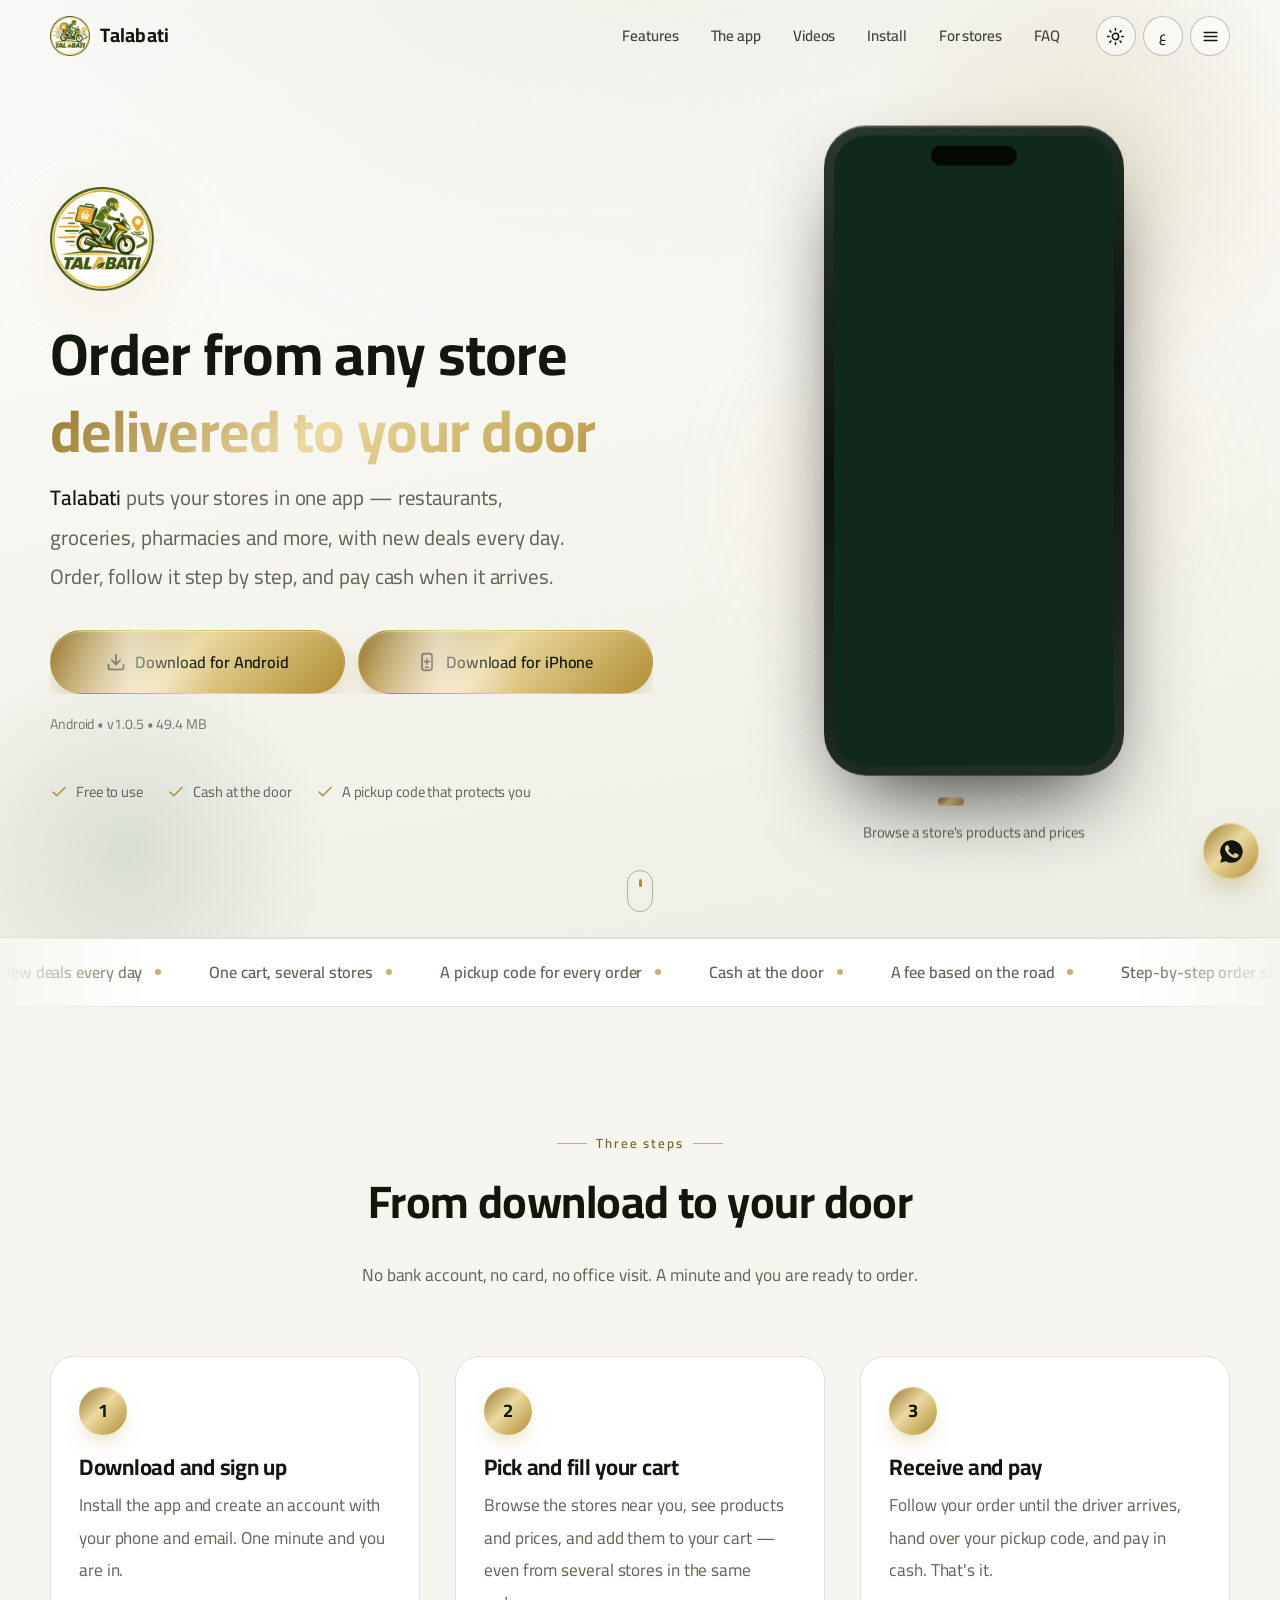
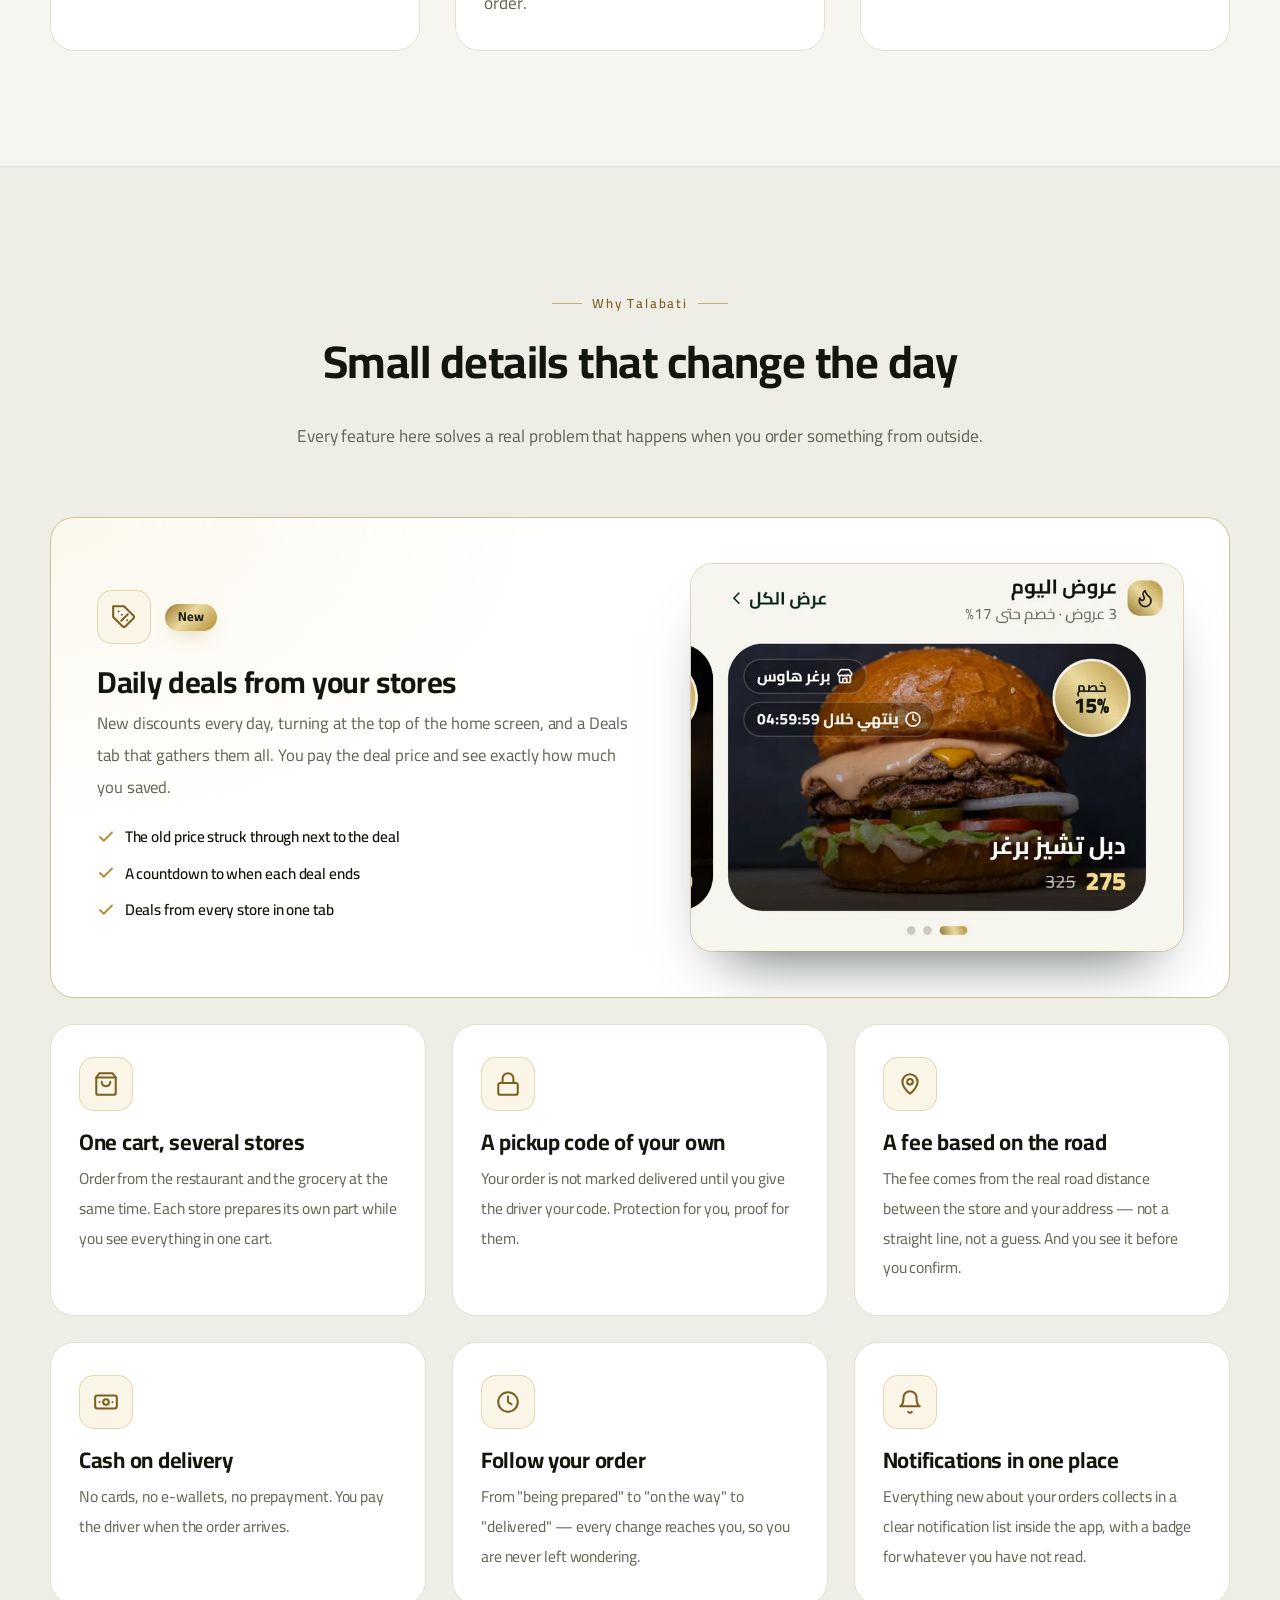
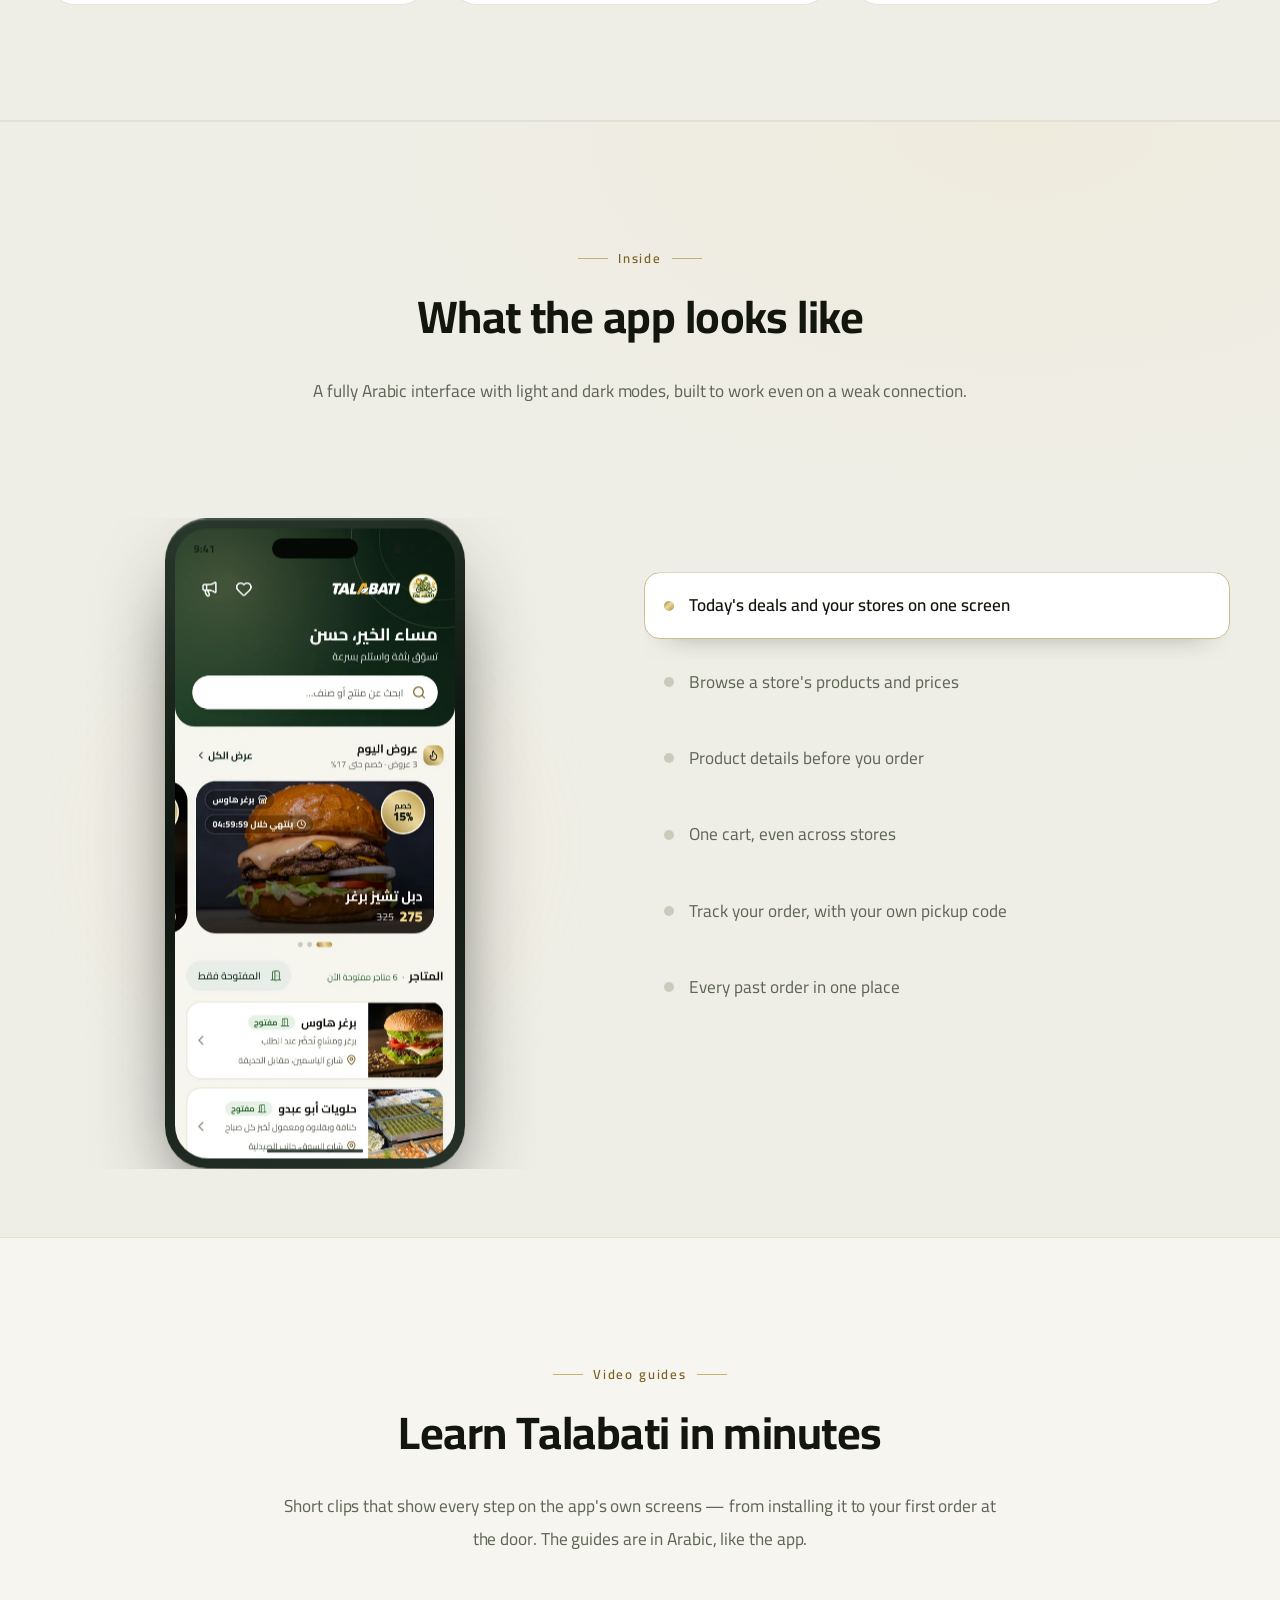
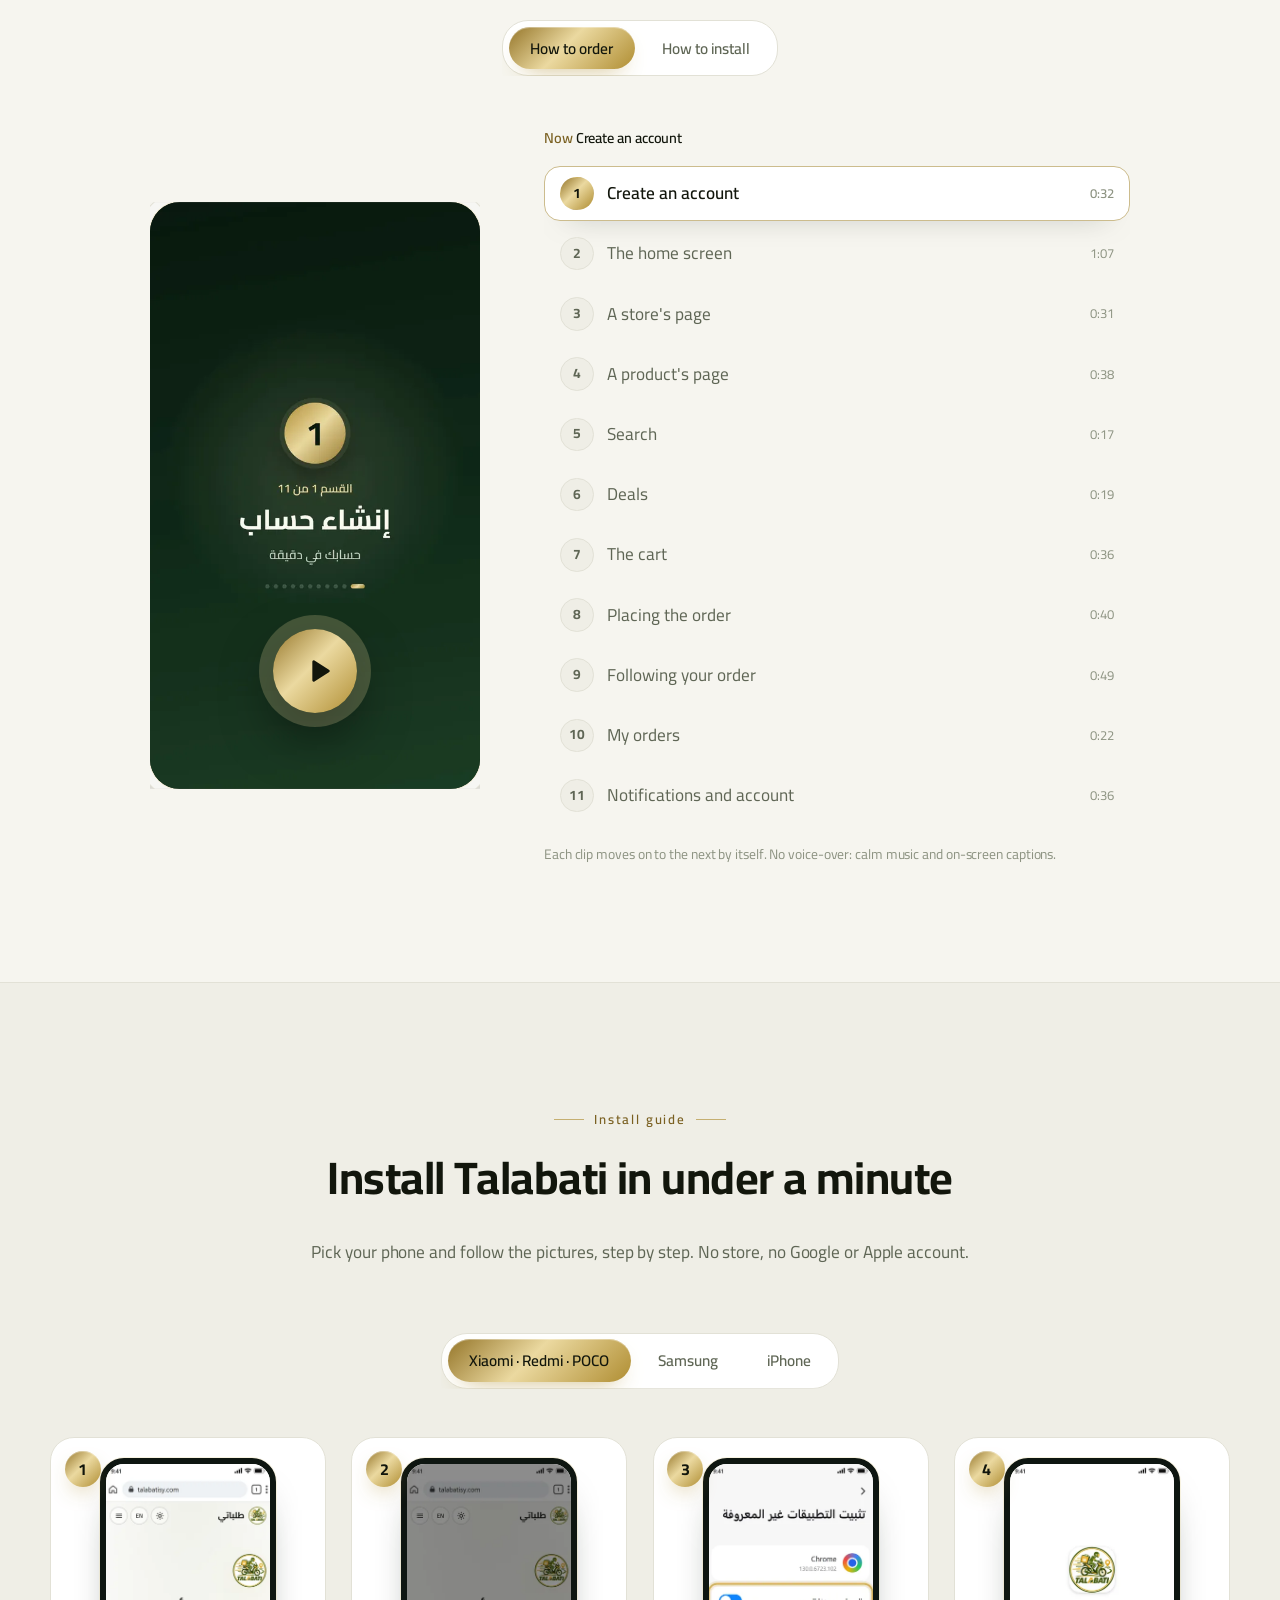
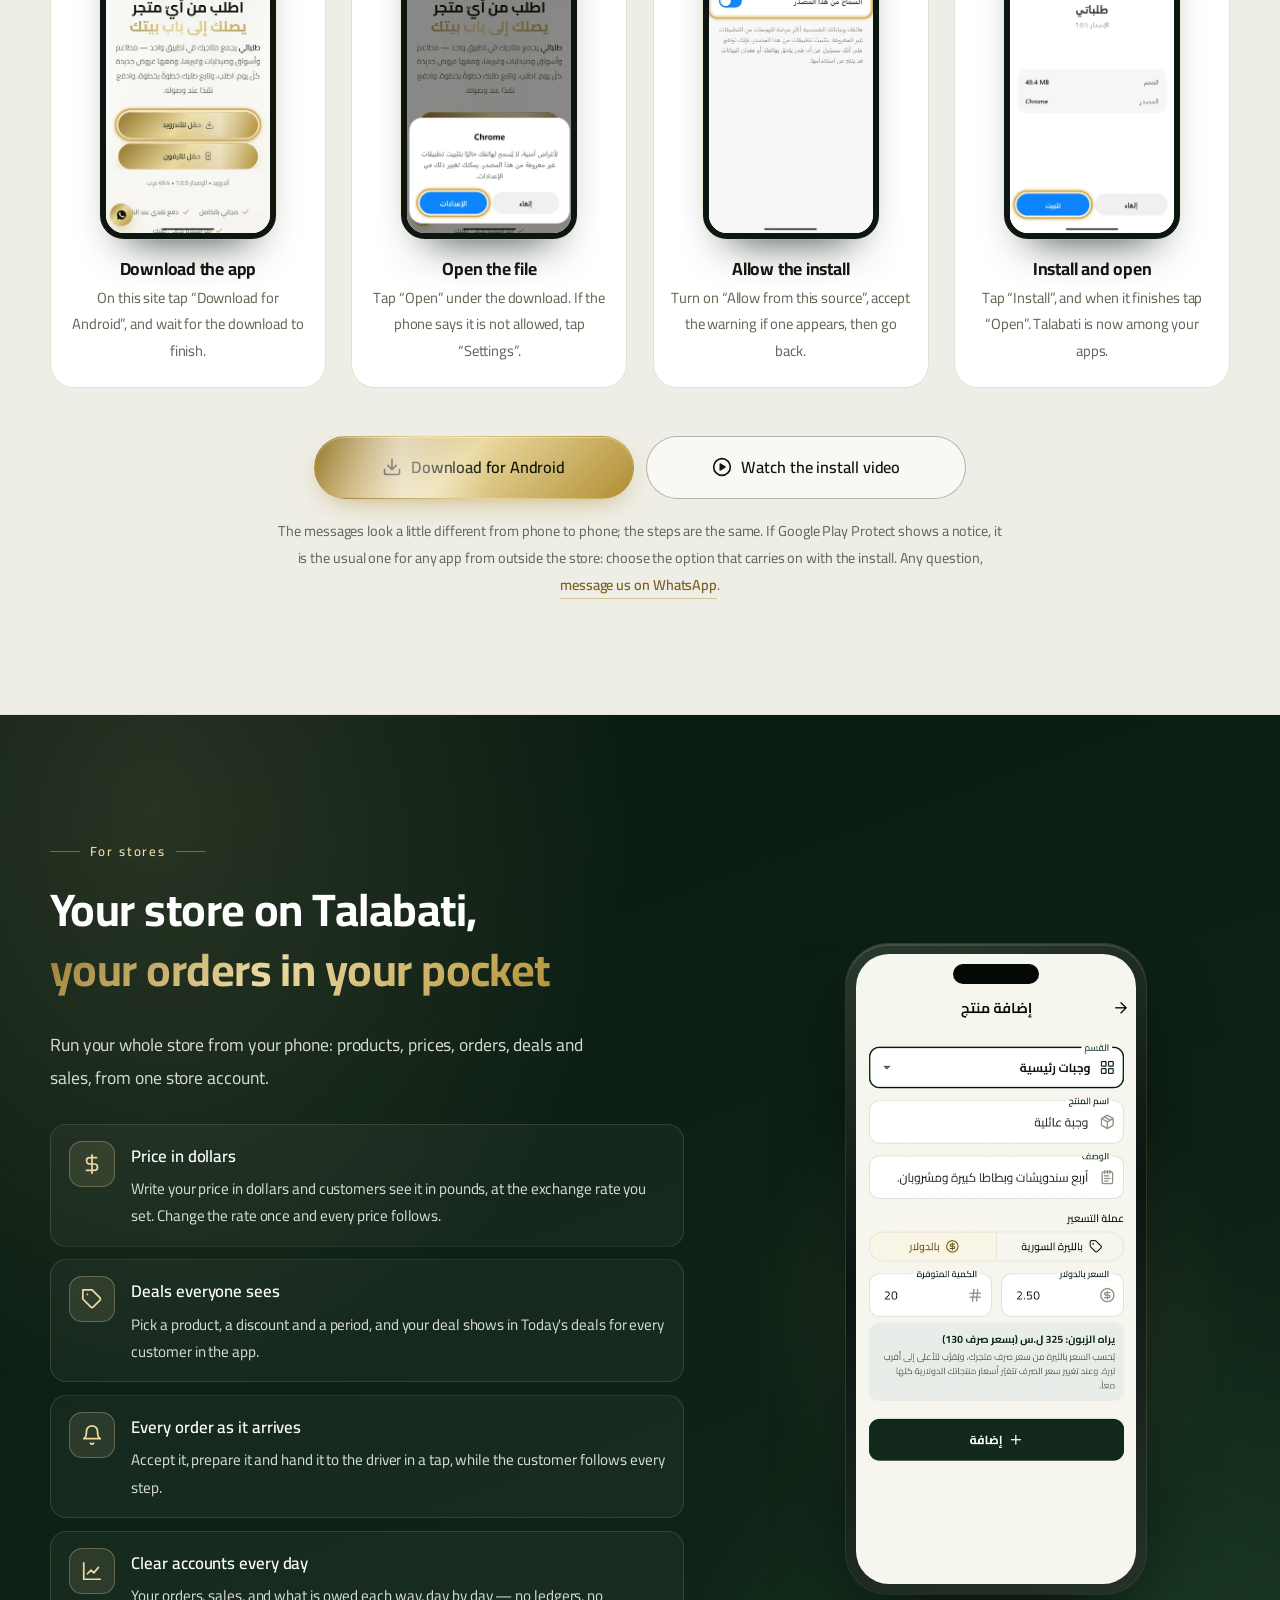
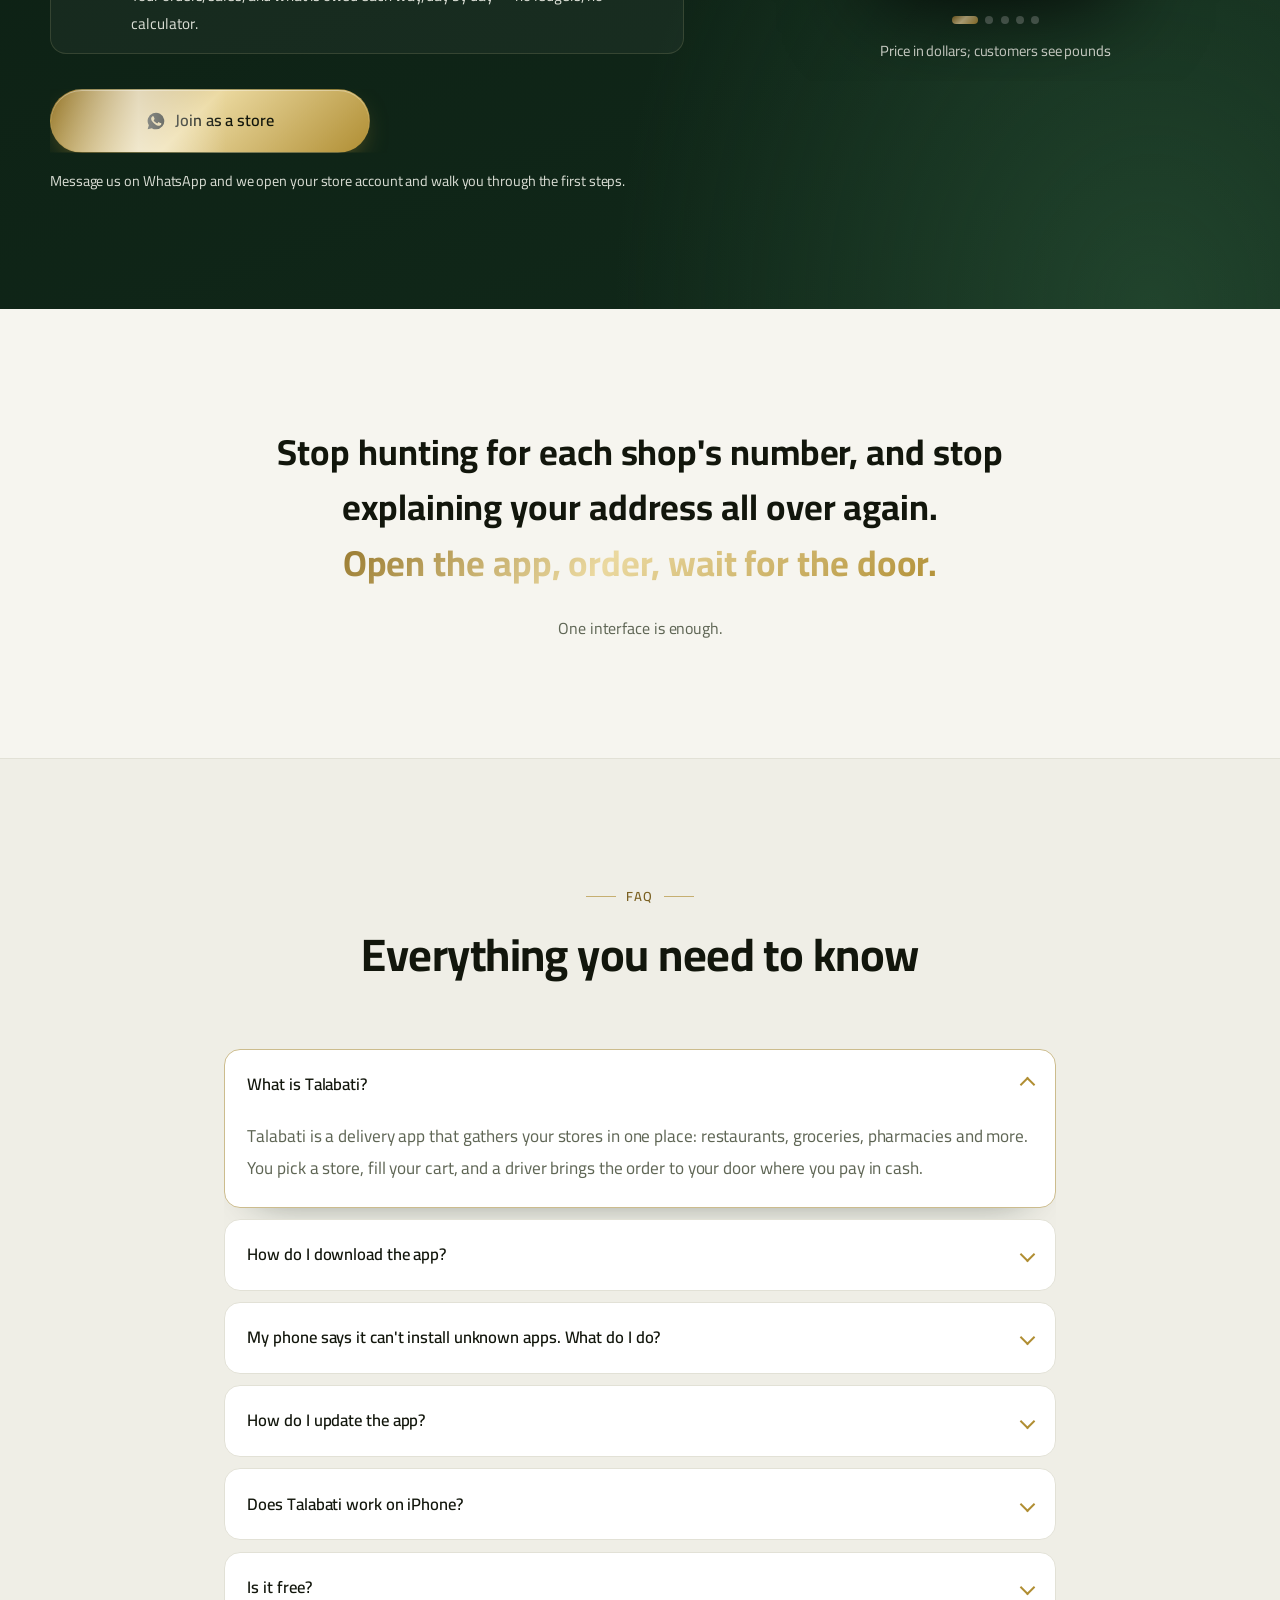
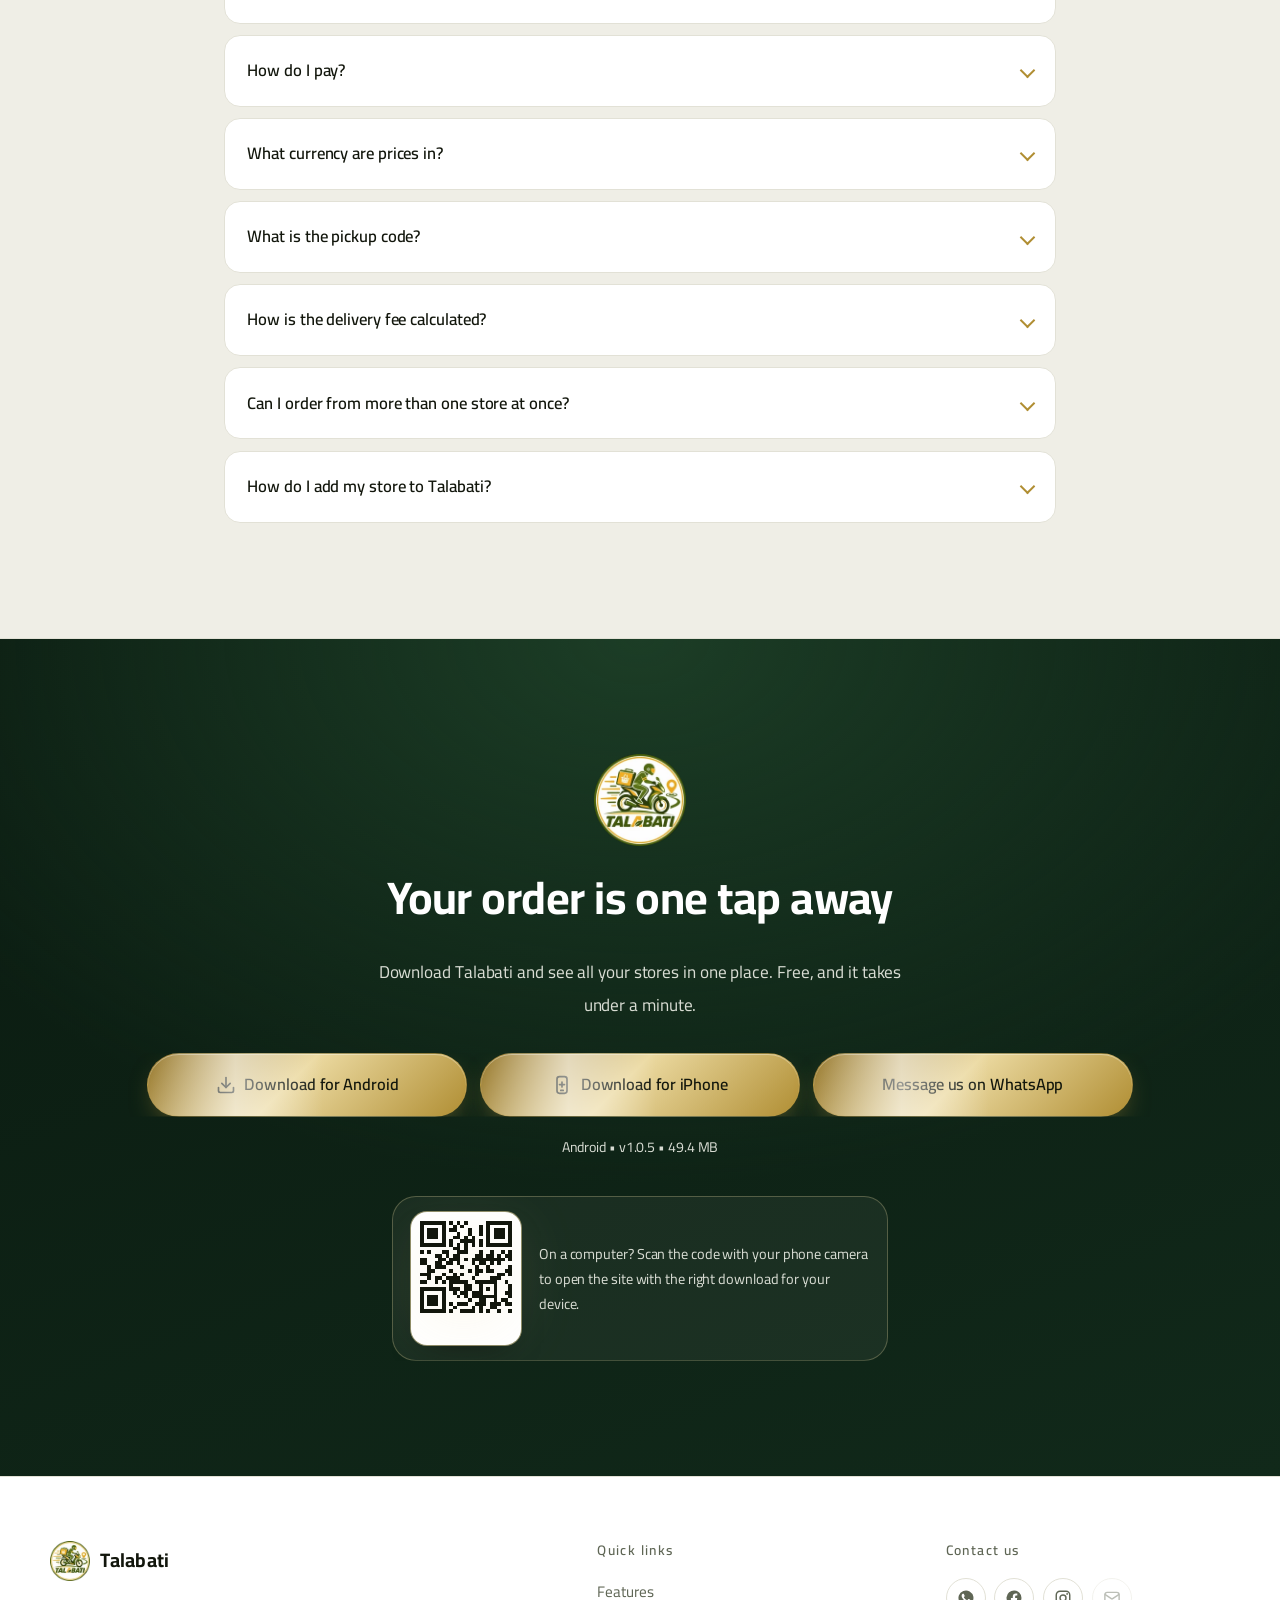
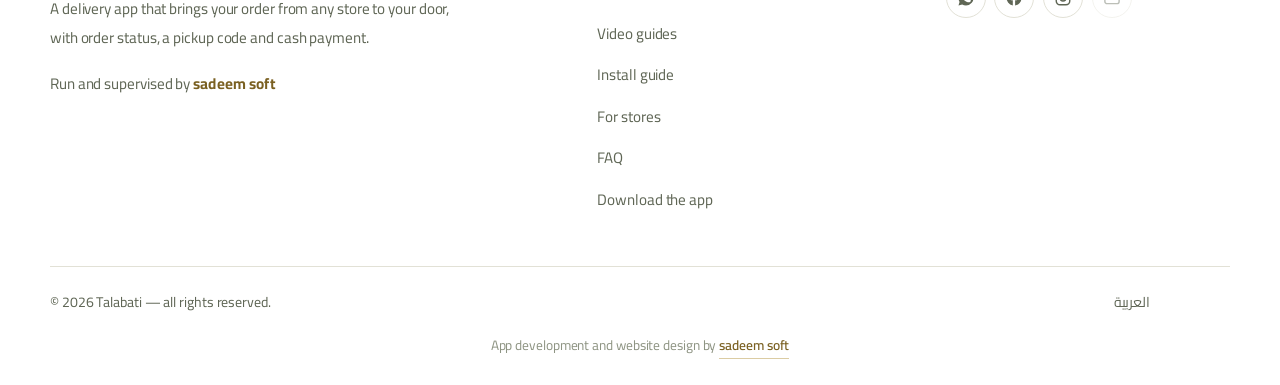
==== en/index.html @ eef7700a "Talabati site preview before the 1.0.5 upload A temporary public copy of the landing site for checki" ====
<!DOCTYPE html>
<html lang="en" dir="ltr">
<head>
<meta charset="utf-8">
<meta name="robots" content="noindex, nofollow">
<meta name="viewport" content="width=device-width, initial-scale=1">
<title>Talabati — Delivery App | Download it free</title>
<meta name="description" content="Talabati is a delivery app that gathers your stores in one place: restaurants, groceries, pharmacies and more. Order, follow it step by step, and pay cash on delivery. Free for Android.">
<meta name="keywords" content="Talabati, delivery app, order online, cash on delivery, Android delivery app">
<meta name="author" content="Talabati">
<meta name="theme-color" content="#F6F5EF" media="(prefers-color-scheme: light)">
<meta name="theme-color" content="#070D09" media="(prefers-color-scheme: dark)">
<link rel="canonical" href="https://talabatisy.com/en/">
<link rel="alternate" hreflang="ar" href="https://talabatisy.com/">
<link rel="alternate" hreflang="en" href="https://talabatisy.com/en/">
<link rel="alternate" hreflang="x-default" href="https://talabatisy.com/">

<meta property="og:type" content="website">
<meta property="og:locale" content="en_US">
<meta property="og:locale:alternate" content="ar_AR">
<meta property="og:site_name" content="Talabati">
<meta property="og:title" content="Talabati — Order from any store, delivered to your door">
<meta property="og:description" content="A delivery app that gathers your stores in one place. Order status, a pickup code, and cash on delivery.">
<meta property="og:url" content="https://talabatisy.com/en/">
<meta property="og:image" content="https://talabatisy.com/assets/img/og-en.jpg">
<meta property="og:image:width" content="1200">
<meta property="og:image:height" content="630">
<meta property="og:image:alt" content="Talabati logo with the line: Shop with confidence, get it fast">
<meta name="twitter:card" content="summary_large_image">
<meta name="twitter:title" content="Talabati — Delivery app">
<meta name="twitter:description" content="Order from any store and get it delivered. Cash on delivery, a pickup code, and a fee based on real road distance.">
<meta name="twitter:image" content="https://talabatisy.com/assets/img/og-en.jpg">

<link rel="icon" href="../favicon.ico" sizes="any">
<link rel="icon" type="image/png" sizes="192x192" href="../assets/img/logo-192.png">
<link rel="apple-touch-icon" href="../assets/img/apple-touch-icon.png">
<link rel="manifest" href="../site.webmanifest">

<link rel="preload" href="../assets/fonts/Cairo-Black.woff2" as="font" type="font/woff2" crossorigin>
<link rel="preload" href="../assets/fonts/Cairo-Regular.woff2" as="font" type="font/woff2" crossorigin>
<link rel="stylesheet" href="../assets/css/styles.css">

<script>
(function(){var r=document.documentElement;r.className+=' js is-booting';try{var t=localStorage.getItem('talabati-theme')||(matchMedia('(prefers-color-scheme: dark)').matches?'dark':'light');r.setAttribute('data-theme',t);if(t==='dark'){var m=document.querySelector('meta[name="theme-color"]');if(m)m.content='#070D09';}}catch(e){}})();
</script>

<script type="application/ld+json">
{
  "@context": "https://schema.org",
  "@graph": [
    {
      "@type": "Organization",
      "@id": "https://talabatisy.com/#org",
      "name": "Talabati",
      "alternateName": "طلباتي",
      "url": "https://talabatisy.com/",
      "logo": { "@type": "ImageObject", "url": "https://talabatisy.com/assets/img/logo-512.png", "width": 512, "height": 512 },
      "description": "A delivery app that gathers local stores in one place and brings orders to the customer's door."
    },
    {
      "@type": "WebSite",
      "@id": "https://talabatisy.com/en/#website",
      "url": "https://talabatisy.com/en/",
      "name": "Talabati",
      "inLanguage": "en",
      "publisher": { "@id": "https://talabatisy.com/#org" }
    },
    {
      "@type": "MobileApplication",
      "@id": "https://talabatisy.com/en/#app",
      "name": "Talabati",
      "alternateName": "طلباتي",
      "operatingSystem": "Android, iOS (Web App)",
      "applicationCategory": "FoodAndDrinkApplication",
      "inLanguage": "ar",
      "url": "https://talabatisy.com/en/",
      "image": "https://talabatisy.com/assets/img/logo-512.png",
      "description": "A delivery app that gathers stores in one place: one cart across several stores, order status updates, a pickup code, and cash on delivery.",
      "offers": { "@type": "Offer", "price": "0", "priceCurrency": "SYP" },
      "publisher": { "@id": "https://talabatisy.com/#org" },
      "featureList": [
        "Daily deals from the stores",
        "One cart across several stores",
        "Step-by-step order status",
        "Pickup code to confirm delivery",
        "Delivery fee based on real road distance",
        "Cash on delivery"
      ]
    },
    {
      "@type": "FAQPage",
      "@id": "https://talabatisy.com/en/#faq",
      "mainEntity": [
        { "@type": "Question", "name": "What is Talabati?",
          "acceptedAnswer": { "@type": "Answer", "text": "Talabati is a delivery app that gathers your stores in one place: restaurants, groceries, pharmacies and more. You pick a store, fill your cart, and a driver brings the order to your door where you pay in cash." } },
        { "@type": "Question", "name": "How do I download Talabati?",
          "acceptedAnswer": { "@type": "Answer", "text": "Tap the Download button at the top of this page and the installer file downloads to your Android phone. Open the file when it finishes and allow installation from an outside source, and the app is ready. Step-by-step pictures for Xiaomi, Samsung and iPhone are in the install guide on this site." } },
        { "@type": "Question", "name": "My phone says it can't install unknown apps. What do I do?",
          "acceptedAnswer": { "@type": "Answer", "text": "It is Android's usual safety message for any app installed from outside the store. Tap Settings in that message, turn on “Allow from this source”, go back and tap Install. You only do this once." } },
        { "@type": "Question", "name": "How do I update Talabati?",
          "acceptedAnswer": { "@type": "Answer", "text": "When a new version is out, the app shows “A new update is available”. Tap “Update now”, the new version downloads from our site, and you install it the same way. Your account and orders stay as they are." } },
        { "@type": "Question", "name": "Does Talabati work on iPhone?",
          "acceptedAnswer": { "@type": "Answer", "text": "Yes. The iPhone version runs in Safari: tap “Download for iPhone”, then the Share button, then “Add to Home Screen”. The Talabati icon appears among your apps and opens full screen. The same account works on Android and iPhone." } },
        { "@type": "Question", "name": "Is Talabati free?",
          "acceptedAnswer": { "@type": "Answer", "text": "Yes. Downloading and using the app is completely free — no monthly subscription and no sign-up fee. You only pay for your order and the delivery fee, and you see both before you confirm." } },
        { "@type": "Question", "name": "How do I pay?",
          "acceptedAnswer": { "@type": "Answer", "text": "Cash on delivery only. You pay the driver when the order reaches you. There are no bank cards, no e-wallets and no prepayment." } },
        { "@type": "Question", "name": "What currency are prices in?",
          "acceptedAnswer": { "@type": "Answer", "text": "Every price in the app is in the new Syrian pound, and that is what you pay. Some stores price in US dollars; the app converts at the rate the store sets, and you always see pounds." } },
        { "@type": "Question", "name": "What is the pickup code?",
          "acceptedAnswer": { "@type": "Answer", "text": "The pickup code is a number tied to your order and shown in the app. When the driver arrives you give them the code, and the order is not marked delivered until they enter it. Nobody else can take your order, and the driver has proof of delivery." } },
        { "@type": "Question", "name": "How is the delivery fee calculated?",
          "acceptedAnswer": { "@type": "Answer", "text": "The fee is based on the real road distance between the store and your address — not a straight line and not an estimate. You see the exact fee before you confirm the order." } },
        { "@type": "Question", "name": "Can I order from more than one store at once?",
          "acceptedAnswer": { "@type": "Answer", "text": "Yes. The Talabati cart accepts products from several stores at the same time, and each store prepares its own part of the order. You see each store separately inside your cart." } },
        { "@type": "Question", "name": "How do I add my store to Talabati?",
          "acceptedAnswer": { "@type": "Answer", "text": "Tap “Join as a store” in the stores section and message us on WhatsApp. We open a store account for you to manage your sections, products, prices — in pounds or dollars — orders, deals and daily sales." } }
      ]
    }
  ]
}
</script>
</head>

<body>
<a class="skip" href="#main">Skip to content</a>
<div id="progress"></div>

<!-- Splash screen: disappears as soon as the page has loaded -->
<div class="boot" id="boot" role="status" aria-label="Opening the site">
  <div class="boot-inner">
    <span class="boot-logo"><img src="../assets/img/logo-256.webp" width="116" height="116" alt="" fetchpriority="high"></span>
    <span class="boot-word">TALABATI</span>
    <span class="boot-line"><i></i></span>
  </div>
</div>

<header class="site-header">
  <div class="wrap">
    <a class="brand" href="index.html" data-home aria-label="Talabati — home">
      <img src="../assets/img/logo-96.webp" width="40" height="40" alt="" fetchpriority="high">
      <span>Talabati</span>
    </a>

    <nav class="nav" id="nav" aria-label="Main menu">
      <a href="#features">Features</a>
      <a href="#app">The app</a>
      <a href="#videos">Videos</a>
      <a href="#install">Install</a>
      <a href="#merchants">For stores</a>
      <a href="#faq">FAQ</a>
    </nav>

    <div class="header-tools">
      <button class="icon-btn" data-theme-toggle type="button" aria-label="Toggle dark mode">
        <svg class="sun" viewBox="0 0 24 24" aria-hidden="true"><circle cx="12" cy="12" r="4"/><path d="M12 2v2M12 20v2M4.9 4.9l1.4 1.4M17.7 17.7l1.4 1.4M2 12h2M20 12h2M4.9 19.1l1.4-1.4M17.7 6.3l1.4-1.4"/></svg>
        <svg class="moon" viewBox="0 0 24 24" aria-hidden="true"><path d="M21 12.8A9 9 0 1 1 11.2 3a7 7 0 0 0 9.8 9.8z"/></svg>
      </button>
      <a class="icon-btn" href="../index.html" data-lang-switch="ar" hreflang="ar" lang="ar" aria-label="التبديل إلى العربية">ع</a>
      <button class="icon-btn menu-btn" data-menu type="button" aria-expanded="false" aria-controls="drawer" aria-label="Open menu">
        <svg viewBox="0 0 24 24" aria-hidden="true"><path d="M4 7h16M4 12h16M4 17h16"/></svg>
      </button>
    </div>
  </div>
</header>

<main id="main">

  <section class="hero">
    <div class="orb orb-1"></div>
    <div class="orb orb-2"></div>
    <div class="wrap">
      <div class="hero-copy">
        <img class="hero-logo" src="../assets/img/logo-256.webp" width="104" height="104" alt="Talabati logo" fetchpriority="high">
        <h1>
          <span class="line" data-split>Order from any store</span>
          <span class="line gold" data-split>delivered to your door</span>
        </h1>
        <p class="hero-sub" data-reveal="up" data-delay="3">
          <strong>Talabati</strong> puts your stores in one app — restaurants, groceries, pharmacies and more,
          with new deals every day. Order, follow it step by step, and pay cash when it arrives.
        </p>
        <div class="hero-cta" data-reveal="up" data-delay="4">
          <a class="btn btn-gold" data-apk href="#download">
            <svg viewBox="0 0 24 24" fill="none" stroke="currentColor" stroke-width="2" stroke-linecap="round" stroke-linejoin="round" aria-hidden="true"><path d="M21 15v4a2 2 0 0 1-2 2H5a2 2 0 0 1-2-2v-4"/><path d="M7 10l5 5 5-5"/><path d="M12 15V3"/></svg>
            <span class="btn-label">Download for Android</span>
          </a>
          <a class="btn btn-gold" data-ios href="../app/">
            <svg viewBox="0 0 24 24" fill="none" stroke="currentColor" stroke-width="2" stroke-linecap="round" stroke-linejoin="round" aria-hidden="true"><rect x="6" y="2" width="12" height="20" rx="3"/><path d="M12 8.5v6M9 11.5h6"/><path d="M10.5 18.5h3"/></svg>
            <span class="btn-label">Download for iPhone</span>
          </a>
          <a class="btn btn-ghost" data-play href="#" hidden rel="noopener">
            <svg viewBox="0 0 24 24" fill="currentColor" aria-hidden="true"><path d="M3.6 2.3 13.9 12 3.6 21.7A1.8 1.8 0 0 1 3 20.4V3.6c0-.5.2-1 .6-1.3zm12 7.1 2.6-2.5 3.1 1.8c.9.5.9 1.8 0 2.3l-3 1.8-2.7-2.6zM4.9 1.6l9.7 5.6-2.3 2.2L4.9 1.6zm0 20.8 7.4-7.8 2.3 2.2-9.7 5.6z"/></svg>
            <span class="btn-label">Google Play</span>
          </a>
        </div>
        <p class="hero-note" data-apk-note data-reveal="up" data-delay="5">Android • completely free</p>

        <ul class="hero-badges" data-reveal="up" data-delay="5">
          <li><svg viewBox="0 0 24 24" aria-hidden="true"><path d="M20 6L9 17l-5-5"/></svg> Free to use</li>
          <li><svg viewBox="0 0 24 24" aria-hidden="true"><path d="M20 6L9 17l-5-5"/></svg> Cash at the door</li>
          <li><svg viewBox="0 0 24 24" aria-hidden="true"><path d="M20 6L9 17l-5-5"/></svg> A pickup code that protects you</li>
        </ul>
      </div>

      <div class="phone-stage" id="shots" data-base="../screenshots/" data-parallax="0.06">
        <div class="phone">
          <div class="phone-screen">
            <div class="mock" aria-hidden="true">
              <div class="mock-bar"></div>
              <div class="mock-row"><div class="mock-thumb"></div><div class="mock-lines"><i></i><i></i></div></div>
              <div class="mock-row"><div class="mock-thumb"></div><div class="mock-lines"><i></i><i></i></div></div>
              <div class="mock-row"><div class="mock-thumb"></div><div class="mock-lines"><i></i><i></i></div></div>
              <div class="mock-row"><div class="mock-thumb"></div><div class="mock-lines"><i></i><i></i></div></div>
              <div class="mock-cta"></div>
            </div>
          </div>
        </div>
        <div class="phone-dots" id="shot-dots"></div>
        <p class="phone-caption" id="shot-caption"></p>
      </div>
    </div>
    <div class="scroll-cue" aria-hidden="true"></div>
  </section>

  <section class="ticker" aria-label="What the app offers">
    <ul id="ticker-track">
      <li>New deals every day</li>
      <li>One cart, several stores</li>
      <li>A pickup code for every order</li>
      <li>Cash at the door</li>
      <li>A fee based on the road</li>
      <li>Step-by-step order status</li>
      <li>Dollar pricing for stores</li>
      <li>Fully Arabic interface</li>
      <li>Light and dark modes</li>
      <li>No subscriptions, no fees</li>
    </ul>
  </section>

  <section class="section" id="how">
    <div class="wrap">
      <div class="section-head" data-reveal="up">
        <span class="eyebrow">Three steps</span>
        <h2>From download to your door</h2>
        <p>No bank account, no card, no office visit. A minute and you are ready to order.</p>
      </div>
      <div class="steps">
        <article class="step" data-reveal="up">
          <h3>Download and sign up</h3>
          <p>Install the app and create an account with your phone and email. One minute and you are in.</p>
        </article>
        <article class="step" data-reveal="up" data-delay="2">
          <h3>Pick and fill your cart</h3>
          <p>Browse the stores near you, see products and prices, and add them to your cart — even from several stores in the same order.</p>
        </article>
        <article class="step" data-reveal="up" data-delay="4">
          <h3>Receive and pay</h3>
          <p>Follow your order until the driver arrives, hand over your pickup code, and pay in cash. That's it.</p>
        </article>
      </div>
    </div>
  </section>

  <section class="section" id="features" style="background: var(--surface-muted); border-block: 1px solid var(--border);">
    <div class="wrap">
      <div class="section-head" data-reveal="up">
        <span class="eyebrow">Why Talabati</span>
        <h2>Small details that change the day</h2>
        <p>Every feature here solves a real problem that happens when you order something from outside.</p>
      </div>
      <div class="features">
        <article class="feature feature-wide" data-reveal="up">
          <div class="feature-wide-copy">
            <span class="new-tag">New</span>
            <div class="feature-ico"><svg viewBox="0 0 24 24" aria-hidden="true"><path d="M20.6 13.4l-7.2 7.2a2 2 0 0 1-2.8 0L2 12V2h10l8.6 8.6a2 2 0 0 1 0 2.8z"/><path d="M7 7h.01"/><path d="M15.5 9.5l-6 6"/><path d="M10 10h.01M15 15h.01"/></svg></div>
            <h3>Daily deals from your stores</h3>
            <p>New discounts every day, turning at the top of the home screen, and a Deals tab that gathers them all. You pay the deal price and see exactly how much you saved.</p>
            <ul class="ticks">
              <li><svg viewBox="0 0 24 24" aria-hidden="true"><path d="M20 6L9 17l-5-5"/></svg> The old price struck through next to the deal</li>
              <li><svg viewBox="0 0 24 24" aria-hidden="true"><path d="M20 6L9 17l-5-5"/></svg> A countdown to when each deal ends</li>
              <li><svg viewBox="0 0 24 24" aria-hidden="true"><path d="M20 6L9 17l-5-5"/></svg> Deals from every store in one tab</li>
            </ul>
          </div>
          <figure class="feature-wide-shot">
            <img src="../screenshots/deals-card.webp" width="720" height="567" loading="lazy" decoding="async" alt="The Today's deals card in the app: a double cheeseburger 15% off, from 325 to 275">
          </figure>
        </article>
        <article class="feature" data-reveal="scale">
          <div class="feature-ico"><svg viewBox="0 0 24 24" aria-hidden="true"><path d="M6 2L3 6v14a2 2 0 0 0 2 2h14a2 2 0 0 0 2-2V6l-3-4z"/><path d="M3 6h18"/><path d="M16 10a4 4 0 0 1-8 0"/></svg></div>
          <h3>One cart, several stores</h3>
          <p>Order from the restaurant and the grocery at the same time. Each store prepares its own part while you see everything in one cart.</p>
        </article>
        <article class="feature" data-reveal="scale" data-delay="1">
          <div class="feature-ico"><svg viewBox="0 0 24 24" aria-hidden="true"><rect x="3" y="11" width="18" height="11" rx="2"/><path d="M7 11V7a5 5 0 0 1 10 0v4"/></svg></div>
          <h3>A pickup code of your own</h3>
          <p>Your order is not marked delivered until you give the driver your code. Protection for you, proof for them.</p>
        </article>
        <article class="feature" data-reveal="scale" data-delay="2">
          <div class="feature-ico"><svg viewBox="0 0 24 24" aria-hidden="true"><path d="M12 21s-7-5.6-7-11a7 7 0 1 1 14 0c0 5.4-7 11-7 11z"/><circle cx="12" cy="10" r="2.6"/></svg></div>
          <h3>A fee based on the road</h3>
          <p>The fee comes from the real road distance between the store and your address — not a straight line, not a guess. And you see it before you confirm.</p>
        </article>
        <article class="feature" data-reveal="scale" data-delay="1">
          <div class="feature-ico"><svg viewBox="0 0 24 24" aria-hidden="true"><rect x="2" y="6" width="20" height="12" rx="2"/><circle cx="12" cy="12" r="2.6"/><path d="M6 12h.01M18 12h.01"/></svg></div>
          <h3>Cash on delivery</h3>
          <p>No cards, no e-wallets, no prepayment. You pay the driver when the order arrives.</p>
        </article>
        <article class="feature" data-reveal="scale" data-delay="2">
          <div class="feature-ico"><svg viewBox="0 0 24 24" aria-hidden="true"><circle cx="12" cy="12" r="9"/><path d="M12 7v5l3.2 2"/></svg></div>
          <h3>Follow your order</h3>
          <p>From "being prepared" to "on the way" to "delivered" — every change reaches you, so you are never left wondering.</p>
        </article>
        <article class="feature" data-reveal="scale" data-delay="3">
          <div class="feature-ico"><svg viewBox="0 0 24 24" aria-hidden="true"><path d="M18 8a6 6 0 1 0-12 0c0 7-3 8-3 8h18s-3-1-3-8z"/><path d="M13.7 21a2 2 0 0 1-3.4 0"/></svg></div>
          <h3>Notifications in one place</h3>
          <p>Everything new about your orders collects in a clear notification list inside the app, with a badge for whatever you have not read.</p>
        </article>
      </div>
    </div>
  </section>

  <section class="section showcase" id="app">
    <div class="wrap">
      <div class="section-head" data-reveal="up">
        <span class="eyebrow">Inside</span>
        <h2>What the app looks like</h2>
        <p>A fully Arabic interface with light and dark modes, built to work even on a weak connection.</p>
      </div>
      <div class="showcase-grid">
        <div class="phone-stage" id="shots-showcase" data-base="../screenshots/" data-reveal="scale" data-parallax="0.05">
          <div class="phone">
            <div class="phone-screen">
              <div class="mock" aria-hidden="true">
                <div class="mock-bar"></div>
                <div class="mock-row"><div class="mock-thumb"></div><div class="mock-lines"><i></i><i></i></div></div>
                <div class="mock-row"><div class="mock-thumb"></div><div class="mock-lines"><i></i><i></i></div></div>
                <div class="mock-row"><div class="mock-thumb"></div><div class="mock-lines"><i></i><i></i></div></div>
                <div class="mock-cta"></div>
              </div>
            </div>
          </div>
        </div>
        <div data-reveal="left" data-delay="1">
          <ul class="shot-list" id="shot-list">
            <li><button type="button" aria-current="true"><span class="dot"></span><span>Product details before you order</span></button></li>
            <li><button type="button"><span class="dot"></span><span>Track your order, with your own pickup code</span></button></li>
          </ul>
        </div>
      </div>
    </div>
  </section>

  <section class="section videos" id="videos">
    <div class="wrap">
      <div class="section-head" data-reveal="up">
        <span class="eyebrow">Video guides</span>
        <h2>Learn Talabati in minutes</h2>
        <p>Short clips that show every step on the app's own screens — from installing it to your first order at the door. The guides are in Arabic, like the app.</p>
      </div>

      <div class="vtabs" role="tablist" aria-label="Video sets" data-reveal="up" data-delay="1">
        <button type="button" role="tab" id="vtab-order" aria-controls="vplayer" aria-selected="true" data-vset="order">How to order</button>
        <button type="button" role="tab" id="vtab-install" aria-controls="vplayer" aria-selected="false" data-vset="install">How to install</button>
      </div>

      <div class="video-grid" id="vplayer" role="tabpanel" aria-labelledby="vtab-order">
        <div class="vstage" data-reveal="scale">
          <div class="vframe">
            <video id="vvideo" playsinline preload="none" controls controlslist="nodownload noplaybackrate" disablepictureinpicture></video>
            <button class="vplay" type="button" id="vplay" aria-label="Play the video">
              <svg viewBox="0 0 24 24" aria-hidden="true"><path d="M8 5.5v13a1 1 0 0 0 1.5.9l10.2-6.5a1 1 0 0 0 0-1.8L9.5 4.6A1 1 0 0 0 8 5.5z"/></svg>
            </button>
          </div>
        </div>
        <div class="vside" data-reveal="left" data-delay="1">
          <p class="vnow"><span id="vnow-label">Now</span> <b id="vnow-title"></b></p>
          <ol class="vlist" id="vlist"></ol>
          <p class="vnote">Each clip moves on to the next by itself. No voice-over: calm music and on-screen captions.</p>
        </div>
      </div>
    </div>
  </section>

  <section class="section install" id="install">
    <div class="wrap">
      <div class="section-head" data-reveal="up">
        <span class="eyebrow">Install guide</span>
        <h2>Install Talabati in under a minute</h2>
        <p>Pick your phone and follow the pictures, step by step. No store, no Google or Apple account.</p>
      </div>

      <div class="itabs" role="tablist" aria-label="Phone type" data-reveal="up" data-delay="1">
        <button type="button" role="tab" id="itab-xiaomi" aria-controls="ipanel-xiaomi" aria-selected="true" data-brand="xiaomi">Xiaomi · Redmi · POCO</button>
        <button type="button" role="tab" id="itab-samsung" aria-controls="ipanel-samsung" aria-selected="false" data-brand="samsung">Samsung</button>
        <button type="button" role="tab" id="itab-iphone" aria-controls="ipanel-iphone" aria-selected="false" data-brand="iphone">iPhone</button>
      </div>

      <div class="ipanel" id="ipanel-xiaomi" role="tabpanel" aria-labelledby="itab-xiaomi">
        <ol class="isteps">
          <li class="istep">
            <figure class="ishot"><img src="../install/android-1.webp" width="360" height="779" loading="lazy" decoding="async" alt="The Talabati site in the browser, with the Download for Android button lit"></figure>
            <h3>Download the app</h3>
            <p>On this site tap “Download for Android”, and wait for the download to finish.</p>
          </li>
          <li class="istep">
            <figure class="ishot"><img src="../install/xiaomi-2.webp" width="360" height="779" loading="lazy" decoding="async" alt="A message: your phone is not allowed to install unknown apps from this source, with a Settings button"></figure>
            <h3>Open the file</h3>
            <p>Tap “Open” under the download. If the phone says it is not allowed, tap “Settings”.</p>
          </li>
          <li class="istep">
            <figure class="ishot"><img src="../install/xiaomi-3.webp" width="360" height="779" loading="lazy" decoding="async" alt="The settings page with Allow from this source turned on"></figure>
            <h3>Allow the install</h3>
            <p>Turn on “Allow from this source”, accept the warning if one appears, then go back.</p>
          </li>
          <li class="istep">
            <figure class="ishot"><img src="../install/xiaomi-4.webp" width="360" height="779" loading="lazy" decoding="async" alt="The install screen: Talabati and an Install button"></figure>
            <h3>Install and open</h3>
            <p>Tap “Install”, and when it finishes tap “Open”. Talabati is now among your apps.</p>
          </li>
        </ol>
      </div>

      <div class="ipanel" id="ipanel-samsung" role="tabpanel" aria-labelledby="itab-samsung" hidden>
        <ol class="isteps">
          <li class="istep">
            <figure class="ishot"><img src="../install/android-1.webp" width="360" height="779" loading="lazy" decoding="async" alt="The Talabati site in the browser, with the Download for Android button lit"></figure>
            <h3>Download the app</h3>
            <p>On this site tap “Download for Android”, and wait for the download to finish.</p>
          </li>
          <li class="istep">
            <figure class="ishot"><img src="../install/samsung-2.webp" width="360" height="779" loading="lazy" decoding="async" alt="A message: for your security, your phone is not allowed to install unknown apps from this source, with a Settings button"></figure>
            <h3>Open the file</h3>
            <p>Open it from the notification or from My Files, then Downloads. If the safety prompt shows, tap “Settings”.</p>
          </li>
          <li class="istep">
            <figure class="ishot"><img src="../install/samsung-3.webp" width="360" height="779" loading="lazy" decoding="async" alt="Install unknown apps: Allow from this source turned on"></figure>
            <h3>Allow the install</h3>
            <p>Turn on “Allow from this source”, then go back.</p>
          </li>
          <li class="istep">
            <figure class="ishot"><img src="../install/samsung-4.webp" width="360" height="779" loading="lazy" decoding="async" alt="A message: do you want to install this app? with an Install button"></figure>
            <h3>Install and open</h3>
            <p>Tap “Install”, and when it finishes tap “Open”. Talabati is now among your apps.</p>
          </li>
        </ol>
      </div>

      <div class="ipanel" id="ipanel-iphone" role="tabpanel" aria-labelledby="itab-iphone" hidden>
        <ol class="isteps">
          <li class="istep">
            <figure class="ishot"><img src="../install/iphone-1.webp" width="360" height="779" loading="lazy" decoding="async" alt="The Talabati on iPhone sheet in Safari, with the Open Talabati and install it button"></figure>
            <h3>Open it in Safari</h3>
            <p>On this site in Safari tap “Download for iPhone”, then “Open Talabati and install it”.</p>
          </li>
          <li class="istep">
            <figure class="ishot"><img src="../install/iphone-2.webp" width="360" height="779" loading="lazy" decoding="async" alt="Talabati open in Safari, with the Share button lit in the bottom bar"></figure>
            <h3>The Share button</h3>
            <p>Tap the Share button in Safari's bar — the square with an arrow.</p>
          </li>
          <li class="istep">
            <figure class="ishot"><img src="../install/iphone-3.webp" width="360" height="779" loading="lazy" decoding="async" alt="The share menu: Add to Home Screen"></figure>
            <h3>Add it to your screen</h3>
            <p>Choose “Add to Home Screen”, then “Add” at the top.</p>
          </li>
          <li class="istep">
            <figure class="ishot"><img src="../install/iphone-4.webp" width="360" height="779" loading="lazy" decoding="async" alt="The iPhone home screen with the Talabati icon"></figure>
            <h3>Open it from your screen</h3>
            <p>The Talabati icon sits among your apps and opens full screen like any app.</p>
          </li>
        </ol>
      </div>

      <div class="install-foot" data-reveal="up">
        <div class="hero-cta">
          <a class="btn btn-gold" data-apk href="#download">
            <svg viewBox="0 0 24 24" fill="none" stroke="currentColor" stroke-width="2" stroke-linecap="round" stroke-linejoin="round" aria-hidden="true"><path d="M21 15v4a2 2 0 0 1-2 2H5a2 2 0 0 1-2-2v-4"/><path d="M7 10l5 5 5-5"/><path d="M12 15V3"/></svg>
            <span class="btn-label">Download for Android</span>
          </a>
          <a class="btn btn-ghost" href="#videos" data-vgo="install">
            <svg viewBox="0 0 24 24" fill="none" stroke="currentColor" stroke-width="2" stroke-linecap="round" stroke-linejoin="round" aria-hidden="true"><circle cx="12" cy="12" r="10"/><path d="M10 8.5v7l5.5-3.5z" fill="currentColor"/></svg>
            <span class="btn-label">Watch the install video</span>
          </a>
        </div>
        <p class="install-note">The messages look a little different from phone to phone; the steps are the same. If Google Play Protect shows a notice, it is the usual one for any app from outside the store: choose the option that carries on with the install. Any question, <a data-wa href="#" target="_blank" rel="noopener">message us on WhatsApp</a>.</p>
      </div>
    </div>
  </section>

  <section class="section merchants" id="merchants">
    <div class="wrap merchants-grid">
      <div class="merchants-copy">
        <span class="eyebrow" data-reveal="up">For stores</span>
        <h2 data-reveal="up" data-delay="1">Your store on Talabati,<br><span class="gold">your orders in your pocket</span></h2>
        <p class="merchants-lead" data-reveal="up" data-delay="2">Run your whole store from your phone: products, prices, orders, deals and sales, from one store account.</p>
        <ul class="mpoints">
          <li data-reveal="up" data-delay="2">
            <span class="mpoint-ico"><svg viewBox="0 0 24 24" aria-hidden="true"><path d="M12 2v20"/><path d="M17 5H9.5a3.5 3.5 0 0 0 0 7h5a3.5 3.5 0 0 1 0 7H6"/></svg></span>
            <div><b>Price in dollars</b><span>Write your price in dollars and customers see it in pounds, at the exchange rate you set. Change the rate once and every price follows.</span></div>
          </li>
          <li data-reveal="up" data-delay="3">
            <span class="mpoint-ico"><svg viewBox="0 0 24 24" aria-hidden="true"><path d="M20.6 13.4l-7.2 7.2a2 2 0 0 1-2.8 0L2 12V2h10l8.6 8.6a2 2 0 0 1 0 2.8z"/><path d="M7 7h.01"/></svg></span>
            <div><b>Deals everyone sees</b><span>Pick a product, a discount and a period, and your deal shows in Today's deals for every customer in the app.</span></div>
          </li>
          <li data-reveal="up" data-delay="4">
            <span class="mpoint-ico"><svg viewBox="0 0 24 24" aria-hidden="true"><path d="M18 8a6 6 0 1 0-12 0c0 7-3 8-3 8h18s-3-1-3-8z"/><path d="M13.7 21a2 2 0 0 1-3.4 0"/></svg></span>
            <div><b>Every order as it arrives</b><span>Accept it, prepare it and hand it to the driver in a tap, while the customer follows every step.</span></div>
          </li>
          <li data-reveal="up" data-delay="5">
            <span class="mpoint-ico"><svg viewBox="0 0 24 24" aria-hidden="true"><path d="M3 3v18h18"/><path d="M7 15l4-4 3 3 5-6"/></svg></span>
            <div><b>Clear accounts every day</b><span>Your orders, sales, and what is owed each way, day by day — no ledgers, no calculator.</span></div>
          </li>
        </ul>
        <div class="hero-cta" data-reveal="up" data-delay="5">
          <a class="btn btn-gold" data-wa-merchant href="#" target="_blank" rel="noopener">
            <svg viewBox="0 0 24 24" fill="currentColor" aria-hidden="true"><path d="M17.5 14.4c-.3-.2-1.7-.9-2-1-.3-.1-.5-.2-.7.1s-.7 1-.9 1.2c-.2.2-.3.2-.6.1a8 8 0 0 1-2.4-1.5 9 9 0 0 1-1.6-2c-.2-.3 0-.5.1-.6l.5-.6.3-.5v-.5l-.9-2.2c-.3-.6-.5-.5-.7-.5h-.6c-.2 0-.5.1-.8.4-.3.3-1 1-1 2.5s1.1 2.9 1.2 3.1c.2.2 2.1 3.3 5.2 4.6.7.3 1.3.5 1.7.6.7.2 1.4.2 1.9.1.6-.1 1.7-.7 2-1.4.2-.7.2-1.3.2-1.4-.1-.2-.3-.3-.6-.4zM12 22a10 10 0 0 1-5.1-1.4L2 22l1.4-4.8A10 10 0 1 1 12 22z"/></svg>
            <span class="btn-label">Join as a store</span>
          </a>
        </div>
        <p class="merchants-note" data-reveal="up" data-delay="6">Message us on WhatsApp and we open your store account and walk you through the first steps.</p>
      </div>

      <div class="phone-stage" id="shots-merchant" data-base="../screenshots/" data-reveal="scale" data-delay="2">
        <div class="phone">
          <div class="phone-screen">
            <div class="mock" aria-hidden="true">
              <div class="mock-bar"></div>
              <div class="mock-row"><div class="mock-thumb"></div><div class="mock-lines"><i></i><i></i></div></div>
              <div class="mock-row"><div class="mock-thumb"></div><div class="mock-lines"><i></i><i></i></div></div>
              <div class="mock-cta"></div>
            </div>
          </div>
        </div>
        <div class="phone-dots" id="merchant-dots"></div>
        <p class="phone-caption" id="merchant-caption"></p>
      </div>
    </div>
  </section>

  <section class="section">
    <div class="wrap">
      <div class="pull" data-reveal="blur">
        <p>Stop hunting for each shop's number, and stop explaining your address all over again.<br>
        <span class="gold">Open the app, order, wait for the door.</span></p>
        <span>One interface is enough.</span>
      </div>
    </div>
  </section>

  <section class="section" id="faq" style="background: var(--surface-muted); border-block: 1px solid var(--border);">
    <div class="wrap">
      <div class="section-head" data-reveal="up">
        <span class="eyebrow">FAQ</span>
        <h2>Everything you need to know</h2>
      </div>
      <div class="faq" data-reveal="up" data-delay="1">
        <details open>
          <summary>What is Talabati?</summary>
          <div class="answer"><p>Talabati is a delivery app that gathers your stores in one place: restaurants, groceries, pharmacies and more. You pick a store, fill your cart, and a driver brings the order to your door where you pay in cash.</p></div>
        </details>
        <details>
          <summary>How do I download the app?</summary>
          <div class="answer"><p>Tap the Download button at the top of this page and the installer file downloads to your Android phone. Open the file when it finishes and allow installation from an outside source — a normal Android prompt for any app not installed from the store — and you are ready. Step-by-step pictures for Xiaomi, Samsung and iPhone are in the <a href="#install">install guide</a>.</p></div>
        </details>
        <details>
          <summary>My phone says it can't install unknown apps. What do I do?</summary>
          <div class="answer"><p>It is Android's usual safety message for any app installed from outside the store. Tap “Settings” in that message, turn on “Allow from this source”, go back and tap “Install”. You only do this once.</p></div>
        </details>
        <details>
          <summary>How do I update the app?</summary>
          <div class="answer"><p>When a new version is out, the app shows “A new update is available”. Tap “Update now”, the new version downloads from our site, and you install it the same way. Your account and orders stay as they are.</p></div>
        </details>
        <details>
          <summary>Does Talabati work on iPhone?</summary>
          <div class="answer"><p>Yes. The iPhone version runs in Safari: tap “Download for iPhone”, then the Share button, then “Add to Home Screen”. The Talabati icon appears among your apps and opens full screen. The same account works on Android and iPhone.</p></div>
        </details>
        <details>
          <summary>Is it free?</summary>
          <div class="answer"><p>Yes. Downloading and using the app is completely free — no monthly subscription and no sign-up fee. You only pay for your order and the delivery fee, and you see both before you confirm.</p></div>
        </details>
        <details>
          <summary>How do I pay?</summary>
          <div class="answer"><p>Cash on delivery only. You pay the driver when the order reaches you. There are no bank cards, no e-wallets and no prepayment.</p></div>
        </details>
        <details>
          <summary>What currency are prices in?</summary>
          <div class="answer"><p>Every price in the app is in the new Syrian pound, and that is what you pay. Some stores price their products in US dollars; the app converts at the exchange rate the store sets, and you always see pounds.</p></div>
        </details>
        <details>
          <summary>What is the pickup code?</summary>
          <div class="answer"><p>The pickup code is a number tied to your order and shown in the app. When the driver arrives you give them the code, and the order is not marked delivered until they enter it. Nobody else can take your order, and the driver has proof of delivery.</p></div>
        </details>
        <details>
          <summary>How is the delivery fee calculated?</summary>
          <div class="answer"><p>The fee is based on the real road distance between the store and your address — not a straight line and not an estimate. You see the exact fee before you confirm the order.</p></div>
        </details>
        <details>
          <summary>Can I order from more than one store at once?</summary>
          <div class="answer"><p>Yes. The Talabati cart accepts products from several stores at the same time, and each store prepares its own part of the order. You see each store separately inside your cart.</p></div>
        </details>
        <details>
          <summary>How do I add my store to Talabati?</summary>
          <div class="answer"><p>Tap “Join as a store” in the <a href="#merchants">stores section</a> and message us on WhatsApp. We open a store account for you to manage your sections, products, prices — in pounds or dollars — orders, deals and daily sales.</p></div>
        </details>
      </div>
    </div>
  </section>

  <section class="section cta-final" id="download">
    <div class="wrap">
      <img src="../assets/img/logo-192.webp" width="92" height="92" alt="" loading="lazy" data-reveal="scale">
      <h2 data-reveal="up">Your order is one tap away</h2>
      <p data-reveal="up" data-delay="1">Download Talabati and see all your stores in one place. Free, and it takes under a minute.</p>
      <div class="hero-cta" data-reveal="up" data-delay="2">
        <a class="btn btn-gold" data-apk href="#download">
          <svg viewBox="0 0 24 24" fill="none" stroke="currentColor" stroke-width="2" stroke-linecap="round" stroke-linejoin="round" aria-hidden="true"><path d="M21 15v4a2 2 0 0 1-2 2H5a2 2 0 0 1-2-2v-4"/><path d="M7 10l5 5 5-5"/><path d="M12 15V3"/></svg>
          <span class="btn-label">Download for Android</span>
        </a>
        <a class="btn btn-gold" data-ios href="../app/">
          <svg viewBox="0 0 24 24" fill="none" stroke="currentColor" stroke-width="2" stroke-linecap="round" stroke-linejoin="round" aria-hidden="true"><rect x="6" y="2" width="12" height="20" rx="3"/><path d="M12 8.5v6M9 11.5h6"/><path d="M10.5 18.5h3"/></svg>
          <span class="btn-label">Download for iPhone</span>
        </a>
        <a class="btn btn-gold" data-wa href="#" rel="noopener">Message us on WhatsApp</a>
      </div>
      <p class="hero-note" data-apk-note data-reveal="up" data-delay="3">Android • completely free</p>
      <div class="qr-card" data-reveal="up" data-delay="4">
        <span class="qr-frame"><img src="../assets/img/qr-site.svg" width="128" height="128" alt="QR code for the Talabati website" loading="lazy"></span>
        <p>On a computer? Scan the code with your phone camera to open the site with the right download for your device.</p>
      </div>
    </div>
  </section>

</main>

<footer class="site-footer">
  <div class="wrap">
    <div class="footer-grid">
      <div class="footer-brand">
        <a class="brand" href="index.html" data-home>
          <img src="../assets/img/logo-96.webp" width="40" height="40" alt="">
          <span>Talabati</span>
        </a>
        <p>A delivery app that brings your order from any store to your door, with order status, a pickup code and cash payment.</p>
        <p class="footer-office">Run and supervised by <strong>sadeem soft</strong></p>
      </div>

      <div>
        <h3>Quick links</h3>
        <ul>
          <li><a href="#features">Features</a></li>
          <li><a href="#videos">Video guides</a></li>
          <li><a href="#install">Install guide</a></li>
          <li><a href="#merchants">For stores</a></li>
          <li><a href="#faq">FAQ</a></li>
          <li><a data-apk href="#download"><span class="btn-label">Download the app</span></a></li>
        </ul>
      </div>

      <div class="footer-contact">
        <h3>Contact us</h3>
        <div class="socials">
          <a data-social="whatsapp" href="#" aria-label="WhatsApp" rel="noopener" target="_blank"><svg viewBox="0 0 24 24" fill="currentColor" aria-hidden="true"><path d="M17.5 14.4c-.3-.2-1.7-.9-2-1-.3-.1-.5-.2-.7.1s-.7 1-.9 1.2c-.2.2-.3.2-.6.1a8 8 0 0 1-2.4-1.5 9 9 0 0 1-1.6-2c-.2-.3 0-.5.1-.6l.5-.6.3-.5v-.5l-.9-2.2c-.3-.6-.5-.5-.7-.5h-.6c-.2 0-.5.1-.8.4-.3.3-1 1-1 2.5s1.1 2.9 1.2 3.1c.2.2 2.1 3.3 5.2 4.6.7.3 1.3.5 1.7.6.7.2 1.4.2 1.9.1.6-.1 1.7-.7 2-1.4.2-.7.2-1.3.2-1.4-.1-.2-.3-.3-.6-.4zM12 22a10 10 0 0 1-5.1-1.4L2 22l1.4-4.8A10 10 0 1 1 12 22z"/></svg></a>
          <a data-social="facebook" href="#" aria-label="Facebook" rel="noopener" target="_blank"><svg viewBox="0 0 24 24" fill="currentColor" aria-hidden="true"><path d="M22 12a10 10 0 1 0-11.6 9.9v-7H7.9V12h2.5V9.8c0-2.5 1.5-3.9 3.8-3.9 1.1 0 2.2.2 2.2.2v2.5h-1.3c-1.2 0-1.6.8-1.6 1.6V12h2.8l-.4 2.9h-2.4v7A10 10 0 0 0 22 12z"/></svg></a>
          <a data-social="instagram" href="#" aria-label="Instagram" rel="noopener" target="_blank"><svg viewBox="0 0 24 24" fill="none" stroke="currentColor" stroke-width="1.9" aria-hidden="true"><rect x="3" y="3" width="18" height="18" rx="5"/><circle cx="12" cy="12" r="4"/><circle cx="17.5" cy="6.5" r="1.2" fill="currentColor" stroke="none"/></svg></a>
          <a data-social="email" href="#" aria-label="Email"><svg viewBox="0 0 24 24" fill="none" stroke="currentColor" stroke-width="1.9" stroke-linecap="round" stroke-linejoin="round" aria-hidden="true"><rect x="2.5" y="4.5" width="19" height="15" rx="3"/><path d="M3 7.5l8.1 5.4a1.6 1.6 0 0 0 1.8 0L21 7.5"/></svg></a>
        </div>
      </div>
    </div>

    <div class="footer-bottom">
      <span>© <span data-year>2026</span> Talabati — all rights reserved.</span>
      <span><a href="../index.html" hreflang="ar" lang="ar" data-lang-switch="ar">العربية</a></span>
    </div>

    <p class="footer-credit">
      App development and website design by
      <a data-wa-credit href="#" rel="noopener" target="_blank">sadeem soft</a>
    </p>
  </div>
</footer>

<!-- ============================================================ drawer -->
<div class="scrim" data-menu-close aria-hidden="true"></div>

<aside class="drawer" id="drawer" aria-label="Menu">
  <div class="drawer-head">
    <a class="brand" href="index.html" data-home aria-label="Talabati — home">
      <img src="../assets/img/logo-96.webp" width="40" height="40" alt="">
      <span>Talabati</span>
    </a>
    <button class="icon-btn" data-menu-close type="button" aria-label="Close menu">
      <svg viewBox="0 0 24 24" aria-hidden="true"><path d="M6 6l12 12M18 6L6 18"/></svg>
    </button>
  </div>

  <hr>

  <nav class="drawer-nav" aria-label="Quick links">
    <a href="#how">How it works</a>
    <a href="#features">Features</a>
    <a href="#app">The app</a>
    <a href="#videos">Video guides</a>
    <a href="#install">Install guide</a>
    <a href="#merchants">For stores</a>
    <a href="#faq">FAQ</a>
    <a href="#download">Download</a>
  </nav>

  <hr>

  <a class="btn btn-gold" data-apk href="#download">
    <svg viewBox="0 0 24 24" fill="none" stroke="currentColor" stroke-width="2" stroke-linecap="round" stroke-linejoin="round" aria-hidden="true"><path d="M21 15v4a2 2 0 0 1-2 2H5a2 2 0 0 1-2-2v-4"/><path d="M7 10l5 5 5-5"/><path d="M12 15V3"/></svg>
    <span class="btn-label">Download for Android</span>
  </a>
  <a class="btn btn-gold drawer-ios" data-ios href="../app/">
    <svg viewBox="0 0 24 24" fill="none" stroke="currentColor" stroke-width="2" stroke-linecap="round" stroke-linejoin="round" aria-hidden="true"><rect x="6" y="2" width="12" height="20" rx="3"/><path d="M12 8.5v6M9 11.5h6"/><path d="M10.5 18.5h3"/></svg>
    <span class="btn-label">Download for iPhone</span>
  </a>

  <div class="drawer-foot">
    <p class="drawer-label">CONTACT US</p>
    <div class="socials">
      <a data-social="whatsapp" href="#" aria-label="WhatsApp" rel="noopener" target="_blank"><svg viewBox="0 0 24 24" fill="currentColor" aria-hidden="true"><path d="M17.5 14.4c-.3-.2-1.7-.9-2-1-.3-.1-.5-.2-.7.1s-.7 1-.9 1.2c-.2.2-.3.2-.6.1a8 8 0 0 1-2.4-1.5 9 9 0 0 1-1.6-2c-.2-.3 0-.5.1-.6l.5-.6.3-.5v-.5l-.9-2.2c-.3-.6-.5-.5-.7-.5h-.6c-.2 0-.5.1-.8.4-.3.3-1 1-1 2.5s1.1 2.9 1.2 3.1c.2.2 2.1 3.3 5.2 4.6.7.3 1.3.5 1.7.6.7.2 1.4.2 1.9.1.6-.1 1.7-.7 2-1.4.2-.7.2-1.3.2-1.4-.1-.2-.3-.3-.6-.4zM12 22a10 10 0 0 1-5.1-1.4L2 22l1.4-4.8A10 10 0 1 1 12 22z"/></svg></a>
      <a data-social="facebook" href="#" aria-label="Facebook" rel="noopener" target="_blank"><svg viewBox="0 0 24 24" fill="currentColor" aria-hidden="true"><path d="M22 12a10 10 0 1 0-11.6 9.9v-7H7.9V12h2.5V9.8c0-2.5 1.5-3.9 3.8-3.9 1.1 0 2.2.2 2.2.2v2.5h-1.3c-1.2 0-1.6.8-1.6 1.6V12h2.8l-.4 2.9h-2.4v7A10 10 0 0 0 22 12z"/></svg></a>
      <a data-social="instagram" href="#" aria-label="Instagram" rel="noopener" target="_blank"><svg viewBox="0 0 24 24" fill="none" stroke="currentColor" stroke-width="1.9" aria-hidden="true"><rect x="3" y="3" width="18" height="18" rx="5"/><circle cx="12" cy="12" r="4"/><circle cx="17.5" cy="6.5" r="1.2" fill="currentColor" stroke="none"/></svg></a>
      <a data-social="email" href="#" aria-label="Email"><svg viewBox="0 0 24 24" fill="none" stroke="currentColor" stroke-width="1.9" stroke-linecap="round" stroke-linejoin="round" aria-hidden="true"><rect x="2.5" y="4.5" width="19" height="15" rx="3"/><path d="M3 7.5l8.1 5.4a1.6 1.6 0 0 0 1.8 0L21 7.5"/></svg></a>
    </div>
  </div>
</aside>

<!-- ==================================================== floating buttons -->
<div class="fabs">
  <button class="fab fab-top" data-top type="button" aria-label="Back to top">
    <svg viewBox="0 0 24 24" fill="none" stroke="currentColor" stroke-width="2.2" stroke-linecap="round" stroke-linejoin="round" aria-hidden="true"><path d="M12 19V6"/><path d="M5.5 12.5L12 6l6.5 6.5"/></svg>
  </button>
  <a class="fab fab-wa" data-wa href="#" aria-label="Message us on WhatsApp" rel="noopener" target="_blank">
    <svg viewBox="0 0 24 24" fill="currentColor" aria-hidden="true"><path d="M17.5 14.4c-.3-.2-1.7-.9-2-1-.3-.1-.5-.2-.7.1s-.7 1-.9 1.2c-.2.2-.3.2-.6.1a8 8 0 0 1-2.4-1.5 9 9 0 0 1-1.6-2c-.2-.3 0-.5.1-.6l.5-.6.3-.5v-.5l-.9-2.2c-.3-.6-.5-.5-.7-.5h-.6c-.2 0-.5.1-.8.4-.3.3-1 1-1 2.5s1.1 2.9 1.2 3.1c.2.2 2.1 3.3 5.2 4.6.7.3 1.3.5 1.7.6.7.2 1.4.2 1.9.1.6-.1 1.7-.7 2-1.4.2-.7.2-1.3.2-1.4-.1-.2-.3-.3-.6-.4zM12 22a10 10 0 0 1-5.1-1.4L2 22l1.4-4.8A10 10 0 1 1 12 22z"/></svg>
  </a>
</div>

<!-- ================================================== download animation -->
<div class="dl" id="dl" role="dialog" aria-modal="true" aria-label="Downloading the app">
  <div class="dl-card">
    <div class="dl-ring">
      <svg class="ring" viewBox="0 0 160 160" aria-hidden="true">
        <circle class="track" cx="80" cy="80" r="75"></circle>
        <circle class="bar"   cx="80" cy="80" r="75"></circle>
      </svg>
      <span class="dl-dust" aria-hidden="true">
        <i style="--i:0; --a:0deg"></i><i style="--i:1; --a:45deg"></i><i style="--i:2; --a:90deg"></i><i style="--i:3; --a:135deg"></i><i style="--i:4; --a:180deg"></i><i style="--i:5; --a:225deg"></i><i style="--i:6; --a:270deg"></i><i style="--i:7; --a:315deg"></i>
      </span>
      <img class="dl-logo" src="../assets/img/logo-192.webp" width="82" height="82" alt="">
      <svg class="dl-check" viewBox="0 0 48 48" aria-hidden="true"><path d="M12 25l9 9 16-18"/></svg>
    </div>
    <p class="dl-title" data-dl-title>Preparing your download…</p>
    <p class="dl-sub" data-dl-sub>One Android file. No account, no card.</p>
    <ol class="dl-steps" aria-label="Install steps">
      <li>Open the file</li>
      <li>Allow installs from this source</li>
      <li>Tap “Install”</li>
    </ol>
    <p class="dl-hint">Pictures of every step are in the install guide — click anywhere to close</p>
  </div>
</div>

<!-- ============================================ install on iPhone -->
<div class="sheet" id="ios-sheet" role="dialog" aria-modal="true" aria-labelledby="ios-title">
  <div class="sheet-card">
    <button class="icon-btn sheet-close" data-ios-close type="button" aria-label="Close">
      <svg viewBox="0 0 24 24" aria-hidden="true"><path d="M6 6l12 12M18 6L6 18"/></svg>
    </button>
    <img class="sheet-icon" src="../assets/img/apple-touch-icon.png" width="72" height="72" alt="">
    <h2 id="ios-title">Talabati on iPhone</h2>
    <p class="sheet-sub">The iPhone version runs in Safari. Add it to your Home Screen and it gets its own icon and opens full screen, like any app — no store, no Apple account.</p>
    <ol class="sheet-steps">
      <li><span class="n">1</span><div><b>Open Talabati in Safari</b><small>With the gold button below.</small></div></li>
      <li><span class="n">2</span><div><b>Tap the Share button <svg class="share-ico" viewBox="0 0 24 24" aria-hidden="true"><path d="M12 15V3"/><path d="M8 7l4-4 4 4"/><path d="M6 11H5a2 2 0 0 0-2 2v7a2 2 0 0 0 2 2h14a2 2 0 0 0 2-2v-7a2 2 0 0 0-2-2h-1"/></svg></b><small>In Safari's bar at the bottom of the screen.</small></div></li>
      <li><span class="n">3</span><div><b>Choose “Add to Home Screen”</b><small>Then “Add” — the Talabati icon appears next to your apps.</small></div></li>
    </ol>
    <a class="btn btn-gold" data-ios-open href="../app/">
      <svg viewBox="0 0 24 24" fill="none" stroke="currentColor" stroke-width="2" stroke-linecap="round" stroke-linejoin="round" aria-hidden="true"><rect x="6" y="2" width="12" height="20" rx="3"/><path d="M12 8.5v6M9 11.5h6"/><path d="M10.5 18.5h3"/></svg>
      <span class="btn-label">Open Talabati and install</span>
    </a>
    <div class="sheet-qr">
      <span class="qr-frame"><img src="../assets/img/qr-site.svg" width="104" height="104" alt="QR code for the Talabati website" loading="lazy"></span>
      <p>On a computer right now? Scan the code with your iPhone camera, then follow the steps there.</p>
    </div>
  </div>
</div>

<script src="../config.js"></script>
<script src="../assets/js/main.js" defer></script>
<script src="../assets/js/stats.js" defer></script>
</body>
</html>
---- assets/css/styles.css ----
@charset "UTF-8";
/* ============================================================================
   طلباتي — نظام التصميم
   ----------------------------------------------------------------------------
   الألوان مأخوذة حرفيًّا من  lib/core/theme/app_palette.dart  في التطبيق، ليكون
   الموقع والتطبيق شيئًا واحدًا. لا تُغيّر قيمة لون هنا قبل تغييرها هناك.

   الملف مكتوب بالخصائص المنطقية (margin-inline بدل margin-left)، فالملف نفسه
   يعمل بالعربية من اليمين إلى اليسار وبالإنجليزية من اليسار إلى اليمين.
   ========================================================================== */

/* ---------------------------------------------------------------- الخطوط -- */
@font-face {
  font-family: 'Cairo';
  src: url('../fonts/Cairo-Regular.woff2') format('woff2');
  font-weight: 400; font-style: normal; font-display: swap;
}
@font-face {
  font-family: 'Cairo';
  src: url('../fonts/Cairo-Bold.woff2') format('woff2');
  font-weight: 700; font-style: normal; font-display: swap;
}
@font-face {
  font-family: 'Cairo';
  src: url('../fonts/Cairo-Black.woff2') format('woff2');
  font-weight: 900; font-style: normal; font-display: swap;
}

/* ------------------------------------------------------- متغيّرات الهوية -- */
:root {
  /* الوضع النهاري — AppPalette.light */
  --primary:        #11291A;
  --primary-strong: #0A1A10;
  --primary-soft:   #2E5A3C;
  --primary-tint:   #E7EDE8;
  --accent:         #EBD9A0;
  --accent-strong:  #7A6021;
  --accent-tint:    #FAF5E6;
  --bg:             #F6F5EF;
  --surface:        #FFFFFF;
  --surface-raised: #FFFFFF;
  --surface-muted:  #EFEEE6;
  --ink:            #12160C;
  --ink-muted:      #5F6655;
  --ink-faint:      #8E9483;
  --border:         #E2E1D6;
  --border-strong:  #CBCABC;
  --success:        #2F6B33;
  --danger:         #B3261E;
  --shadow-color:   10 26 16;

  /* ثابتة في الوضعين — الأقسام السينمائية داكنة دائمًا */
  /* اللون العميق: هو نفسه headerGradient في التطبيق — واجهة الدخول وشاشة
     البداية. يبقى عميقًا في الوضعين، لأنه كذلك في التطبيق. */
  --night:      #0A1A10;
  --night-2:    #11291A;
  --night-3:    #1C3D26;
  --gold-1:     #B08E33;
  --gold-2:     #EBD9A0;
  --gold-3:     #95762A;
  --on-night:   #FFFFFF;
  --on-night-muted: #D8DCD3;

  /* سطح الواجهة الافتتاحية: فاتح في النهاري وداكن في الليلي، تمامًا مثل
     شاشات التطبيق نفسها. */
  --deep-1: #FFFFFF;
  --deep-2: #F6F5EF;
  --deep-3: #EDEFE6;
  --on-deep: var(--ink);
  --on-deep-muted: var(--ink-muted);
  --deep-wash-gold: rgb(176 142 51 / .16);
  --deep-wash-green: rgb(46 90 60 / .13);
  --deep-line: var(--border);

  --gold-grad: linear-gradient(135deg, var(--gold-3) 0%, var(--gold-2) 45%, var(--gold-1) 100%);
  --gold-line: linear-gradient(90deg, transparent, var(--gold-1), transparent);

  /* مقاسات */
  --wrap: 1180px;
  --gutter: clamp(1rem, 4vw, 2.5rem);
  --r-sm: 10px;
  --r-md: 16px;
  --r-lg: 24px;
  --r-xl: 34px;
  --header-h: 72px;

  --ease: cubic-bezier(.22, 1, .36, 1);
  --ease-out: cubic-bezier(.16, 1, .3, 1);
  --t-fast: .18s var(--ease);
  --t: .34s var(--ease);
  --t-slow: .8s var(--ease-out);
}

/* الوضع الليلي — AppPalette.dark */
:root[data-theme="dark"] {
  --primary:        #8FA878;
  --primary-strong: #A9C293;
  --primary-soft:   #3E5A44;
  --primary-tint:   #101A13;
  --accent:         #EBD9A0;
  --accent-strong:  #F3E7C4;
  --accent-tint:    #1C1810;
  --bg:             #070D09;
  --surface:        #0D1610;
  --surface-raised: #121C15;
  --surface-muted:  #16211A;
  --ink:            #F0EEE4;
  --ink-muted:      #A2A899;
  --ink-faint:      #70776A;
  --border:         #273329;
  --border-strong:  #394940;
  --success:        #84C88A;
  --danger:         #F2A9A2;
  --shadow-color:   0 0 0;

  /* ذهب الوضع الليلي — AppPalette.dark.accentGradient، أفتح قليلًا كي يحمل
     تباينه على الأسود تمامًا كما في التطبيق. */
  --gold-1:     #C9A94F;
  --gold-2:     #F3E4B8;
  --gold-3:     #AE8C33;

  --night:      #060C08;
  --night-2:    #0E1B12;
  --night-3:    #16291B;
  --on-night:   #F0EEE4;
  --on-night-muted: #A2A899;

  --deep-1: #070D09;
  --deep-2: #0B1410;
  --deep-3: #101E15;
  --on-deep: #F0EEE4;
  --on-deep-muted: #A2A899;
  --deep-wash-gold: rgb(235 217 160 / .14);
  --deep-wash-green: rgb(143 168 120 / .13);
  --deep-line: #273329;
}

/* ------------------------------------------------------------ الأساسيات -- */
*, *::before, *::after { box-sizing: border-box; }

html {
  scroll-behavior: smooth;
  scroll-padding-top: calc(var(--header-h) + 1rem);
  -webkit-text-size-adjust: 100%;
}

body {
  margin: 0;
  font-family: 'Cairo', 'Segoe UI', system-ui, sans-serif;
  font-size: clamp(1rem, .96rem + .2vw, 1.075rem);
  line-height: 1.9;
  color: var(--ink);
  background: var(--bg);
  overflow-x: hidden;
  transition: background-color var(--t), color var(--t);
}

h1, h2, h3, h4 { line-height: 1.32; margin: 0 0 .6em; font-weight: 900; letter-spacing: -.012em; }
h1 { font-size: clamp(2.05rem, 1.35rem + 3vw, 3.65rem); }
h2 { font-size: clamp(1.7rem, 1.2rem + 2.1vw, 2.85rem); }
h3 { font-size: clamp(1.15rem, 1.02rem + .5vw, 1.4rem); }
p  { margin: 0 0 1.1em; }
a  { color: inherit; text-decoration: none; }
img, svg { max-width: 100%; display: block; }
ul { margin: 0; padding: 0; list-style: none; }
:focus-visible { outline: 3px solid var(--gold-1); outline-offset: 3px; border-radius: 6px; }

html[lang="en"] body { letter-spacing: -.005em; }

.wrap { width: min(var(--wrap), 100% - var(--gutter) * 2); margin-inline: auto; }
.sr-only {
  position: absolute; width: 1px; height: 1px; padding: 0; margin: -1px;
  overflow: hidden; clip: rect(0 0 0 0); white-space: nowrap; border: 0;
}
.skip {
  position: fixed; inset-block-start: -100px; inset-inline-start: 1rem; z-index: 200;
  background: var(--gold-2); color: #12160C; padding: .7rem 1.2rem;
  border-radius: 0 0 var(--r-sm) var(--r-sm); font-weight: 700;
  transition: inset-block-start var(--t);
}
.skip:focus { inset-block-start: 0; }

/* نص بتدرّج ذهبي */
.gold {
  background: var(--gold-grad);
  -webkit-background-clip: text; background-clip: text;
  -webkit-text-fill-color: transparent; color: transparent;
}

/* ============================================================================
   محرّك الحركة عند التمرير
   ----------------------------------------------------------------------------
   كل عنصر يحمل [data-reveal] يبدأ مخفيًّا ويظهر عند دخوله الشاشة.
   القيم: up (الافتراضي) · down · left · right · scale · blur · mask
   و [data-delay="1..6"] يؤخّر الظهور لصنع تتابع بين العناصر.
   ========================================================================== */
[data-reveal] {
  opacity: 0;
  transition:
    opacity var(--t-slow) var(--reveal-delay, 0s),
    transform var(--t-slow) var(--reveal-delay, 0s),
    filter var(--t-slow) var(--reveal-delay, 0s),
    clip-path var(--t-slow) var(--reveal-delay, 0s);
  /* لا will-change هنا: في الصفحة عشرات العناصر المنتظرة ظهورها، وكل واحد
     منها يصير طبقة رسم مستقلّة في الذاكرة قبل أن يتحرّك أصلًا. */
}
[data-reveal="up"], [data-reveal=""] { transform: translate3d(0, 34px, 0); }
[data-reveal="down"]                 { transform: translate3d(0, -28px, 0); }
[data-reveal="left"]                 { transform: translate3d(-40px, 0, 0); }
[data-reveal="right"]                { transform: translate3d(40px, 0, 0); }
[data-reveal="scale"]                { transform: scale(.92); }
[data-reveal="blur"]                 { filter: blur(14px); transform: translate3d(0, 20px, 0); }
[data-reveal="mask"]                 { clip-path: inset(0 0 100% 0); transform: translate3d(0, 18px, 0); }

[data-reveal].is-in {
  opacity: 1;
  transform: none;
  filter: none;
  clip-path: inset(0 0 0 0);
  will-change: auto;
}

[data-delay="1"] { --reveal-delay: .08s; }
[data-delay="2"] { --reveal-delay: .16s; }
[data-delay="3"] { --reveal-delay: .24s; }
[data-delay="4"] { --reveal-delay: .32s; }
[data-delay="5"] { --reveal-delay: .40s; }
[data-delay="6"] { --reveal-delay: .48s; }

/* كشف العنوان كلمةً كلمة — تلفّه الجافاسكربت تلقائيًّا */
/* الحشوة السالبة توسّع منطقة القصّ فوق الحروف وتحتها، فلا تُقصّ الشدّة ولا
   الحركات في العربية، مع بقاء الكلمة خارج الإطار قبل ظهورها. */
.split-word {
  display: inline-block; overflow: hidden; vertical-align: top;
  padding-block: .22em; margin-block: -.22em;
}
.split-word > span {
  display: inline-block;
  transform: translate3d(0, 130%, 0);
  transition: transform .95s var(--ease-out) var(--w-delay, 0s);
}
.is-lit .split-word > span { transform: none; }

/* عناصر تتحرّك بسرعة مختلفة عن الصفحة (بارالاكس) */
[data-parallax] { will-change: transform; }

/* ------------------------------------------------------- شريط التقدّم -- */
#progress {
  position: fixed; inset-block-start: 0; inset-inline-start: 0; height: 3px; width: 0;
  background: var(--gold-grad); z-index: 120; transition: width .1s linear;
}

/* ---------------------------------------------------------------- الهيدر -- */
.site-header {
  position: fixed; inset-block-start: 0; inset-inline: 0; z-index: 100;
  height: var(--header-h);
  display: flex; align-items: center;
  background: transparent;
  transition: background-color var(--t), box-shadow var(--t), backdrop-filter var(--t);
}
/* خيط ذهبيّ تحت الهيدر حين يلتصق بأعلى الصفحة */
.site-header.solid::after {
  content: ''; position: absolute; inset-block-end: 0; inset-inline: 0;
  height: 1px; background: var(--gold-line); opacity: .7;
}
.site-header.solid {
  background: color-mix(in srgb, var(--bg) 86%, transparent);
  backdrop-filter: blur(10px);
  -webkit-backdrop-filter: blur(10px);
  box-shadow: 0 1px 0 var(--border), 0 10px 34px -22px rgb(var(--shadow-color) / .6);
}
.site-header .wrap { display: flex; align-items: center; gap: 1rem; }

.brand { display: flex; align-items: center; gap: .6rem; font-weight: 900; }
.brand img { width: 40px; height: 40px; }
.brand span { font-size: 1.22rem; letter-spacing: .01em; }
.site-header:not(.solid) .brand span { color: var(--on-deep); }

.nav { display: flex; gap: .3rem; margin-inline-start: auto; }
.nav a {
  position: relative; padding: .5rem .85rem; border-radius: 99px;
  font-size: .95rem; font-weight: 700; color: var(--ink-muted);
  transition: color var(--t-fast), background-color var(--t-fast);
}
.site-header:not(.solid) .nav a { color: color-mix(in srgb, var(--on-deep) 78%, transparent); }
.nav a:hover { color: var(--gold-1); background: color-mix(in srgb, var(--gold-2) 16%, transparent); }
:root[data-theme="dark"] .nav a:hover { color: var(--gold-2); }

/* القسم الذي يقرأه الزائر الآن — يضبطه الجافاسكربت */
.nav a[aria-current="true"] { color: var(--gold-1); }
.nav a[aria-current="true"]::after {
  content: ''; position: absolute; inset-block-end: .18rem; inset-inline: .85rem;
  height: 2px; border-radius: 2px; background: var(--gold-grad);
}
:root[data-theme="dark"] .nav a[aria-current="true"] { color: var(--gold-2); }
.site-header:not(.solid) .nav a[aria-current="true"] { color: var(--gold-1); }

.header-tools { display: flex; align-items: center; gap: .45rem; margin-inline-start: .4rem; }

.icon-btn {
  width: 40px; height: 40px; display: grid; place-items: center;
  border-radius: 50%; border: 1px solid var(--border);
  background: color-mix(in srgb, var(--surface) 70%, transparent);
  color: var(--ink); cursor: pointer; font: inherit; font-size: .82rem; font-weight: 700;
  transition: transform var(--t-fast), border-color var(--t-fast),
              background-color var(--t-fast), color var(--t-fast);
}
.site-header:not(.solid) .icon-btn {
  border-color: color-mix(in srgb, var(--on-deep) 24%, transparent);
  background: color-mix(in srgb, var(--surface) 55%, transparent);
  color: var(--on-deep);
}
.icon-btn:hover { transform: translateY(-2px); border-color: var(--gold-1); color: var(--gold-1); }
.icon-btn svg { width: 19px; height: 19px; fill: none; stroke: currentColor; stroke-width: 1.9; stroke-linecap: round; stroke-linejoin: round; }
.icon-btn .moon { display: none; }
:root[data-theme="dark"] .icon-btn .sun  { display: none; }
:root[data-theme="dark"] .icon-btn .moon { display: block; }

.menu-btn { display: none; }

/* ---------------------------------------------------------------- الأزرار -- */
.btn {
  position: relative; overflow: hidden;
  display: inline-flex; align-items: center; justify-content: center; gap: .55rem;
  padding: .95rem 1.9rem; border-radius: 99px; border: 1px solid transparent;
  font: inherit; font-weight: 700; font-size: 1.02rem; cursor: pointer;
  transition: transform var(--t-fast), box-shadow var(--t), background-color var(--t-fast),
              color var(--t-fast), border-color var(--t-fast);
  white-space: nowrap;
}
.btn svg { width: 20px; height: 20px; flex: none; }
.btn:hover { transform: translateY(-2px); }
.btn:active { transform: translateY(0); }

.btn-gold {
  background: var(--gold-grad); color: #12160C;
  box-shadow: 0 10px 28px -12px rgb(176 142 51 / .75), inset 0 1px 0 rgb(255 255 255 / .35);
}
/* الانجذاب المغناطيسيّ: الجافاسكربت يضبط المتغيّرين، والانتقال هنا كي لا
   يقفز الزرّ حين يغادره المؤشّر. */
.btn-gold { --pull-x: 0px; --pull-y: 0px; }
.btn-gold:hover { transform: translate(var(--pull-x), calc(var(--pull-y) - 2px)); }
.btn-gold:hover { box-shadow: 0 16px 40px -14px rgb(176 142 51 / .9), inset 0 1px 0 rgb(255 255 255 / .45); }
/* لمعة تمرّ على الزر الذهبي كل بضع ثوانٍ */
/* اللمعة تتحرّك بـ transform لا بـ inset: تحريك موضع عنصر يُعيد حساب
   التخطيط في كل إطار، والتحويل يجري على بطاقة الرسم وحدها. */
.btn-gold::after {
  content: ''; position: absolute; inset-block: 0; inset-inline-start: 0;
  width: 55%; pointer-events: none;
  background: linear-gradient(90deg, transparent, rgb(255 255 255 / .55), transparent);
  animation: sheen 5.5s ease-in-out infinite;
}
@keyframes sheen {
  0%, 62%   { transform: translateX(-220%) skewX(-18deg); }
  88%, 100% { transform: translateX(290%)  skewX(-18deg); }
}
html[dir="rtl"] .btn-gold::after { animation-name: sheenRtl; }
@keyframes sheenRtl {
  0%, 62%   { transform: translateX(220%)  skewX(-18deg); }
  88%, 100% { transform: translateX(-290%) skewX(-18deg); }
}

.btn-ghost {
  background: color-mix(in srgb, var(--surface) 60%, transparent); color: currentColor;
  border-color: color-mix(in srgb, currentColor 30%, transparent);
}
.btn-ghost:hover { border-color: var(--gold-1); color: var(--gold-1); }
/* في القسم الأخير تبقى الأرضية عميقة في الوضعين، فالذهب الفاتح هو ما يُرى. */
.cta-final .btn-ghost:hover { border-color: var(--gold-2); color: var(--gold-2); }

/* أزرار الصفّ الواحد متساوية العرض.
   نصوص الأزرار مختلفة الطول («حمّل للأندرويد» و«تواصل معنا عبر واتساب»)، فكان
   كل زرّ بعرض، وتحت بعضها على الهاتف يبدو الصفّ مكسورًا. الأساس 15rem يجعلها
   تنزل سطرًا سطرًا على الشاشات الضيّقة فيملأ كلّ زرّ العرض، والحدّ الأعلى
   يمنعها من التمدّد إلى أطراف الشاشة على الشاشات العريضة. */
.hero-cta .btn { flex: 1 1 15rem; max-width: 20rem; }

/* اللمعة تمرّ على الأزرار الذهبية واحدًا بعد الآخر، لا كلّها معًا. */
.hero-cta .btn-gold:nth-of-type(2)::after { animation-delay: 1.9s; }
.hero-cta .btn-gold:nth-of-type(3)::after { animation-delay: 3.8s; }

.btn[aria-disabled="true"] { opacity: .78; cursor: default; }
.btn[aria-disabled="true"]:hover { transform: none; }

/* --------------------------------------------------------------- الأقسام -- */
.section { padding-block: clamp(4.5rem, 9vw, 8rem); }
.section-head { max-width: 46rem; margin-inline: auto; text-align: center; margin-block-end: clamp(2.5rem, 5vw, 4.5rem); }
.section-head p { color: var(--ink-muted); font-size: 1.08rem; margin: 0; }

.eyebrow {
  display: inline-flex; align-items: center; gap: .6rem;
  font-size: .82rem; font-weight: 700; letter-spacing: .14em;
  color: var(--accent-strong); margin-block-end: 1rem;
}
.eyebrow::before, .eyebrow::after {
  content: ''; height: 1px; background: var(--gold-1); opacity: .65;
  width: 0; transition: width .9s var(--ease-out) .2s;
}
.is-in .eyebrow::before, .is-in .eyebrow::after { width: 30px; }
:root[data-theme="dark"] .eyebrow { color: var(--gold-2); }

/* فاصل ذهبي رفيع */
.rule { height: 1px; background: var(--gold-line); opacity: .45; }

/* ============================================================================
   القسم الافتتاحي
   ========================================================================== */
.hero {
  position: relative; isolation: isolate;
  min-height: min(100svh, 960px);
  display: flex; align-items: center;
  padding-block: calc(var(--header-h) + 3.5rem) 4.5rem;
  background:
    radial-gradient(120% 80% at 50% -10%, var(--deep-3) 0%, transparent 60%),
    linear-gradient(170deg, var(--deep-1) 0%, var(--deep-2) 55%, var(--deep-3) 100%);
  color: var(--on-deep);
  border-block-end: 1px solid var(--deep-line);
  overflow: hidden;
}
.hero::after {
  content: ''; position: absolute; inset: 0; z-index: -1; opacity: .26; pointer-events: none;
  background-image: url("data:image/svg+xml,%3Csvg xmlns='http://www.w3.org/2000/svg' width='160' height='160'%3E%3Cfilter id='n'%3E%3CfeTurbulence type='fractalNoise' baseFrequency='.85' numOctaves='3'/%3E%3C/filter%3E%3Crect width='160' height='160' filter='url(%23n)' opacity='.42'/%3E%3C/svg%3E");
}
/* الوضع النهاري ورق فاتح، فالضجيج فوقه يُرى كأنه اتّساخ. نخفّفه إلى الرُبع. */
:root:not([data-theme="dark"]) .hero::after { opacity: .07; }

/* وهجان خلف الواجهة. كانا دائرتين مصمتتين فوقهما filter: blur(90px) مع حركة
   دائمة: المتصفّح يعيد تمويه مساحة بحجم نصف الشاشة في كل إطار، وهو أغلى ما
   كان في الصفحة على الأجهزة المتوسّطة. التدرّج الشعاعيّ الناعم يعطي المظهر
   نفسه بلا تمويه ولا حركة. */
.orb { position: absolute; border-radius: 50%; z-index: -1; pointer-events: none; }
.orb-1 { width: 46vw; height: 46vw; max-width: 620px; max-height: 620px; inset-block-start: -14%; inset-inline-end: -8%;
         background: radial-gradient(circle closest-side, var(--deep-wash-gold), transparent 78%); }
.orb-2 { width: 40vw; height: 40vw; max-width: 520px; max-height: 520px; inset-block-end: -18%; inset-inline-start: -10%;
         background: radial-gradient(circle closest-side, var(--deep-wash-green), transparent 78%); }

@keyframes float {
  0%, 100% { transform: translate3d(0, 0, 0) scale(1); }
  50%      { transform: translate3d(0, -34px, 0) scale(1.07); }
}

.hero .wrap {
  display: grid; gap: clamp(2rem, 5vw, 4.5rem); align-items: center;
  grid-template-columns: minmax(0, 1.08fr) minmax(0, .92fr);
}
.hero-copy { max-width: 40rem; }

.hero-logo {
  width: clamp(76px, 9vw, 104px); height: auto; margin-block-end: 1.5rem;
  filter: drop-shadow(0 14px 34px rgb(235 217 160 / .28));
  animation: rise 1s var(--ease-out) both;
}
@keyframes rise { from { opacity: 0; transform: translateY(26px) scale(.92); } to { opacity: 1; transform: none; } }

.hero h1 { margin-block-end: .55rem; color: var(--on-deep); }
.hero h1 .line { display: block; }
.hero-sub {
  font-size: clamp(1.05rem, .98rem + .4vw, 1.3rem);
  color: var(--on-deep-muted); max-width: 33rem; margin-block-end: 2.1rem;
}
.hero-sub strong { color: var(--on-deep); font-weight: 700; }
.hero-cta { display: flex; flex-wrap: wrap; gap: .8rem; margin-block-end: 1.1rem; }
.hero-note { font-size: .88rem; color: color-mix(in srgb, var(--on-deep-muted) 85%, transparent); margin: 0; }
.hero-note strong { color: var(--accent-strong); font-weight: 700; }

.hero-badges { display: flex; flex-wrap: wrap; gap: 1.5rem; margin-block-start: 2.5rem; }
.hero-badges li { display: flex; align-items: center; gap: .5rem; font-size: .92rem; color: var(--on-deep-muted); }
.hero-badges svg { width: 18px; height: 18px; flex: none; stroke: var(--gold-1); fill: none; stroke-width: 2; stroke-linecap: round; stroke-linejoin: round; }

/* مؤشّر «تابع النزول» */
.scroll-cue {
  position: absolute; inset-block-end: 1.6rem; inset-inline: 0; margin-inline: auto;
  width: 26px; height: 42px; border-radius: 99px;
  border: 1.5px solid color-mix(in srgb, var(--on-deep) 30%, transparent);
  display: grid; justify-items: center; padding-block-start: 8px;
}
.scroll-cue::before {
  content: ''; width: 3px; height: 8px; border-radius: 99px; background: var(--gold-1);
  animation: cue 1.9s ease-in-out infinite;
}
@keyframes cue {
  0%   { transform: translateY(0);    opacity: 0; }
  30%  { opacity: 1; }
  70%  { transform: translateY(14px); opacity: 0; }
  100% { transform: translateY(14px); opacity: 0; }
}

/* ------------------------------------------------------- إطار الموبايل -- */
.phone-stage { position: relative; display: grid; place-items: center; }
.phone-stage::before {
  content: ''; position: absolute; width: 118%; aspect-ratio: 1; border-radius: 50%;
  background: radial-gradient(circle, rgb(235 217 160 / .16), transparent 62%);
  filter: blur(34px);
}
.phone {
  position: relative; width: min(300px, 78vw); aspect-ratio: 9 / 19.5;
  border-radius: 42px; padding: 10px;
  background: linear-gradient(160deg, #2a3a2e, #0c140f 45%, #263229);
  box-shadow:
    0 2px 0 rgb(255 255 255 / .12) inset,
    0 40px 90px -30px rgb(0 0 0 / .85),
    0 0 0 1px rgb(235 217 160 / .18);
  animation: rise 1.1s .15s var(--ease-out) both;
}
.phone::before {
  content: ''; position: absolute; inset-block-start: 20px; inset-inline: 0; margin-inline: auto;
  width: 86px; height: 20px; border-radius: 99px; background: #050906; z-index: 3;
}
.phone-screen { position: relative; height: 100%; border-radius: 33px; overflow: hidden; background: var(--night-2); display: grid; }
.phone-screen img, .phone-screen .mock {
  grid-area: 1 / 1; width: 100%; height: 100%; object-fit: cover;
  opacity: 0; transition: opacity .6s var(--ease);
}
.phone-screen .is-live { opacity: 1; }

/* واجهة مرسومة — تظهر إلى أن تُضاف لقطات حقيقية */
.mock {
  opacity: 1 !important;
  background: linear-gradient(175deg, var(--night-2), #0b140e);
  color: var(--on-night); padding: 2.6rem 1rem 1rem;
  display: flex; flex-direction: column; gap: .7rem;
}
.mock-bar { height: 42px; border-radius: 12px; background: rgb(235 217 160 / .1); border: 1px solid rgb(235 217 160 / .16); }
.mock-row { display: grid; grid-template-columns: 54px 1fr; gap: .6rem; align-items: center;
            background: rgb(255 255 255 / .04); border: 1px solid rgb(255 255 255 / .07); border-radius: 14px; padding: .55rem; }
.mock-thumb { width: 54px; height: 54px; border-radius: 11px; background: var(--gold-grad); opacity: .82; }
.mock-lines { display: grid; gap: .38rem; }
.mock-lines i { display: block; height: 8px; border-radius: 99px; background: rgb(240 238 228 / .22); }
.mock-lines i:last-child { width: 55%; background: rgb(235 217 160 / .35); }
.mock-cta { margin-block-start: auto; height: 46px; border-radius: 99px; background: var(--gold-grad); }

.phone-dots { display: flex; justify-content: center; gap: .45rem; margin-block-start: 1.4rem; }
.phone-dots button {
  width: 8px; height: 8px; padding: 0; border: 0; border-radius: 99px; cursor: pointer;
  background: color-mix(in srgb, var(--on-night) 30%, transparent); transition: all var(--t);
}
.phone-dots button[aria-current="true"] { width: 26px; background: var(--gold-grad); }
.phone-caption { text-align: center; color: var(--on-deep-muted); font-size: .92rem; margin-block-start: .8rem; min-height: 1.7em; }

/* ============================================================================
   الشريط المتحرّك
   ========================================================================== */
.ticker {
  overflow: hidden; border-block: 1px solid var(--border);
  background: var(--surface); padding-block: 1.1rem;
  -webkit-mask-image: linear-gradient(90deg, transparent, #000 12%, #000 88%, transparent);
          mask-image: linear-gradient(90deg, transparent, #000 12%, #000 88%, transparent);
}
.ticker ul { display: flex; gap: 3rem; width: max-content; animation: slide 34s linear infinite; }
.ticker li {
  display: flex; align-items: center; gap: .8rem; white-space: nowrap;
  font-weight: 700; color: var(--ink-muted); font-size: 1.02rem;
}
.ticker li::after { content: ''; width: 6px; height: 6px; border-radius: 50%; background: var(--gold-1); opacity: .7; }
@keyframes slide { from { transform: translate3d(0, 0, 0); } to { transform: translate3d(-50%, 0, 0); } }
.ticker:hover ul { animation-play-state: paused; }

/* ============================================================================
   الخطوات
   ========================================================================== */
.steps {
  display: grid; gap: clamp(1.4rem, 2.8vw, 2.2rem);
  grid-template-columns: repeat(auto-fit, minmax(260px, 1fr));
  counter-reset: s;
}
.step {
  background: var(--surface); border: 1px solid var(--border);
  border-radius: var(--r-lg); padding: 1.9rem 1.75rem;
  display: flex; flex-direction: column; align-items: flex-start;
  transition: transform var(--t), box-shadow var(--t), border-color var(--t);
}
.step:hover {
  transform: translateY(-6px);
  border-color: color-mix(in srgb, var(--gold-1) 55%, var(--border));
  box-shadow: 0 26px 50px -30px rgb(var(--shadow-color) / .55);
}
/* الرقم عنصر عاديّ داخل البطاقة، لا عنصر مطلق يجلس على حافّتها — فلا يقطعه
   حدّ البطاقة ولا يعتمد ظهوره على ترتيب الطبقات.
   line-height: 1 يضمن توسّط الرقم في الدائرة مهما كان ارتفاع السطر الموروث. */
.step::before {
  counter-increment: s; content: counter(s);
  width: 48px; height: 48px; flex: none;
  display: grid; place-items: center;
  border-radius: 50%; background: var(--gold-grad); color: #12160C;
  font-weight: 900; font-size: 1.15rem; line-height: 1;
  margin-block-end: 1.1rem;
  box-shadow: 0 10px 24px -12px rgb(176 142 51 / .8),
              inset 0 1px 0 rgb(255 255 255 / .35);
}
/* أرقام عربية في الصفحة العربية، ولاتينية في الإنجليزية */
html[lang="ar"] .step::before { content: counter(s, arabic-indic); }
.step h3 { margin: 0 0 .4rem; }
.step p { color: var(--ink-muted); margin: 0; }

/* ============================================================================
   المميّزات
   ========================================================================== */
.features { display: grid; gap: clamp(1rem, 2.2vw, 1.6rem); grid-template-columns: repeat(auto-fit, minmax(270px, 1fr)); }
.feature {
  position: relative; overflow: hidden;
  background: var(--surface); border: 1px solid var(--border); border-radius: var(--r-lg);
  padding: 2rem 1.75rem;
  transition: transform var(--t), box-shadow var(--t), border-color var(--t);
}
.feature::after {
  content: ''; position: absolute; inset: 0; opacity: 0; transition: opacity var(--t); pointer-events: none;
  background: radial-gradient(400px circle at var(--mx, 50%) var(--my, 0%), rgb(235 217 160 / .16), transparent 62%);
}
.feature:hover {
  transform: translateY(-5px);
  border-color: color-mix(in srgb, var(--gold-1) 50%, var(--border));
  box-shadow: 0 26px 50px -32px rgb(var(--shadow-color) / .5);
}
.feature:hover::after { opacity: 1; }
.feature-ico {
  width: 54px; height: 54px; border-radius: 15px; display: grid; place-items: center;
  background: var(--accent-tint); border: 1px solid color-mix(in srgb, var(--gold-1) 30%, transparent);
  margin-block-end: 1.1rem;
}
.feature-ico svg { width: 26px; height: 26px; stroke: var(--accent-strong); fill: none; stroke-width: 1.9; stroke-linecap: round; stroke-linejoin: round; }
:root[data-theme="dark"] .feature-ico svg { stroke: var(--gold-2); }
.feature h3 { margin-block-end: .4rem; }
.feature p { color: var(--ink-muted); margin: 0; font-size: .98rem; }

/* ============================================================================
   معرض اللقطات
   ========================================================================== */
.showcase {
  /* الوهج خلف الهاتف (phone-stage::before) أعرض من الشاشة على الموبايل؛
     بلا قصّ هنا تصير الصفحة أعرض من الشاشة بـ ١٦ بكسل وتنزاح جانبيًّا —
     يظهر ذلك لمن أطفأ الحركة في جواله، حين يظهر كل شيء دفعةً واحدة. */
  position: relative; overflow: hidden;
  background:
    radial-gradient(90% 60% at 80% 0%, color-mix(in srgb, var(--gold-2) 12%, transparent) 0%, transparent 60%),
    var(--surface-muted);
  border-block: 1px solid var(--border);
}
.showcase-grid { display: grid; gap: clamp(2rem, 5vw, 4rem); align-items: center; grid-template-columns: minmax(0, .95fr) minmax(0, 1.05fr); }
/* هاتف قسم «هكذا يبدو التطبيق» ثابت، فهو الذي يميل مع المؤشّر.
   هاتف الواجهة له حركته وبارالاكسه، ومَيْلٌ فوقهما يتنازع على نفس الخاصيّة. */
.showcase .phone {
  animation: none;
  transform: perspective(1400px) rotateX(var(--tilt-x, 0deg)) rotateY(var(--tilt-y, 0deg));
  transition: transform .5s var(--ease);
  will-change: transform;
}
.shot-list { display: grid; gap: .6rem; }
.shot-list button {
  display: flex; align-items: center; gap: .9rem; width: 100%; text-align: start;
  padding: 1rem 1.2rem; border-radius: var(--r-md); cursor: pointer; font: inherit;
  background: transparent; border: 1px solid transparent; color: var(--ink-muted);
  transition: all var(--t-fast);
}
.shot-list button:hover { background: var(--surface); border-color: var(--border); color: var(--ink); }
.shot-list button[aria-current="true"] {
  background: var(--surface); border-color: color-mix(in srgb, var(--gold-1) 45%, var(--border));
  color: var(--ink); font-weight: 700;
  box-shadow: 0 14px 30px -24px rgb(var(--shadow-color) / .6);
}
.shot-list .dot { width: 10px; height: 10px; border-radius: 50%; background: var(--border-strong); flex: none; transition: background var(--t-fast); }
.shot-list button[aria-current="true"] .dot { background: var(--gold-grad); }

/* ============================================================================
   جملة كبيرة
   ========================================================================== */
.pull { text-align: center; max-width: 46rem; margin-inline: auto; }
.pull p {
  font-size: clamp(1.4rem, 1.1rem + 1.6vw, 2.25rem);
  font-weight: 900; line-height: 1.55; margin: 0;
}
/* الابن المباشر فقط — لئلّا يبتلع هذا التنسيق السطر الذهبي داخل الفقرة */
.pull > span { color: var(--ink-muted); font-size: 1rem; font-weight: 400; display: block; margin-block-start: 1.3rem; }

/* ============================================================================
   الأسئلة الشائعة
   ========================================================================== */
.faq { max-width: 52rem; margin-inline: auto; display: grid; gap: .7rem; }
.faq details {
  background: var(--surface); border: 1px solid var(--border); border-radius: var(--r-md);
  overflow: hidden; transition: border-color var(--t), box-shadow var(--t);
}
.faq details[open] { border-color: color-mix(in srgb, var(--gold-1) 45%, var(--border)); box-shadow: 0 20px 40px -32px rgb(var(--shadow-color) / .6); }
.faq summary {
  display: flex; align-items: center; gap: 1rem; cursor: pointer; list-style: none;
  padding: 1.2rem 1.4rem; font-weight: 700; font-size: 1.04rem;
}
.faq summary::-webkit-details-marker { display: none; }
.faq summary::after {
  content: ''; width: 11px; height: 11px; flex: none; margin-inline-start: auto;
  border-right: 2.4px solid var(--gold-1); border-bottom: 2.4px solid var(--gold-1);
  transform: rotate(45deg); transition: transform var(--t);
}
.faq details[open] summary::after { transform: rotate(-135deg); }
.faq .answer { padding: 0 1.4rem 1.35rem; color: var(--ink-muted); }
.faq .answer p:last-child { margin: 0; }

/* ============================================================================
   نداء التنزيل الأخير
   ========================================================================== */
.cta-final {
  position: relative; isolation: isolate; overflow: hidden; text-align: center;
  color: var(--on-night);
  background:
    radial-gradient(100% 100% at 50% 0%, var(--night-3), transparent 65%),
    linear-gradient(160deg, var(--night), var(--night-2));
}
.cta-final h2 { color: var(--on-night); }
.cta-final p { color: var(--on-night-muted); max-width: 34rem; margin-inline: auto; }
.cta-final .hero-cta { justify-content: center; margin-block-start: 2rem; }
.cta-final img { width: 92px; margin-inline: auto; margin-block-end: 1.4rem; filter: drop-shadow(0 12px 30px rgb(235 217 160 / .3)); }

/* ============================================================================
   الفوتر
   ========================================================================== */
.site-footer { background: var(--surface); border-block-start: 1px solid var(--border); padding-block: clamp(2.6rem, 5vw, 4rem) 1.6rem; }
/* ثلاثة أعمدة: الهويّة، ثم الروابط السريعة، ثم التواصل بالأيقونات. في
   العربية يبدأ العمود الأول من اليمين لأن اتجاه الصفحة يتكفّل بذلك. */
.footer-grid {
  display: grid; gap: 2.4rem clamp(1.5rem, 5vw, 4rem); align-items: start;
  grid-template-columns: minmax(0, 1.7fr) minmax(0, 1fr) minmax(0, 1fr);
}
.footer-brand .brand { margin-block-end: .9rem; }
.footer-brand p { color: var(--ink-muted); font-size: .95rem; max-width: 26rem; }
.site-footer h3 { font-size: .86rem; letter-spacing: .1em; color: var(--ink-muted); margin-block-end: 1rem; font-weight: 700; }
.site-footer li { margin-block-end: .55rem; }
.site-footer li a { color: var(--ink-muted); font-size: .95rem; transition: color var(--t-fast); }
.site-footer li a:hover { color: var(--gold-1); }

.socials { display: flex; flex-wrap: wrap; gap: .55rem; margin-block-start: 1.2rem; }
.socials a {
  width: 40px; height: 40px; display: grid; place-items: center; border-radius: 50%;
  border: 1px solid var(--border); color: var(--ink-muted);
  transition: color var(--t-fast), border-color var(--t-fast), transform var(--t-fast);
}
.socials a:hover { border-color: var(--gold-1); color: var(--gold-1); transform: translateY(-2px); }
.socials svg { width: 18px; height: 18px; }
/* أيقونة بانتظار رابطها: تبقى مرئيّة ليكتمل الصفّ، بلا نقرة ولا وعد كاذب */
.socials a[aria-disabled="true"] { opacity: .42; cursor: default; }
.socials a[aria-disabled="true"]:hover { transform: none; border-color: var(--border); color: var(--ink-muted); }
.socials a[data-social="whatsapp"]:hover { border-color: var(--gold-1); }

.footer-contact p { color: var(--ink-muted); font-size: .92rem; margin: 0; }

.footer-office { font-size: .92rem; color: var(--ink-muted); margin-block-start: .2rem; }
.footer-office strong { color: var(--accent-strong); font-weight: 900; letter-spacing: .01em; }

/* سطر الاعتماد: آخر ما في الصفحة، في وسطها تمامًا */
.footer-credit {
  margin: 1.1rem 0 0; text-align: center;
  font-size: .85rem; color: var(--ink-faint);
}
.footer-credit a {
  color: var(--accent-strong); font-weight: 700;
  border-block-end: 1px solid color-mix(in srgb, var(--gold-1) 45%, transparent);
  transition: color var(--t-fast), border-color var(--t-fast);
}
.footer-credit a:hover { color: var(--gold-1); border-block-end-color: var(--gold-1); }

.footer-bottom {
  margin-block-start: 2.6rem; padding-block-start: 1.4rem; border-block-start: 1px solid var(--border);
  /* فراغ في الطرف النهائي كي لا تغطّي الأزرار العائمة آخر سطر */
  padding-inline-end: 5rem;
  border-block-start: 1px solid var(--border);
  display: flex; flex-wrap: wrap; gap: 1rem; justify-content: space-between;
  color: var(--ink-muted); font-size: .88rem;
}

/* ============================================================================
   قائمة الهمبرجر
   ----------------------------------------------------------------------------
   لوح جانبيّ يفتح من الطرف النهائي للصفحة، متاح في كل القياسات. يحمل الروابط
   السريعة وزرّ التنزيل وأيقونات التواصل. الوضع الليلي وتبديل اللغة يبقيان في
   الهيدر كما طُلب، فلا يدخل القائمة إلّا ما يقود إلى مكان.
   ========================================================================== */
.menu-btn { display: grid; }

.scrim {
  position: fixed; inset: 0; z-index: 110;
  background: rgb(6 12 8 / .55);
  opacity: 0; visibility: hidden;
  transition: opacity var(--t), visibility var(--t);
}
/* التمويه يُطلب حين يُفتح اللوح فقط: طبقة مموّهة نائمة فوق الصفحة تكلّف
   ذاكرةً ورسمًا حتى وهي غير ظاهرة. */
.scrim.is-on {
  opacity: 1; visibility: visible;
  backdrop-filter: blur(6px); -webkit-backdrop-filter: blur(6px);
}

.drawer {
  position: fixed; inset-block: 0; inset-inline-end: 0; z-index: 115;
  width: min(370px, 88vw); overflow-y: auto; overscroll-behavior: contain;
  padding: 1.15rem clamp(1.1rem, 4vw, 1.7rem) 1.8rem;
  display: flex; flex-direction: column;
  background:
    radial-gradient(120% 40% at 100% 0%, color-mix(in srgb, var(--gold-2) 12%, transparent), transparent 70%),
    linear-gradient(190deg, var(--surface) 0%, var(--surface-muted) 100%);
  border-inline-start: 1px solid var(--border);
  box-shadow: -34px 0 70px -40px rgb(var(--shadow-color) / .85);
  transform: translateX(105%);
  transition: transform .42s var(--ease-out), visibility .42s;
  visibility: hidden;
}
html[dir="rtl"] .drawer { transform: translateX(-105%); }
/* القاعدتان التاليتان متساويتان في القوّة مع قاعدة الاتجاه أعلاه، ولولا
   تخصيصهما بالاتجاه نفسه لبقي اللوح خارج الشاشة في العربية. */
.drawer.is-on, html[dir="rtl"] .drawer.is-on { transform: none; visibility: visible; }

.drawer-head { display: flex; align-items: center; justify-content: space-between; gap: 1rem; }
.drawer-head .brand span { font-size: 1.1rem; }
.drawer hr {
  border: 0; height: 1px; background: var(--gold-line); opacity: .55;
  margin-block: 1.15rem;
}

.drawer-nav { display: grid; gap: .25rem; }
.drawer-nav a {
  display: flex; align-items: center; gap: .85rem;
  padding: .85rem .9rem; border-radius: var(--r-md);
  font-weight: 700; color: var(--ink);
  border: 1px solid transparent;
  transition: background-color var(--t-fast), border-color var(--t-fast), color var(--t-fast);
}
.drawer-nav a::before {
  content: ''; width: 7px; height: 7px; border-radius: 50%; flex: none;
  background: var(--border-strong);
  transition: background var(--t-fast), transform var(--t-fast);
}
.drawer-nav a:hover, .drawer-nav a:focus-visible {
  background: var(--surface);
  border-color: color-mix(in srgb, var(--gold-1) 40%, var(--border));
  color: var(--accent-strong);
}
.drawer-nav a:hover::before { background: var(--gold-grad); transform: scale(1.35); }
.drawer-nav a[aria-current="true"] { color: var(--accent-strong); }
.drawer-nav a[aria-current="true"]::before { background: var(--gold-grad); }

.drawer .btn { width: 100%; }
.drawer-foot { margin-block-start: auto; padding-block-start: 1.6rem; }
.drawer-foot .socials { margin-block-start: .7rem; }
.drawer-label {
  font-size: .78rem; letter-spacing: .14em; font-weight: 700;
  color: var(--ink-faint); margin-block-end: .6rem;
}

/* دخول الروابط واحدًا تلو الآخر عند فتح القائمة */
.drawer.is-on .drawer-nav a { animation: drawerIn .5s var(--ease-out) both; }
.drawer.is-on .drawer-nav a:nth-child(1) { animation-delay: .06s; }
.drawer.is-on .drawer-nav a:nth-child(2) { animation-delay: .12s; }
.drawer.is-on .drawer-nav a:nth-child(3) { animation-delay: .18s; }
.drawer.is-on .drawer-nav a:nth-child(4) { animation-delay: .24s; }
.drawer.is-on .drawer-nav a:nth-child(5) { animation-delay: .30s; }
@keyframes drawerIn {
  from { opacity: 0; transform: translateY(12px); }
  to   { opacity: 1; transform: none; }
}

/* ============================================================================
   الأزرار العائمة: واتساب، والعودة إلى الأعلى — كلاهما ذهبيّ
   ========================================================================== */
.fabs {
  position: fixed; inset-block-end: 1.3rem; inset-inline-end: 1.3rem; z-index: 90;
  display: grid; gap: .7rem; justify-items: center;
}
.fab {
  width: 56px; height: 56px; display: grid; place-items: center;
  border: 0; border-radius: 50%; cursor: pointer; padding: 0;
  background: var(--gold-grad); color: #12160C;
  box-shadow: 0 14px 32px -12px rgb(176 142 51 / .85), inset 0 1px 0 rgb(255 255 255 / .45);
  transition: transform var(--t), opacity var(--t), visibility var(--t), box-shadow var(--t);
}
.fab:hover { transform: translateY(-3px) scale(1.06); box-shadow: 0 20px 44px -14px rgb(176 142 51 / .95), inset 0 1px 0 rgb(255 255 255 / .55); }
.fab:active { transform: translateY(0) scale(1); }
.fab svg { width: 27px; height: 27px; }

/* حلقة تتمدّد حول زرّ واتساب، تلفت العين دون أن تصرخ */
.fab-wa { position: relative; }
.fab-wa::after {
  content: ''; position: absolute; inset: 0; border-radius: 50%;
  border: 1.5px solid color-mix(in srgb, var(--gold-2) 70%, transparent);
  animation: fabRing 2.8s var(--ease-out) infinite;
  pointer-events: none;
}
@keyframes fabRing {
  0%        { transform: scale(1);    opacity: .75; }
  70%, 100% { transform: scale(1.55); opacity: 0; }
}

/* العودة إلى الأعلى في الزاوية المقابلة لواتساب: في العربية يمينًا، وفي
   الإنجليزية يسارًا — فلا يزدحم الزرّان في ركن واحد. */
.fab-top {
  position: fixed; inset-block-end: 1.3rem; inset-inline-start: 1.3rem; z-index: 90;
  opacity: 0; visibility: hidden; transform: translateY(14px) scale(.85);
}
.fab-top.is-on { opacity: 1; visibility: visible; transform: none; }

/* ============================================================================
   شاشة البداية
   ----------------------------------------------------------------------------
   لا تظهر إلّا حين تعمل الجافاسكربت (html.js)، فمن عطّلها لا يرى حجابًا عالقًا
   إلى الأبد. وتُزال من الصفحة بعد انتهائها.
   ========================================================================== */
.boot { display: none; }
html.js .boot {
  position: fixed; inset: 0; z-index: 300; display: grid; place-items: center;
  background:
    radial-gradient(120% 70% at 50% 0%, var(--night-3) 0%, transparent 62%),
    linear-gradient(170deg, var(--night) 0%, var(--night-2) 60%, var(--night-3) 100%);
  color: var(--on-night);
  transition: opacity .55s var(--ease), visibility .55s;
}
html.js .boot.is-gone { opacity: 0; visibility: hidden; }
html.is-booting, html.is-locked { overflow: hidden; }

.boot-inner { display: grid; justify-items: center; gap: 1.15rem; padding: 2rem; }

.boot-logo {
  position: relative; width: clamp(88px, 22vw, 116px); overflow: hidden;
  border-radius: 26px;
  animation: bootLogo 1.1s var(--ease-out) both;
}
.boot-logo img { width: 100%; height: auto; }
/* لمعة ذهبية تعبر الشعار */
.boot-logo::after {
  content: ''; position: absolute; inset-block: -20%; inset-inline-start: -60%;
  width: 45%; transform: skewX(-18deg);
  background: linear-gradient(90deg, transparent, rgb(255 255 255 / .55), transparent);
  animation: bootSheen 1.9s var(--ease) infinite;
  will-change: transform;
}
@keyframes bootLogo {
  from { opacity: 0; transform: translateY(18px) scale(.86); }
  to   { opacity: 1; transform: none; }
}
@keyframes bootSheen {
  0%, 20%   { transform: translateX(0)    skewX(-18deg); }
  80%, 100% { transform: translateX(440%) skewX(-18deg); }
}
html[dir="rtl"] .boot-logo::after { animation-name: bootSheenRtl; }
@keyframes bootSheenRtl {
  0%, 20%   { transform: translateX(0)     skewX(-18deg); }
  80%, 100% { transform: translateX(-440%) skewX(-18deg); }
}

.boot-word {
  font-weight: 900; font-size: 1.05rem; letter-spacing: .34em;
  background: var(--gold-grad); -webkit-background-clip: text; background-clip: text;
  -webkit-text-fill-color: transparent; color: transparent;
  animation: bootWord 1.2s var(--ease-out) .18s both;
}
html[lang="en"] .boot-word { letter-spacing: .3em; }
@keyframes bootWord { from { opacity: 0; letter-spacing: .6em; } to { opacity: 1; } }

.boot-line {
  width: min(210px, 52vw); height: 2px; border-radius: 2px; overflow: hidden;
  background: color-mix(in srgb, var(--gold-2) 18%, transparent);
}
.boot-line i {
  display: block; height: 100%; width: 42%; border-radius: 2px;
  background: var(--gold-grad); animation: bootLine 1.25s var(--ease) infinite;
}
@keyframes bootLine {
  0%   { transform: translateX(-110%); }
  100% { transform: translateX(260%); }
}
html[dir="rtl"] .boot-line i { animation-name: bootLineRtl; }
@keyframes bootLineRtl {
  0%   { transform: translateX(110%); }
  100% { transform: translateX(-260%); }
}

/* ============================================================================
   انميشن التنزيل
   ----------------------------------------------------------------------------
   يظهر لحظة الضغط على «حمّل التطبيق». التنزيل نفسه يبدأ فورًا من المتصفّح،
   وهذه طبقة زينة لا تؤخّره، وتُغلق بالضغط أو بمفتاح الهروب.
   ========================================================================== */
.dl {
  position: fixed; inset: 0; z-index: 200; display: grid; place-items: center;
  background: color-mix(in srgb, var(--night) 88%, transparent);
  opacity: 0; visibility: hidden;
  transition: opacity .4s var(--ease), visibility .4s;
  color: var(--on-night); text-align: center;
}
.dl.is-on {
  opacity: 1; visibility: visible;
  backdrop-filter: blur(14px); -webkit-backdrop-filter: blur(14px);
}

.dl-card { display: grid; justify-items: center; gap: 1.05rem; padding: 2rem 1.5rem; max-width: 26rem; }

.dl-ring { position: relative; width: 168px; height: 168px; display: grid; place-items: center; }
.dl-ring svg.ring { position: absolute; inset: 0; width: 100%; height: 100%; transform: rotate(-90deg); overflow: visible; }
.dl-ring circle { fill: none; stroke-width: 3; }
.dl-ring .track { stroke: color-mix(in srgb, var(--gold-2) 16%, transparent); }
.dl-ring .bar {
  stroke: var(--gold-2); stroke-linecap: round;
  stroke-dasharray: 471; stroke-dashoffset: 471;
  filter: drop-shadow(0 0 10px rgb(235 217 160 / .55));
}
.dl.is-on .dl-ring .bar { animation: dlFill 1.5s var(--ease-out) forwards; }
@keyframes dlFill { to { stroke-dashoffset: 0; } }

.dl-logo { width: 82px; height: auto; animation: dlBreathe 2.4s var(--ease) infinite; }
@keyframes dlBreathe {
  0%, 100% { transform: scale(1); }
  50%      { transform: scale(1.06); }
}

/* ذرّات ذهبية تتناثر من الحلقة */
.dl-dust { position: absolute; inset: 0; pointer-events: none; }
.dl-dust i {
  position: absolute; inset-block-start: 50%; inset-inline-start: 50%;
  width: 5px; height: 5px; margin: -2.5px; border-radius: 50%;
  background: var(--gold-2); opacity: 0;
}
.dl.is-on .dl-dust i {
  animation: dlDust 1.9s var(--ease-out) infinite;
  animation-delay: calc(var(--i) * .11s);
}
@keyframes dlDust {
  0%   { opacity: 0;   transform: rotate(var(--a)) translateY(0) scale(.4); }
  25%  { opacity: .95; }
  100% { opacity: 0;   transform: rotate(var(--a)) translateY(-104px) scale(.2); }
}

.dl-title { font-size: 1.25rem; font-weight: 900; margin: 0; }
.dl-sub   { color: var(--on-night-muted); font-size: .95rem; margin: 0; }
.dl-sub a { color: var(--gold-2); text-decoration: underline; text-underline-offset: 3px; }
.dl-hint  { color: color-mix(in srgb, var(--on-night-muted) 70%, transparent); font-size: .82rem; margin: 0; }

/* علامة الصحّ تحلّ محلّ الشعار حين يبدأ التنزيل */
.dl-check {
  position: absolute; width: 64px; height: 64px; opacity: 0; transform: scale(.6);
  transition: opacity .4s var(--ease), transform .5s var(--ease-out);
}
.dl-check path {
  fill: none; stroke: var(--gold-2); stroke-width: 3.4;
  stroke-linecap: round; stroke-linejoin: round;
  stroke-dasharray: 40; stroke-dashoffset: 40;
}
.dl.is-done .dl-check { opacity: 1; transform: none; }
.dl.is-done .dl-check path { animation: dlCheck .5s var(--ease-out) .05s forwards; }
.dl.is-done .dl-logo { opacity: 0; transform: scale(.8); transition: opacity .35s var(--ease), transform .35s var(--ease); }
@keyframes dlCheck { to { stroke-dashoffset: 0; } }

/* ============================================================================
   الآيفون: لوح التثبيت، ورمز QR، وخطوات تثبيت الأندرويد
   ========================================================================== */
.drawer-ios { margin-block-start: .6rem; }

/* رمز QR: يظهر على الكمبيوتر فقط — من يحمل الموبايل بيده لا يحتاج أن يمسح
   شاشته نفسها. */
.qr-card { display: none; }
.qr-frame {
  flex: none; display: grid; place-items: center;
  padding: 9px; border-radius: 16px; background: #fff;
  box-shadow: 0 0 0 1px rgb(235 217 160 / .55), 0 14px 32px -16px rgb(0 0 0 / .65);
}
.qr-frame img { width: 92px; height: 92px; }
@media (hover: hover) and (min-width: 981px) {
  .qr-card {
    display: inline-flex; align-items: center; gap: 1.1rem;
    margin-block-start: 2.2rem; padding: .95rem 1.15rem; max-width: 31rem;
    border-radius: var(--r-lg); text-align: start;
    background: color-mix(in srgb, #fff 5%, transparent);
    border: 1px solid color-mix(in srgb, var(--gold-2) 28%, transparent);
  }
  .qr-card p { margin: 0; font-size: .9rem; line-height: 1.75; color: var(--on-night-muted); }
}

/* لوح التثبيت: ورقة تصعد من أسفل الشاشة على الموبايل، وبطاقة في الوسط على
   الشاشات الأعرض. */
.sheet {
  position: fixed; inset: 0; z-index: 210;
  display: grid; place-items: end center;
  background: rgb(6 12 8 / .62);
  opacity: 0; visibility: hidden;
  transition: opacity .35s var(--ease), visibility .35s;
}
.sheet.is-on { opacity: 1; visibility: visible; }
.sheet-card {
  position: relative; width: min(460px, 100%); max-height: 94vh; overflow-y: auto;
  overscroll-behavior: contain;
  padding: 2rem 1.4rem calc(1.5rem + env(safe-area-inset-bottom));
  border-radius: 28px 28px 0 0; text-align: center;
  background:
    radial-gradient(120% 40% at 50% 0%, color-mix(in srgb, var(--gold-2) 14%, transparent), transparent 70%),
    linear-gradient(190deg, var(--surface) 0%, var(--surface-muted) 100%);
  border: 1px solid var(--border);
  box-shadow: 0 -24px 70px -30px rgb(var(--shadow-color) / .85);
  transform: translateY(48px);
  transition: transform .5s var(--ease-out);
}
.sheet.is-on .sheet-card { transform: none; }
@media (min-width: 640px) {
  .sheet { place-items: center; padding: 1.5rem; }
  .sheet-card { border-radius: 28px; padding-block-end: 1.8rem; }
}

.sheet-close { position: absolute; inset-block-start: .9rem; inset-inline-end: .9rem; }
.sheet-icon {
  width: 72px; height: 72px; border-radius: 18px; margin: 0 auto 1rem;
  box-shadow: 0 16px 34px -16px rgb(0 0 0 / .7);
}
.sheet h2 { font-size: 1.45rem; margin-block-end: .35rem; }
.sheet-sub { color: var(--ink-muted); font-size: .95rem; line-height: 1.8; margin-block-end: 1.3rem; }

.sheet-steps { display: grid; gap: .55rem; margin-block-end: 1.35rem; text-align: start; }
.sheet-steps li {
  display: flex; align-items: flex-start; gap: .8rem;
  padding: .8rem .9rem; border-radius: var(--r-md);
  background: var(--surface); border: 1px solid var(--border);
}
.sheet.is-on .sheet-steps li { animation: drawerIn .5s var(--ease-out) both; }
.sheet.is-on .sheet-steps li:nth-child(2) { animation-delay: .07s; }
.sheet.is-on .sheet-steps li:nth-child(3) { animation-delay: .14s; }
.sheet-steps .n {
  flex: none; width: 30px; height: 30px; border-radius: 50%;
  display: grid; place-items: center;
  background: var(--gold-grad); color: #12160C;
  font-weight: 900; font-size: .9rem; line-height: 1;
}
.sheet-steps b { display: block; font-size: .98rem; line-height: 1.6; }
.sheet-steps small { display: block; color: var(--ink-muted); font-size: .85rem; line-height: 1.65; }
.share-ico {
  display: inline-block; width: 18px; height: 18px; vertical-align: -3px;
  fill: none; stroke: var(--accent-strong); stroke-width: 2;
  stroke-linecap: round; stroke-linejoin: round;
}
.sheet .btn { width: 100%; }

.sheet-qr { display: none; }
@media (hover: hover) and (min-width: 981px) {
  .sheet-qr {
    display: flex; align-items: center; gap: .95rem; text-align: start;
    margin-block-start: 1.2rem; padding-block-start: 1.2rem;
    border-block-start: 1px solid var(--border);
  }
  .sheet-qr .qr-frame img { width: 78px; height: 78px; }
  .sheet-qr p { margin: 0; font-size: .88rem; line-height: 1.75; color: var(--ink-muted); }
}

/* خطوات تثبيت الأندرويد: تظهر مع علامة الصحّ بعد أن يبدأ التنزيل */
.dl-steps { display: none; gap: .45rem; margin: .1rem 0 0; counter-reset: st; }
.dl.is-done .dl-steps { display: grid; animation: drawerIn .5s var(--ease-out) both; }
.dl-steps li {
  counter-increment: st;
  display: flex; align-items: center; gap: .6rem;
  font-size: .95rem; font-weight: 700; color: var(--on-night);
}
.dl-steps li::before {
  content: counter(st);
  width: 24px; height: 24px; flex: none; border-radius: 50%;
  display: grid; place-items: center;
  background: var(--gold-grad); color: #12160C;
  font-size: .78rem; font-weight: 900; line-height: 1;
}
html[lang="ar"] .dl-steps li::before { content: counter(st, arabic-indic); }

/* ستّ بطاقات تحت البطاقة العريضة: ثلاث في الصفّ على الشاشة العريضة، فتأتي
   صفّين كاملين بدل أربع ثمّ اثنتين وحدهما. */
@media (min-width: 981px) {
  .features { grid-template-columns: repeat(3, minmax(0, 1fr)); }
}

/* ============================================================================
   بطاقة «عروض يومية»: عريضة، فوق شبكة المميّزات
   ========================================================================== */
.feature-wide {
  grid-column: 1 / -1;
  display: grid; align-items: center; gap: clamp(1.6rem, 4vw, 3.2rem);
  grid-template-columns: minmax(0, 1.05fr) minmax(0, .95fr);
  padding: clamp(1.8rem, 3.6vw, 2.9rem);
  border-color: color-mix(in srgb, var(--gold-1) 40%, var(--border));
  background:
    radial-gradient(70% 110% at 100% 0%, color-mix(in srgb, var(--gold-2) 20%, transparent), transparent 62%),
    var(--surface);
}
html[dir="ltr"] .feature-wide {
  background:
    radial-gradient(70% 110% at 0% 0%, color-mix(in srgb, var(--gold-2) 20%, transparent), transparent 62%),
    var(--surface);
}
.feature-wide-copy { display: flex; flex-wrap: wrap; align-items: center; column-gap: .9rem; }
.feature-wide-copy > * { flex-basis: 100%; }
.feature-wide-copy .feature-ico { flex-basis: auto; order: 1; margin-block-end: 1.1rem; }
.feature-wide-copy .new-tag { flex-basis: auto; order: 2; margin-block-end: 1.1rem; }
.feature-wide-copy h3, .feature-wide-copy p, .feature-wide-copy .ticks { order: 3; }
.feature-wide h3 { font-size: clamp(1.4rem, 1.1rem + 1vw, 1.95rem); }
.feature-wide p { font-size: 1.04rem; max-width: 34rem; }
.new-tag {
  display: inline-flex; align-items: center; padding: .18rem .8rem .28rem; border-radius: 99px;
  background: var(--gold-grad); color: #12160C; font-size: .8rem; font-weight: 900; line-height: 1.5;
  box-shadow: 0 8px 20px -10px rgb(176 142 51 / .8);
}
.ticks { display: grid; gap: .45rem; margin-block-start: 1.2rem; }
.ticks li { display: flex; align-items: center; gap: .6rem; font-size: .96rem; font-weight: 700; color: var(--ink); }
.ticks svg { width: 18px; height: 18px; flex: none; stroke: var(--gold-1); fill: none; stroke-width: 2.4; stroke-linecap: round; stroke-linejoin: round; }
.feature-wide-shot { margin: 0; position: relative; }
.feature-wide-shot img {
  width: 100%; height: auto; border-radius: 22px;
  box-shadow: 0 0 0 1px color-mix(in srgb, var(--gold-1) 35%, transparent), 0 34px 60px -34px rgb(var(--shadow-color) / .75);
  transition: transform .6s var(--ease);
}
.feature-wide:hover .feature-wide-shot img { transform: translateY(-4px) scale(1.01); }

/* ============================================================================
   أزرار التبويب: الفيديوهات ودليل التثبيت
   ========================================================================== */
.vtabs, .itabs {
  display: flex; flex-wrap: wrap; justify-content: center; gap: .35rem;
  width: max-content; max-width: 100%; margin: 0 auto clamp(2rem, 4vw, 3rem);
  padding: .35rem; border-radius: 26px;
  background: var(--surface); border: 1px solid var(--border);
  box-shadow: 0 16px 34px -28px rgb(var(--shadow-color) / .7);
}
.vtabs button, .itabs button {
  font: inherit; font-weight: 700; font-size: .96rem; line-height: 1.5;
  padding: .62rem 1.35rem; border-radius: 22px; border: 0; cursor: pointer;
  background: transparent; color: var(--ink-muted);
  transition: background-color var(--t-fast), color var(--t-fast), box-shadow var(--t-fast);
}
.vtabs button:hover, .itabs button:hover { color: var(--ink); background: var(--surface-muted); }
.vtabs button[aria-selected="true"], .itabs button[aria-selected="true"] {
  background: var(--gold-grad); color: #12160C;
  box-shadow: 0 10px 24px -14px rgb(176 142 51 / .9), inset 0 1px 0 rgb(255 255 255 / .35);
}

/* ============================================================================
   الفيديوهات التعليمية
   ========================================================================== */
/* الوهج خلف المشغّل أعرض من الشاشة على الهاتف؛ القسم يقصّه، وإلّا صارت
   الصفحة كلّها أعرض من الشاشة وانزاحت جانبيًّا. */
.videos { position: relative; overflow: hidden; }
.video-grid {
  display: grid; align-items: center; gap: clamp(2rem, 5vw, 4.5rem);
  grid-template-columns: auto minmax(0, 1fr);
  max-width: 980px; margin-inline: auto;
}
.vstage { position: relative; display: grid; place-items: center; }
.vstage::before {
  content: ''; position: absolute; width: 150%; aspect-ratio: 1; border-radius: 50%; z-index: -1;
  background: radial-gradient(circle closest-side, rgb(235 217 160 / .18), transparent 70%);
}
.vframe {
  position: relative; width: min(330px, 78vw); aspect-ratio: 9 / 16;
  border-radius: 30px; overflow: hidden; background: var(--night);
  box-shadow:
    0 0 0 1px rgb(235 217 160 / .35),
    0 0 0 9px color-mix(in srgb, var(--surface) 70%, transparent),
    0 0 0 10px var(--border),
    0 44px 90px -34px rgb(0 0 0 / .8);
}
.vframe video { display: block; width: 100%; height: 100%; object-fit: cover; background: var(--night); }
.vplay {
  /* تحت عنوان المقطع، لا فوقه: الصورة المصغّرة هي بطاقة عنوان القسم. */
  position: absolute; inset-inline: 0; inset-block-end: 13%; margin-inline: auto;
  width: 84px; height: 84px; padding: 0;
  display: grid; place-items: center; border: 0; border-radius: 50%; cursor: pointer;
  background: var(--gold-grad);
  box-shadow: 0 0 0 14px rgb(235 217 160 / .22), 0 22px 50px rgb(0 0 0 / .5);
  transition: transform var(--t), opacity var(--t), box-shadow var(--t);
}
.vplay svg { width: 34px; height: 34px; fill: #12160C; transform: translateX(3px); }
.vplay:hover { transform: scale(1.07); box-shadow: 0 0 0 18px rgb(235 217 160 / .26), 0 22px 50px rgb(0 0 0 / .5); }
.vframe.is-on .vplay { opacity: 0; transform: scale(.82); pointer-events: none; }

.vnow { margin: 0 0 .9rem; font-size: .9rem; color: var(--ink-muted); }
.vnow span { color: var(--accent-strong); font-weight: 700; }
:root[data-theme="dark"] .vnow span { color: var(--gold-2); }
.vnow b { color: var(--ink); }
.vlist { display: grid; gap: .3rem; margin: 0; padding: 0; list-style: none; }
.vlist button {
  display: grid; grid-template-columns: 2.1rem minmax(0, 1fr) auto; align-items: center; gap: .85rem;
  width: 100%; padding: .62rem .95rem; border-radius: var(--r-md); cursor: pointer;
  font: inherit; text-align: start; color: var(--ink-muted);
  background: transparent; border: 1px solid transparent;
  transition: background-color var(--t-fast), border-color var(--t-fast), color var(--t-fast);
}
.vlist button:hover { background: var(--surface); border-color: var(--border); color: var(--ink); }
.vlist button[aria-current="true"] {
  background: var(--surface); color: var(--ink); font-weight: 700;
  border-color: color-mix(in srgb, var(--gold-1) 45%, var(--border));
  box-shadow: 0 14px 30px -24px rgb(var(--shadow-color) / .6);
}
.vnum {
  width: 2.1rem; height: 2.1rem; border-radius: 50%; display: grid; place-items: center;
  font-size: .86rem; font-weight: 900; line-height: 1;
  background: var(--surface-muted); border: 1px solid var(--border); color: var(--ink-muted);
}
.vlist button[aria-current="true"] .vnum { background: var(--gold-grad); border-color: transparent; color: #12160C; }
.vtitle { overflow: hidden; text-overflow: ellipsis; white-space: nowrap; }
.vdur { font-size: .82rem; color: var(--ink-faint); font-variant-numeric: tabular-nums; direction: ltr; unicode-bidi: isolate; }
.vnote { margin: 1.1rem 0 0; font-size: .86rem; color: var(--ink-faint); }

/* ============================================================================
   دليل التثبيت
   ========================================================================== */
.install { background: var(--surface-muted); border-block: 1px solid var(--border); }
.ipanel[hidden] { display: none; }
.isteps {
  margin: 0; padding: 0; list-style: none;
  display: grid; gap: clamp(1rem, 2.2vw, 1.6rem);
  grid-template-columns: repeat(4, minmax(0, 1fr));
  counter-reset: is;
}
.istep {
  counter-increment: is; position: relative; text-align: center;
  padding: 1.3rem 1.1rem 1.4rem; border-radius: var(--r-lg);
  background: var(--surface); border: 1px solid var(--border);
  animation: istepIn .6s var(--ease-out) both;
  transition: transform var(--t), box-shadow var(--t), border-color var(--t);
}
.istep:nth-child(2) { animation-delay: .06s; }
.istep:nth-child(3) { animation-delay: .12s; }
.istep:nth-child(4) { animation-delay: .18s; }
@keyframes istepIn { from { opacity: 0; transform: translateY(18px); } to { opacity: 1; transform: none; } }
.istep:hover {
  transform: translateY(-5px);
  border-color: color-mix(in srgb, var(--gold-1) 50%, var(--border));
  box-shadow: 0 26px 50px -32px rgb(var(--shadow-color) / .55);
}
.istep::before {
  content: counter(is);
  position: absolute; inset-block-start: .85rem; inset-inline-start: .85rem; z-index: 1;
  width: 36px; height: 36px; border-radius: 50%; display: grid; place-items: center;
  background: var(--gold-grad); color: #12160C; font-weight: 900; font-size: 1rem; line-height: 1;
  box-shadow: 0 10px 22px -10px rgb(176 142 51 / .85), inset 0 1px 0 rgb(255 255 255 / .35);
}
html[lang="ar"] .istep::before { content: counter(is, arabic-indic); }
.ishot {
  margin: 0 auto 1.1rem; width: min(100%, 176px); aspect-ratio: 360 / 779;
  border-radius: 24px; overflow: hidden; background: #fff;
  border: 6px solid #0E1611;
  box-shadow: 0 0 0 1px rgb(235 217 160 / .3), 0 26px 44px -26px rgb(var(--shadow-color) / .85);
}
.ishot img { width: 100%; height: 100%; object-fit: cover; }
.istep h3 { font-size: 1.1rem; margin: 0 0 .3rem; }
.istep p { margin: 0; font-size: .92rem; line-height: 1.8; color: var(--ink-muted); }

.install-foot { margin-block-start: clamp(2.2rem, 4vw, 3rem); text-align: center; }
.install-foot .hero-cta { justify-content: center; }
.install-note { max-width: 46rem; margin: 0 auto; font-size: .9rem; color: var(--ink-muted); }
.install-note a { color: var(--accent-strong); font-weight: 700; border-block-end: 1px solid color-mix(in srgb, var(--gold-1) 45%, transparent); }
:root[data-theme="dark"] .install-note a { color: var(--gold-2); }
.faq .answer a { color: var(--accent-strong); font-weight: 700; border-block-end: 1px solid color-mix(in srgb, var(--gold-1) 45%, transparent); }
:root[data-theme="dark"] .faq .answer a { color: var(--gold-2); }

/* ============================================================================
   للتجّار — قسم داكن في الوضعين، مثل نداء التنزيل الأخير
   ========================================================================== */
.merchants {
  position: relative; isolation: isolate; overflow: hidden; color: var(--on-night);
  background:
    radial-gradient(60% 80% at 12% 8%, rgb(235 217 160 / .13), transparent 62%),
    radial-gradient(60% 80% at 90% 100%, rgb(46 90 60 / .55), transparent 70%),
    linear-gradient(160deg, var(--night), var(--night-2));
}
.merchants-grid {
  display: grid; align-items: center; gap: clamp(2.5rem, 6vw, 5rem);
  grid-template-columns: minmax(0, 1.15fr) minmax(0, .85fr);
}
.merchants .eyebrow { color: var(--gold-2); }
/* هنا العنوان الصغير يظهر وحده لا داخل رأس قسم، فخطّاه يتبعان ظهوره هو. */
.eyebrow.is-in::before, .eyebrow.is-in::after { width: 30px; }
.merchants h2 { color: var(--on-night); }
.merchants-lead { color: var(--on-night-muted); font-size: 1.1rem; max-width: 36rem; }
.mpoints { display: grid; gap: .8rem; margin-block: 1.8rem 2.2rem; }
.mpoints li {
  display: flex; align-items: flex-start; gap: 1rem;
  padding: 1rem 1.15rem; border-radius: var(--r-md);
  background: rgb(255 255 255 / .04); border: 1px solid rgb(235 217 160 / .14);
  transition: border-color var(--t), background-color var(--t);
}
.mpoints li:hover { border-color: rgb(235 217 160 / .4); background: rgb(255 255 255 / .06); }
.mpoints b { display: block; color: var(--on-night); font-size: 1.05rem; margin-block-end: .15rem; }
.mpoints div span { display: block; color: var(--on-night-muted); font-size: .95rem; line-height: 1.8; }
.mpoint-ico {
  flex: none; width: 46px; height: 46px; border-radius: 13px; display: grid; place-items: center;
  background: rgb(235 217 160 / .1); border: 1px solid rgb(235 217 160 / .3);
}
.mpoint-ico svg { width: 22px; height: 22px; fill: none; stroke: var(--gold-2); stroke-width: 1.9; stroke-linecap: round; stroke-linejoin: round; }
.merchants .hero-cta { margin-block-end: .9rem; }
.merchants-note { margin: 0; font-size: .9rem; color: var(--on-night-muted); }
.merchants .phone-caption { color: var(--on-night-muted); }
.merchants .btn-ghost:hover { border-color: var(--gold-2); color: var(--gold-2); }

@media (max-width: 980px) {
  .feature-wide, .merchants-grid { grid-template-columns: minmax(0, 1fr); }
  .feature-wide-shot { max-width: 520px; }
  .video-grid { grid-template-columns: minmax(0, 1fr); justify-items: center; }
  .vside { width: min(100%, 560px); }
  .isteps { grid-template-columns: repeat(2, minmax(0, 1fr)); }
  .merchants-copy { text-align: center; }
  .merchants-lead { margin-inline: auto; }
  .mpoints { text-align: start; max-width: 560px; margin-inline: auto; }
  .merchants .hero-cta { justify-content: center; }
}

@media (max-width: 600px) {
  /* خطوات التثبيت تمرّ أفقيًّا بالإصبع: صورة كاملة واضحة في كل مرّة،
     وطرف الخطوة التالية ظاهر ليعرف الزائر أنّ هناك المزيد. */
  .isteps {
    grid-template-columns: none; grid-auto-flow: column; grid-auto-columns: 74%;
    overflow-x: auto; scroll-snap-type: x mandatory; overscroll-behavior-x: contain;
    margin-inline: calc(var(--gutter) * -1); padding: .4rem var(--gutter) 1.2rem;
    scroll-padding-inline: var(--gutter); scrollbar-width: none;
  }
  .isteps::-webkit-scrollbar { display: none; }
  .istep { scroll-snap-align: start; }
  .ishot { width: min(100%, 200px); }
  .vtabs button, .itabs button { padding: .55rem 1rem; font-size: .9rem; }
  .vframe { width: min(300px, 82vw); }
}

/* ============================================================================
   الشاشات الصغيرة
   ========================================================================== */
/* على شاشة عريضة وقصيرة (لابتوب 1366×768 مثلًا) كان هاتف الواجهة ٦٥٠ بكسل
   ثابتة، فيطول عن الشاشة وينزل نصفه تحت الطيّة ويدفع الواجهة كلّها. نحدّه
   بالارتفاع المتاح كما نحدّه بالعرض، فيبقى كامل الشاشة الأولى في كل جهاز. */
@media (min-width: 981px) {
  .hero .phone { width: min(300px, calc((100svh - 12rem) * 9 / 19.5)); }
}

@media (max-width: 980px) {
  .hero .wrap, .showcase-grid { grid-template-columns: minmax(0, 1fr); }
  .hero { min-height: auto; }
  .hero-copy { max-width: none; margin-inline: auto; text-align: center; }
  .hero-sub { margin-inline: auto; }
  .hero-cta, .hero-badges { justify-content: center; }
  .showcase-grid .phone-stage, .hero .phone-stage { order: 2; }
  .scroll-cue { display: none; }
}

@media (max-width: 860px) {
  /* تحت هذا العرض تختفي روابط الهيدر ويبقى زرّ القائمة وحده */
  .nav { display: none; }
  .header-tools { margin-inline-start: auto; }
  .footer-grid { grid-template-columns: minmax(0, 1fr) minmax(0, 1fr); }
  .footer-brand { grid-column: 1 / -1; }
}

@media (max-width: 760px) {
  :root { --header-h: 64px; }
  .hero-badges { gap: .9rem 1.4rem; }
  .btn { padding: .85rem 1.5rem; font-size: .98rem; }
  .footer-grid { grid-template-columns: minmax(0, 1fr); gap: 2rem; }
  .footer-bottom { flex-direction: column; padding-inline-end: 0; }
  /* الزجاج المموّه يُحسب في كل إطار أثناء التمرير، وهو أثقل ما يكون على
     الهواتف: نستبدله بخلفية مصمتة تعطي الوضوح نفسه بلا كلفة. */
  .site-header.solid {
    background: var(--bg);
    backdrop-filter: none; -webkit-backdrop-filter: none;
  }
  .site-footer { padding-block-end: 4.5rem; }
  .fabs { inset-block-end: 1rem; inset-inline-end: 1rem; gap: .55rem; }
  .fab-top { inset-block-end: 1rem; inset-inline-start: 1rem; }
  .fab { width: 52px; height: 52px; }
  .fab svg { width: 25px; height: 25px; }
  .ticker ul { gap: 2rem; }
  .dl-ring { width: 148px; height: 148px; }
}

/* على الشاشات الكبيرة جدًّا كان المحتوى ١١٨٠ بكسل في وسط شاشة ١٩٢٠، فيبدو
   جزيرة صغيرة وحولها فراغ. نوسّع الحاوية ونكبّر الهاتف قليلًا، بلا تغيير في
   القياسات الأصغر. */
@media (min-width: 1600px) {
  :root { --wrap: 1320px; }
  /* الواجهة وحدها محكومة بارتفاع الشاشة؛ هاتف قسم «هكذا يبدو التطبيق» داخل
     صفحة تُمرَّر، فلا شأن له بارتفاع الشاشة. */
  .hero .phone { width: min(332px, calc((100svh - 12rem) * 9 / 19.5)); }
  .showcase .phone { width: min(332px, 78vw); }
}

/* ------------------------------------------------- احترام تقليل الحركة -- */
@media (prefers-reduced-motion: reduce) {
  html { scroll-behavior: auto; }
  *, *::before, *::after {
    animation-duration: .01ms !important; animation-iteration-count: 1 !important;
    transition-duration: .01ms !important;
  }
  [data-reveal] { opacity: 1; transform: none; filter: none; clip-path: none; }
  .split-word > span { transform: none; }
  .ticker ul { animation: none; }
  .fab-wa::after, .dl-dust i, .boot-logo::after { animation: none; display: none; }
  .dl.is-on .dl-ring .bar { animation: none; stroke-dashoffset: 0; }
  .drawer.is-on .drawer-nav a, .sheet.is-on .sheet-steps li { animation: none; }
}

/* ------------------------------------------------------------- الطباعة -- */
@media print {
  .site-header, .fabs, .drawer, .scrim, .boot, .dl, .sheet, .qr-card, #progress,
  .hero-cta, .phone-stage, .scroll-cue, .ticker { display: none !important; }
  body { background: #fff; color: #000; }
  [data-reveal] { opacity: 1 !important; transform: none !important; }
  .hero, .cta-final { background: #fff !important; color: #000 !important; }
  .hero h1, .cta-final h2 { color: #000 !important; }
}
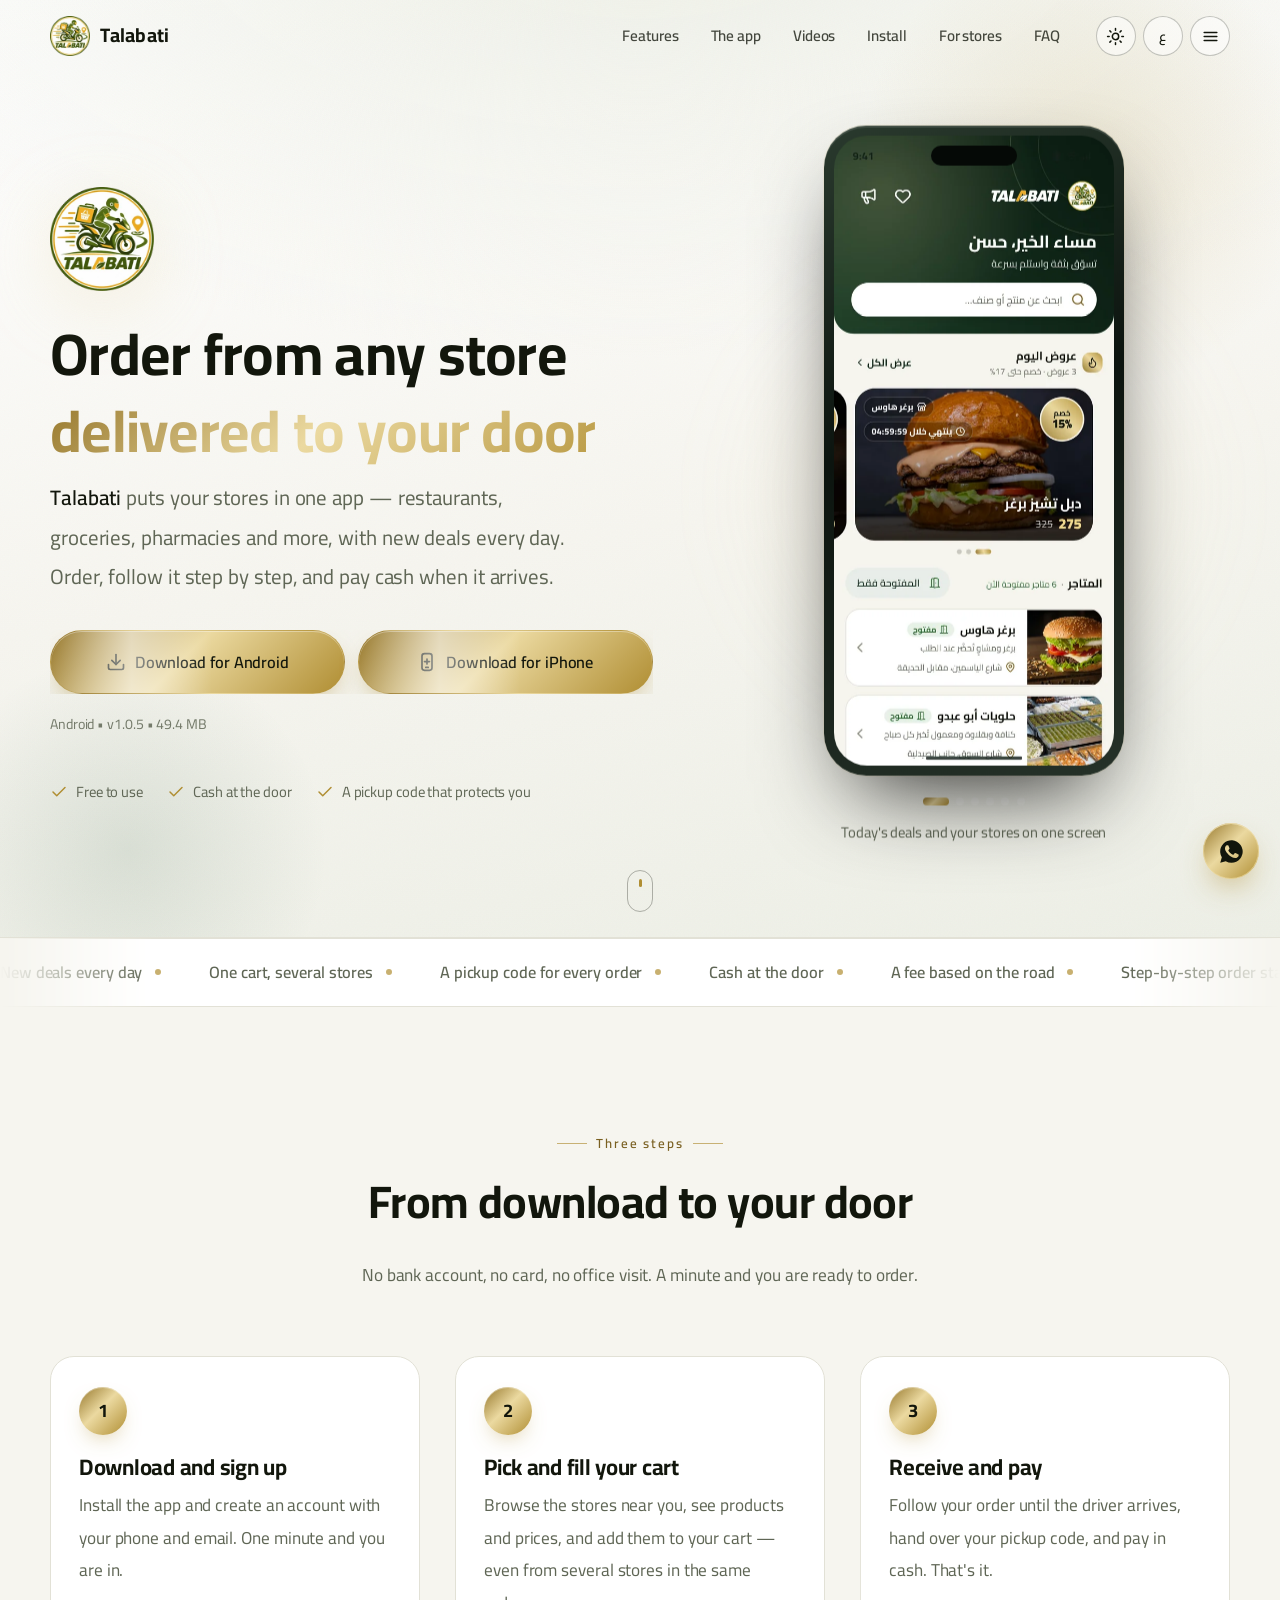
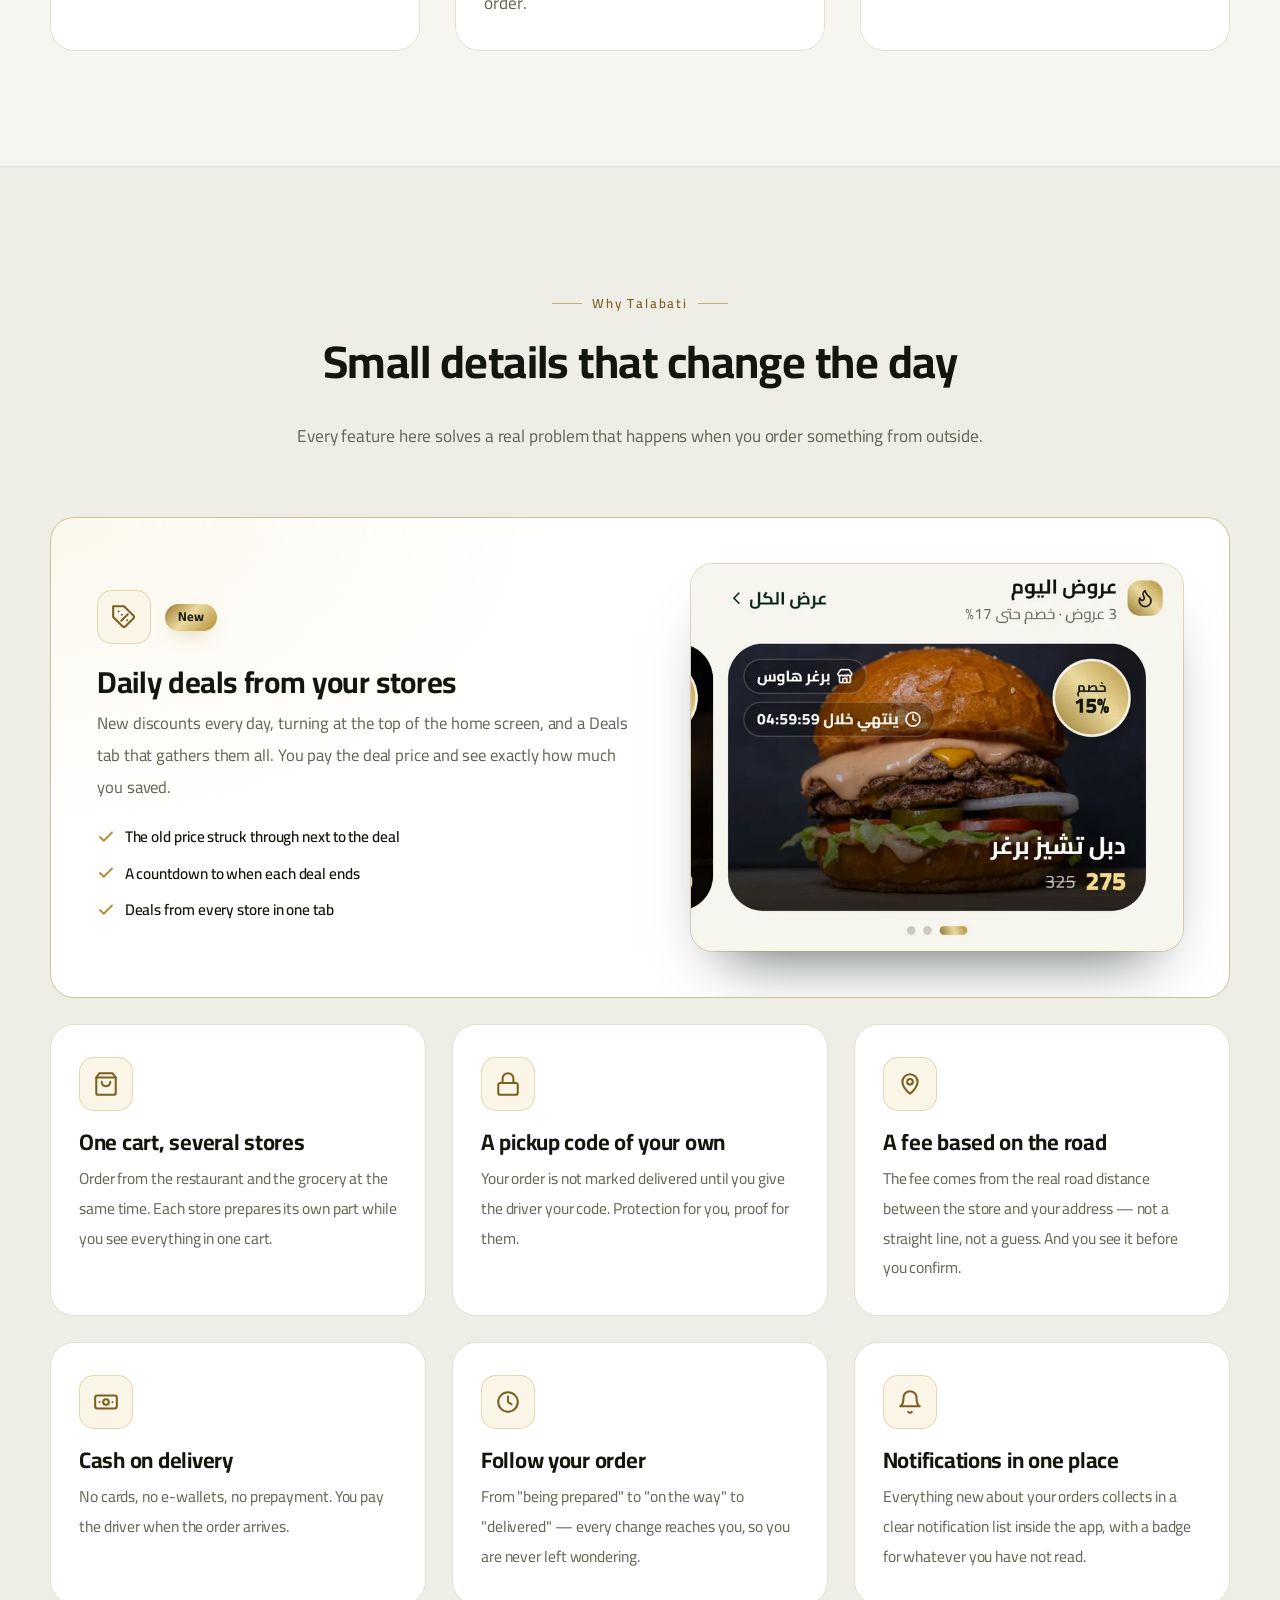
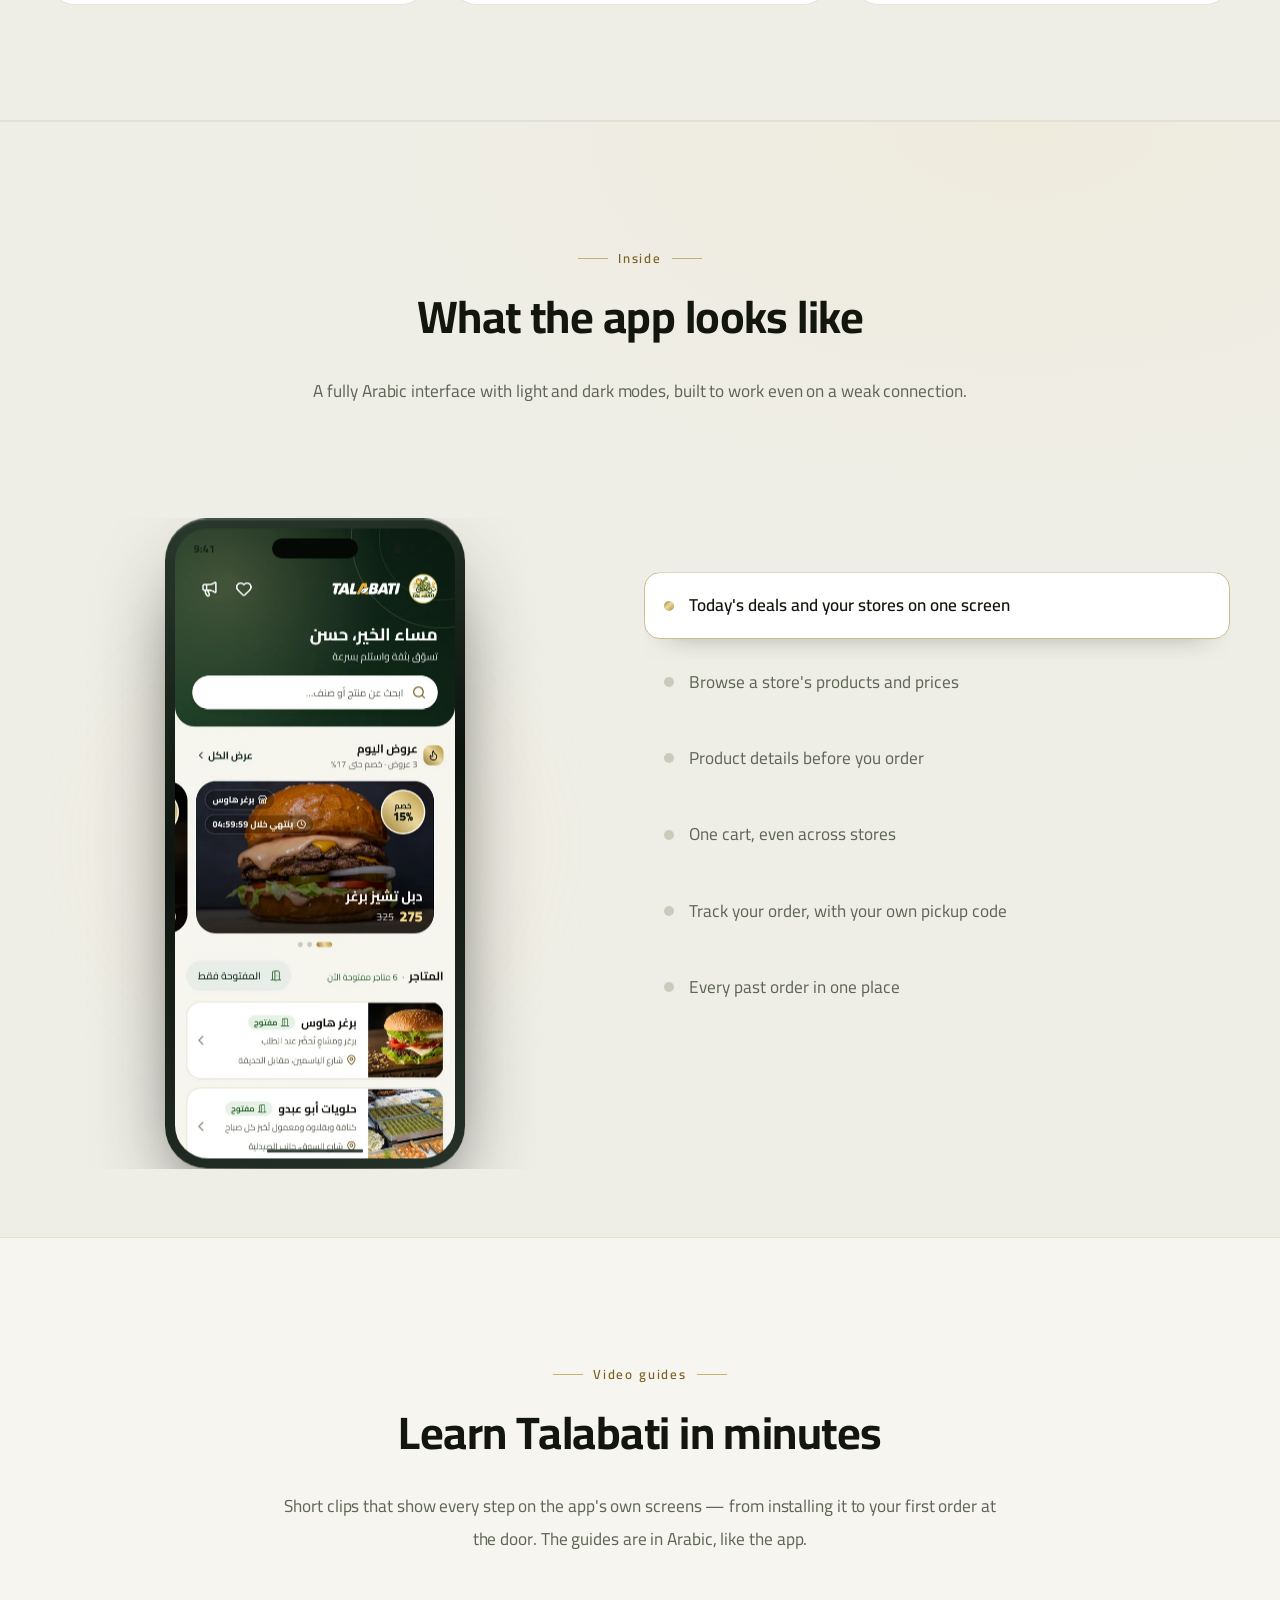
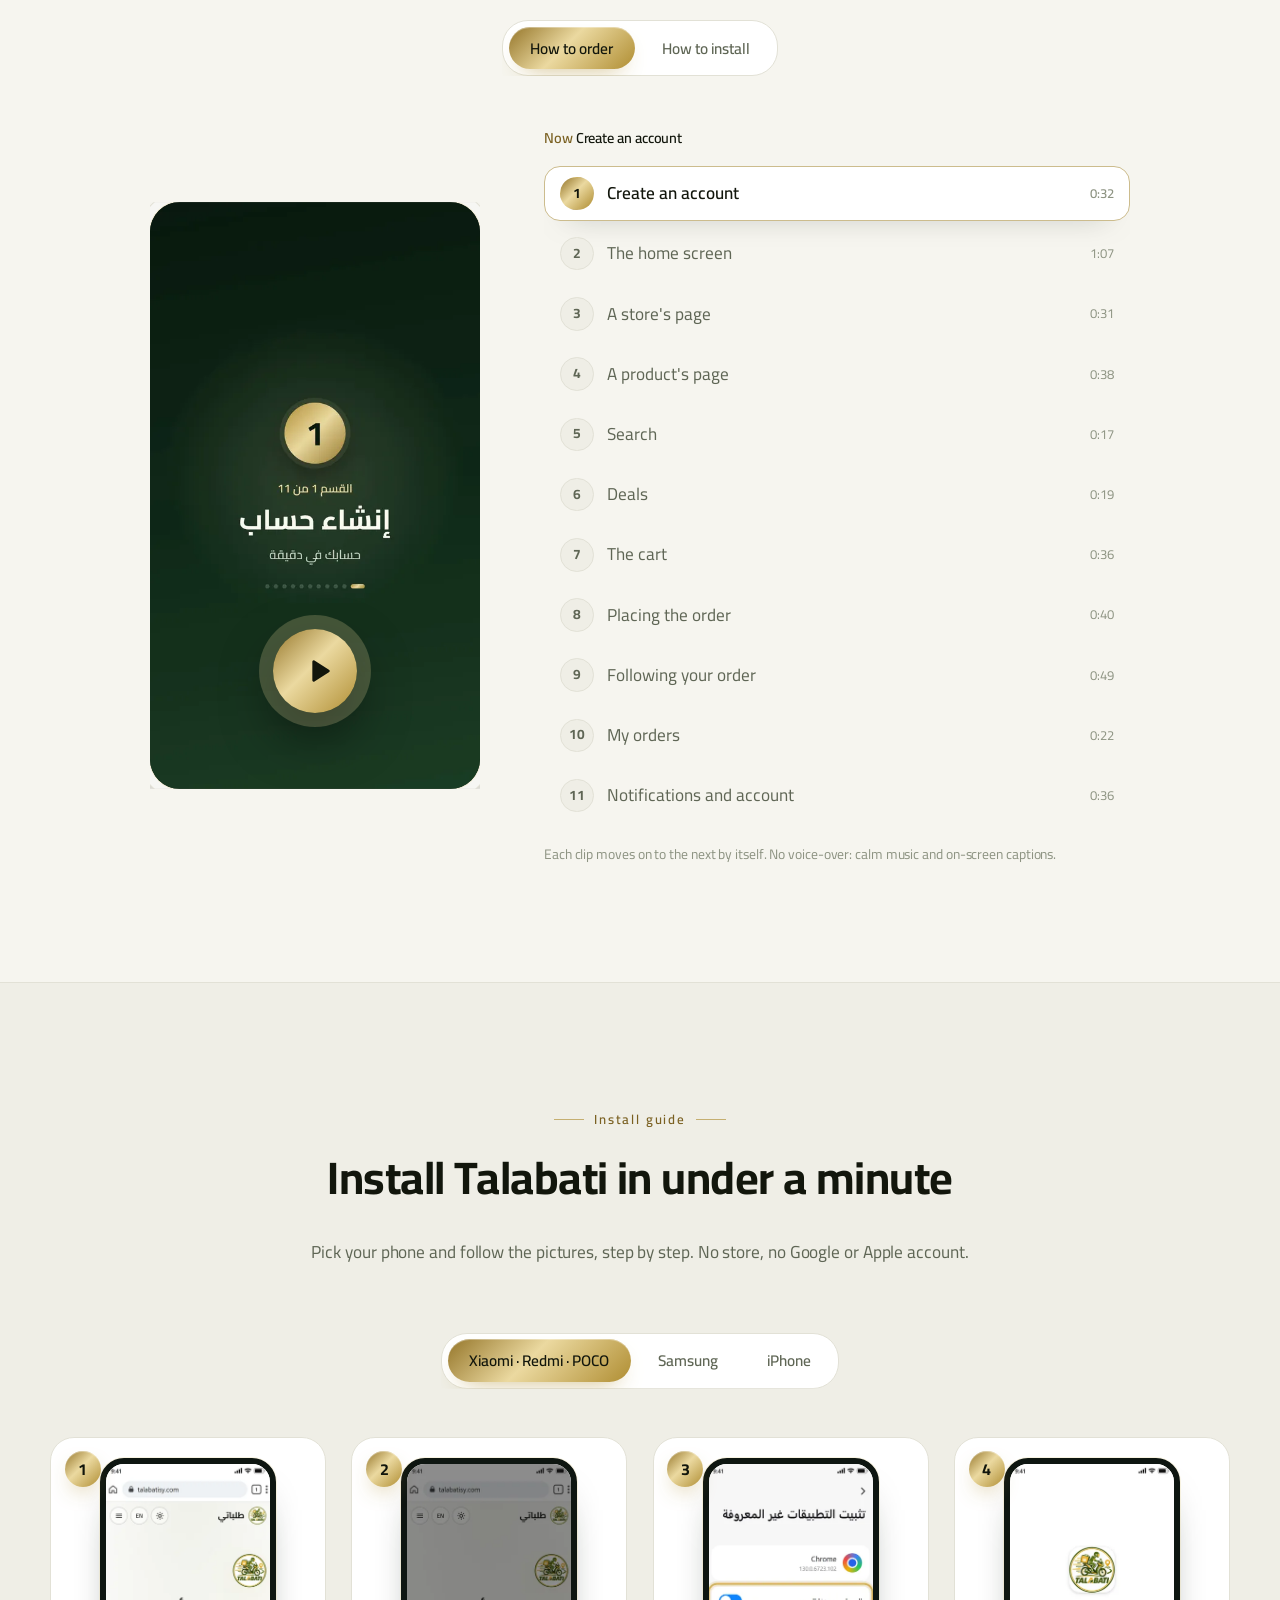
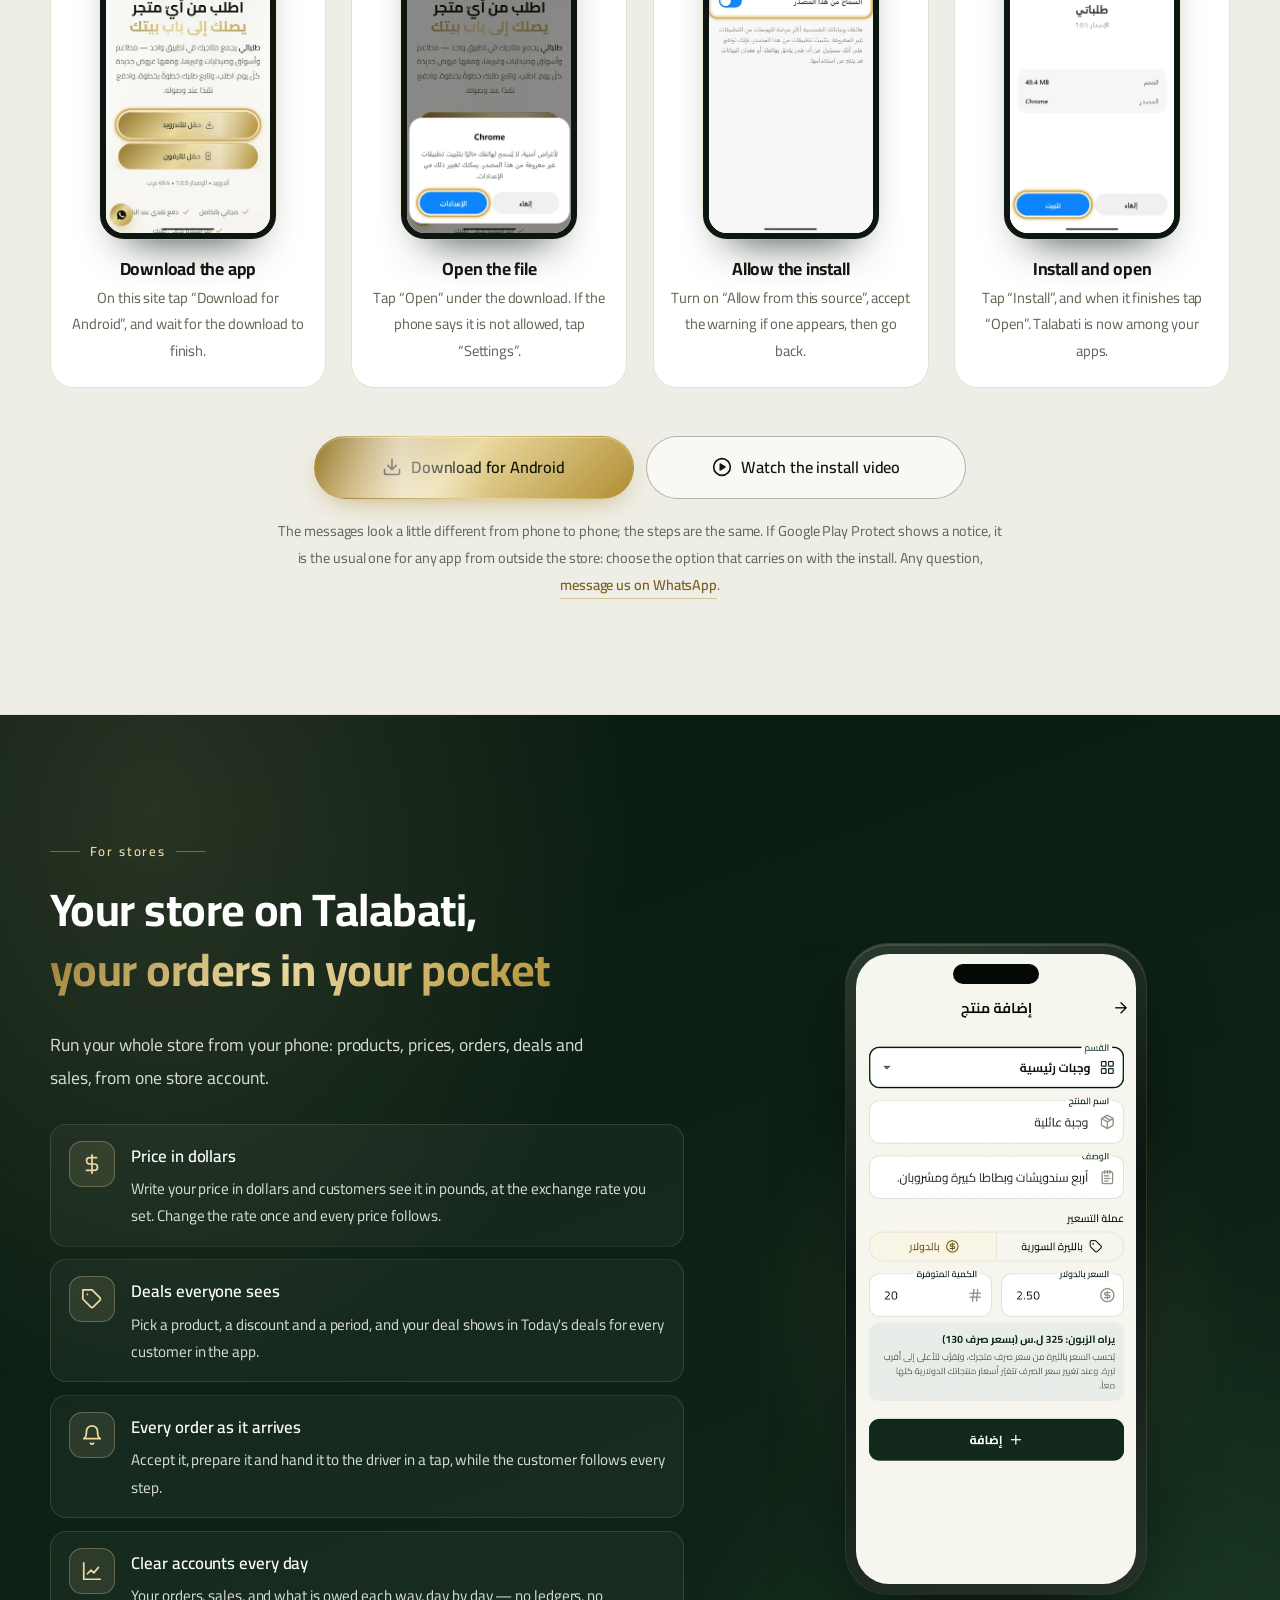
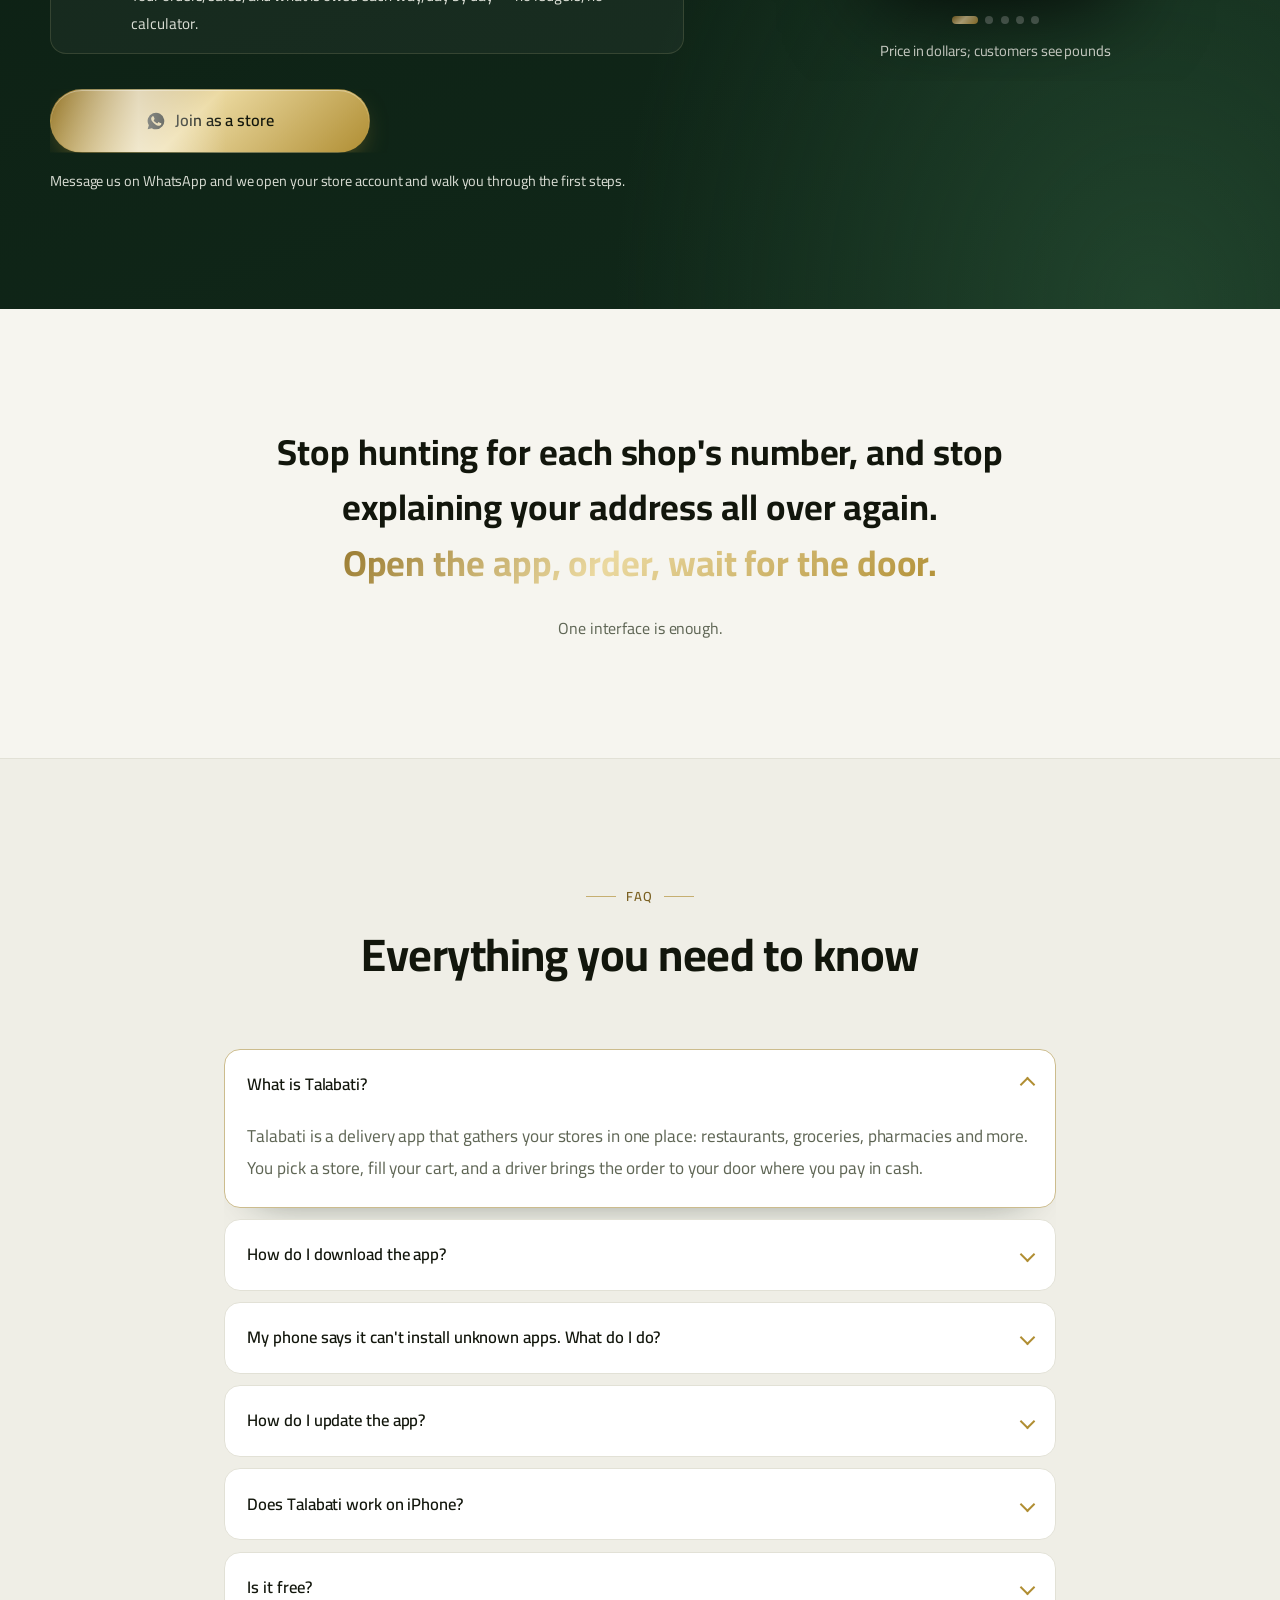
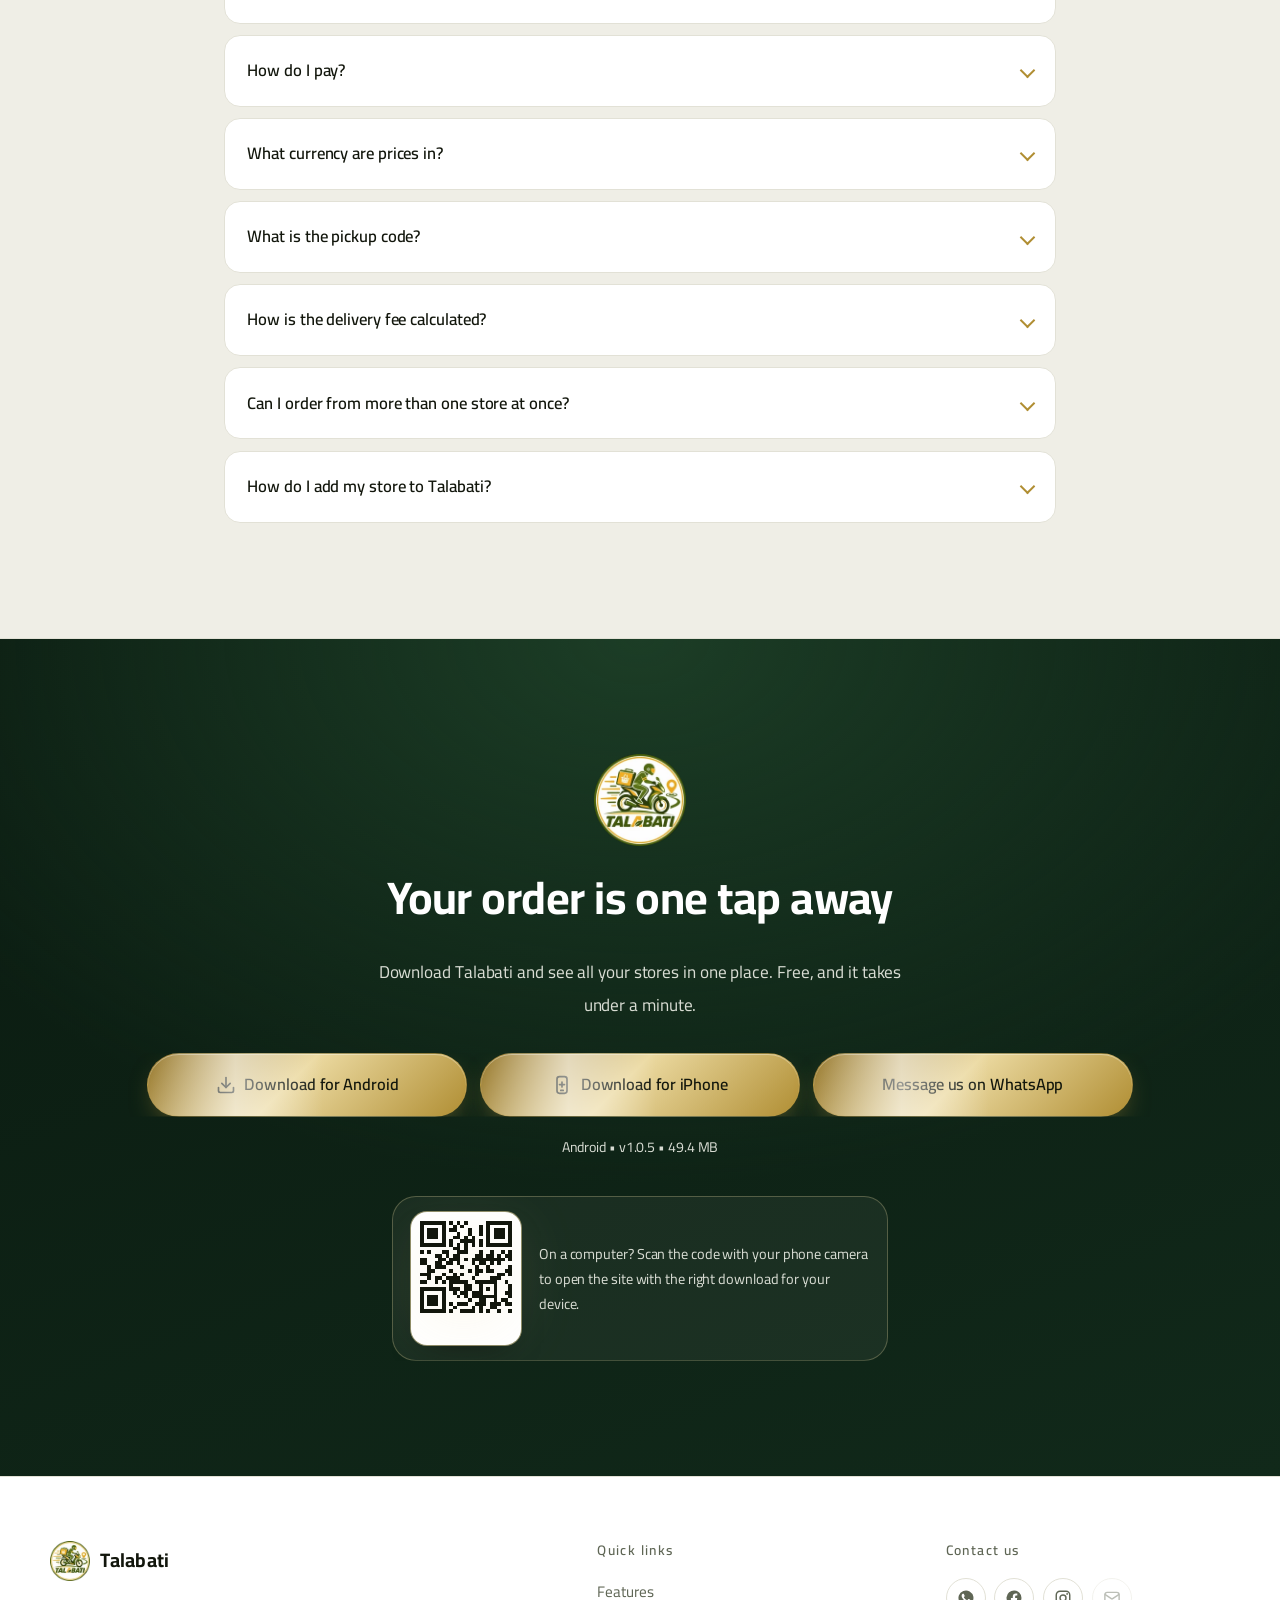
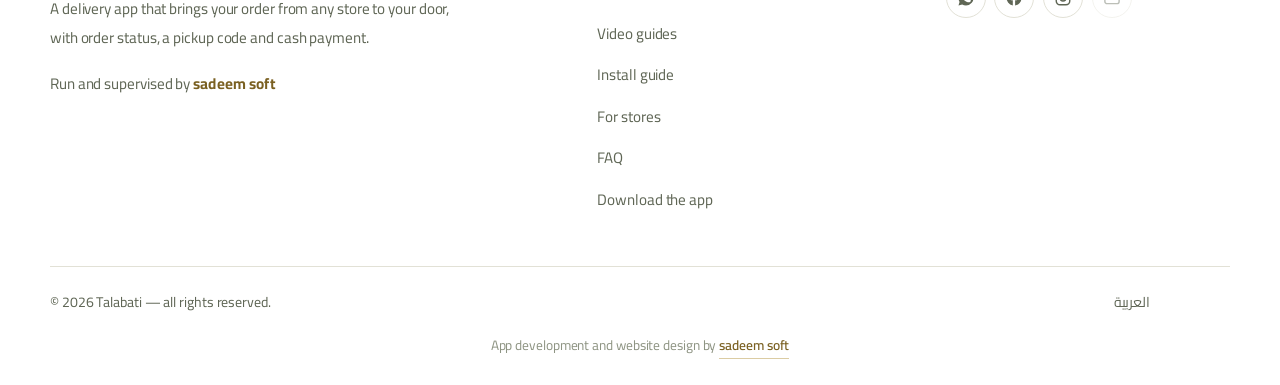
==== commit 2e1c58aa: "Loading screen: the logo itself rides in Co-Authored-By: Claude Opus 5.5 <noreply@anthropic.com>" ====
--- a/en/index.html
+++ b/en/index.html
@@ -38,6 +38,8 @@
 
 <link rel="preload" href="../assets/fonts/Cairo-Black.woff2" as="font" type="font/woff2" crossorigin>
 <link rel="preload" href="../assets/fonts/Cairo-Regular.woff2" as="font" type="font/woff2" crossorigin>
+<link rel="preload" href="../assets/img/boot/base.webp" as="image" type="image/webp" fetchpriority="high">
+<link rel="preload" href="../assets/img/boot/rider.webp" as="image" type="image/webp" fetchpriority="high">
 <link rel="stylesheet" href="../assets/css/styles.css">
 
 <script>
@@ -129,8 +131,20 @@
 <!-- Splash screen: disappears as soon as the page has loaded -->
 <div class="boot" id="boot" role="status" aria-label="Opening the site">
   <div class="boot-inner">
-    <span class="boot-logo"><img src="../assets/img/logo-256.webp" width="116" height="116" alt="" fetchpriority="high"></span>
+    <div class="boot-badge" aria-hidden="true">
+      <span class="boot-orbit"></span>
+      <div class="boot-disc">
+        <img class="bl" src="../assets/img/boot/base.webp" width="480" height="495" alt="" fetchpriority="high">
+        <span class="bl-clip">
+          <img class="bl bl-speed" src="../assets/img/boot/speed.webp" width="480" height="495" alt="">
+          <span class="bl-ride"><img class="bl bl-rider" src="../assets/img/boot/rider.webp" width="480" height="495" alt="" fetchpriority="high"></span>
+        </span>
+        <span class="bl-ripple"></span>
+        <img class="bl bl-pin" src="../assets/img/boot/pin.webp" width="480" height="495" alt="">
+      </div>
+    </div>
     <span class="boot-word">TALABATI</span>
+    <span class="boot-tag">Shop with confidence, get it fast</span>
     <span class="boot-line"><i></i></span>
   </div>
 </div>
--- a/assets/css/styles.css
+++ b/assets/css/styles.css
@@ -912,44 +912,105 @@
 html.js .boot.is-gone { opacity: 0; visibility: hidden; }
 html.is-booting, html.is-locked { overflow: hidden; }
 
-.boot-inner { display: grid; justify-items: center; gap: 1.15rem; padding: 2rem; }
-
-.boot-logo {
-  position: relative; width: clamp(88px, 22vw, 116px); overflow: hidden;
-  border-radius: 26px;
-  animation: bootLogo 1.1s var(--ease-out) both;
-}
-.boot-logo img { width: 100%; height: auto; }
-/* لمعة ذهبية تعبر الشعار */
-.boot-logo::after {
-  content: ''; position: absolute; inset-block: -20%; inset-inline-start: -60%;
-  width: 45%; transform: skewX(-18deg);
-  background: linear-gradient(90deg, transparent, rgb(255 255 255 / .55), transparent);
-  animation: bootSheen 1.9s var(--ease) infinite;
-  will-change: transform;
-}
-@keyframes bootLogo {
-  from { opacity: 0; transform: translateY(18px) scale(.86); }
-  to   { opacity: 1; transform: none; }
-}
-@keyframes bootSheen {
-  0%, 20%   { transform: translateX(0)    skewX(-18deg); }
-  80%, 100% { transform: translateX(440%) skewX(-18deg); }
-}
-html[dir="rtl"] .boot-logo::after { animation-name: bootSheenRtl; }
-@keyframes bootSheenRtl {
-  0%, 20%   { transform: translateX(0)     skewX(-18deg); }
-  80%, 100% { transform: translateX(-440%) skewX(-18deg); }
-}
+html.js .boot::before {
+  /* وهج ذهبيّ خلف المشهد */
+  content: ''; position: absolute; left: 50%; top: 42%; width: 560px; height: 560px;
+  margin: -280px 0 0 -280px; border-radius: 50%; pointer-events: none;
+  background: radial-gradient(circle closest-side, rgb(235 217 160 / .16), transparent 72%);
+}
+/* حين ينتهي التحميل تنطلق الدراجة أوّلًا، ثمّ يذوب الحجاب خلفها. */
+html.js .boot.is-gone { transition-delay: .34s; }
+
+.boot-inner { position: relative; display: grid; justify-items: center; gap: .8rem; padding: 2rem; }
+
+/* ---- الشعار نفسه يتحرّك ----
+   الشعار مقسوم إلى طبقات (tools/make-boot-layers.py): الدائرة والكلمة،
+   والسائق بدرّاجته، وخطوط السرعة، والدبّوس. السائق يدخل الدائرة من اليسار
+   ويهتزّ كأنّ المحرّك يعمل، والريح تمرّ في خطوط السرعة، والدبّوس يقفز وحوله
+   تموّج. وحين ينتهي التحميل ينطلق السائق خارج الدائرة.
+   كل الحركة بـ transform و opacity، فلا يُعاد حساب التخطيط في أيّ إطار. */
+.boot-badge {
+  position: relative; width: clamp(176px, 48vw, 232px); aspect-ratio: 480 / 495;
+  margin-block-end: .5rem;
+}
+/* مدار ذهبيّ يدور حول الشعار: هو مؤشّر التحميل */
+.boot-badge::before {
+  content: ''; position: absolute; inset: -13px; border-radius: 50%;
+  border: 1px solid rgb(235 217 160 / .14);
+}
+.boot-orbit {
+  position: absolute; inset: -13px; border-radius: 50%;
+  background: conic-gradient(from 0deg, rgb(235 217 160 / 0) 0deg, rgb(235 217 160 / 0) 190deg, rgb(246 233 190 / .95) 360deg);
+  -webkit-mask: radial-gradient(farthest-side, transparent calc(100% - 2.5px), #000 calc(100% - 2px));
+          mask: radial-gradient(farthest-side, transparent calc(100% - 2.5px), #000 calc(100% - 2px));
+  animation: blOrbit 1.25s linear infinite, bbFade .8s ease .35s both;
+}
+.boot-disc {
+  position: absolute; inset: 0;
+  filter: drop-shadow(0 18px 40px rgb(0 0 0 / .5)) drop-shadow(0 0 34px rgb(235 217 160 / .2));
+  animation: blDisc .85s cubic-bezier(.16, 1, .3, 1) both;
+}
+.bl { position: absolute; inset: 0; display: block; width: 100%; height: 100%; }
+/* السائق وخطوط السرعة لا يخرجان عن البياض داخل الحلقتين */
+.bl-clip { position: absolute; inset: 0; clip-path: ellipse(45.5% 45.5% at 50% 50%); }
+.bl-ride { position: absolute; inset: 0; animation: blIn 1s cubic-bezier(.16, 1, .3, 1) .25s both; }
+.bl-rider { transform-origin: 55% 62%; animation: blBob .26s ease-in-out infinite alternate; }
+.bl-speed {
+  transform-origin: 30% 50%;
+  animation: blSpeedIn .7s ease-out .55s both, blWind .34s ease-in-out 1.25s infinite alternate;
+}
+.bl-pin {
+  transform-origin: 84% 44%;
+  animation: blPinIn .75s cubic-bezier(.34, 1.56, .64, 1) .7s both, blPinHop 1.5s ease-in-out 1.6s infinite;
+}
+/* تموّج تحت الدبّوس: «وصل الطلب» */
+.bl-ripple {
+  position: absolute; left: 84.2%; top: 44.6%; width: 16%; height: 6%; border-radius: 50%;
+  border: 2px solid rgb(201 169 79 / .9); opacity: 0;
+  transform: translate(-50%, -50%) scale(.3);
+  animation: blRipple 1.5s ease-out 1.2s infinite;
+}
+
+@keyframes blOrbit   { to { transform: rotate(360deg); } }
+@keyframes blDisc    { from { opacity: 0; transform: scale(.78) rotate(-8deg); } to { opacity: 1; transform: none; } }
+@keyframes blIn      { from { transform: translateX(-70%); } to { transform: none; } }
+@keyframes blBob     { from { transform: translateY(0) rotate(0); } to { transform: translateY(-.9%) rotate(-.5deg); } }
+@keyframes blSpeedIn { from { opacity: 0; transform: translateX(14%) scaleX(.4); } to { opacity: 1; transform: none; } }
+@keyframes blWind    { from { opacity: 1; transform: translateX(0); } to { opacity: .55; transform: translateX(-3.5%); } }
+@keyframes blPinIn   { from { opacity: 0; transform: translateY(-24%); } to { opacity: 1; transform: none; } }
+@keyframes blPinHop  {
+  0%, 60%, 100% { transform: none; }
+  74% { transform: translateY(-5%); }
+  88% { transform: scaleY(.94); }
+}
+@keyframes blRipple  {
+  0%   { opacity: .95; transform: translate(-50%, -50%) scale(.3); }
+  100% { opacity: 0;   transform: translate(-50%, -50%) scale(1.5); }
+}
+
+/* انتهى التحميل: السائق ينطلق خارج الدائرة، والريح تهدأ خلفه */
+.boot.is-gone .bl-ride  { animation: blOut .6s cubic-bezier(.55, 0, .8, .2) forwards; }
+.boot.is-gone .bl-speed { animation: blSpeedOut .35s ease-in forwards; }
+@keyframes blOut      { from { transform: none; } to { transform: translateX(82%); } }
+@keyframes blSpeedOut { to { opacity: 0; transform: translateX(-12%); } }
 
 .boot-word {
-  font-weight: 900; font-size: 1.05rem; letter-spacing: .34em;
-  background: var(--gold-grad); -webkit-background-clip: text; background-clip: text;
+  font-weight: 900; font-size: clamp(1.75rem, 6vw, 2.25rem); line-height: 1.25; letter-spacing: .04em;
+  margin-block-start: .5rem;
+  background: linear-gradient(100deg, #B08E33 0%, #F6E9BE 38%, #C9A94F 58%, #95762A 100%);
+  background-size: 220% 100%;
+  -webkit-background-clip: text; background-clip: text;
   -webkit-text-fill-color: transparent; color: transparent;
-  animation: bootWord 1.2s var(--ease-out) .18s both;
-}
-html[lang="en"] .boot-word { letter-spacing: .3em; }
-@keyframes bootWord { from { opacity: 0; letter-spacing: .6em; } to { opacity: 1; } }
+  animation: bootWord 1.1s var(--ease-out) .25s both, bbShine 2.6s linear 1s infinite;
+}
+html[lang="en"] .boot-word { letter-spacing: .22em; font-size: clamp(1.4rem, 5vw, 1.8rem); }
+@keyframes bootWord { from { opacity: 0; transform: translateY(10px); filter: blur(6px); } to { opacity: 1; transform: none; filter: none; } }
+@keyframes bbShine  { from { background-position: 100% 0; } to { background-position: -120% 0; } }
+.boot-tag {
+  font-size: .95rem; font-weight: 400; color: var(--on-night-muted); margin-block: -.35rem .5rem;
+  animation: bbFade .9s var(--ease-out) .45s both;
+}
+@keyframes bbFade { from { opacity: 0; } to { opacity: 1; } }
 
 .boot-line {
   width: min(210px, 52vw); height: 2px; border-radius: 2px; overflow: hidden;
@@ -1484,7 +1545,7 @@
   [data-reveal] { opacity: 1; transform: none; filter: none; clip-path: none; }
   .split-word > span { transform: none; }
   .ticker ul { animation: none; }
-  .fab-wa::after, .dl-dust i, .boot-logo::after { animation: none; display: none; }
+  .fab-wa::after, .dl-dust i, .boot-orbit, .bl-ripple { animation: none; display: none; }
   .dl.is-on .dl-ring .bar { animation: none; stroke-dashoffset: 0; }
   .drawer.is-on .drawer-nav a, .sheet.is-on .sheet-steps li { animation: none; }
 }
